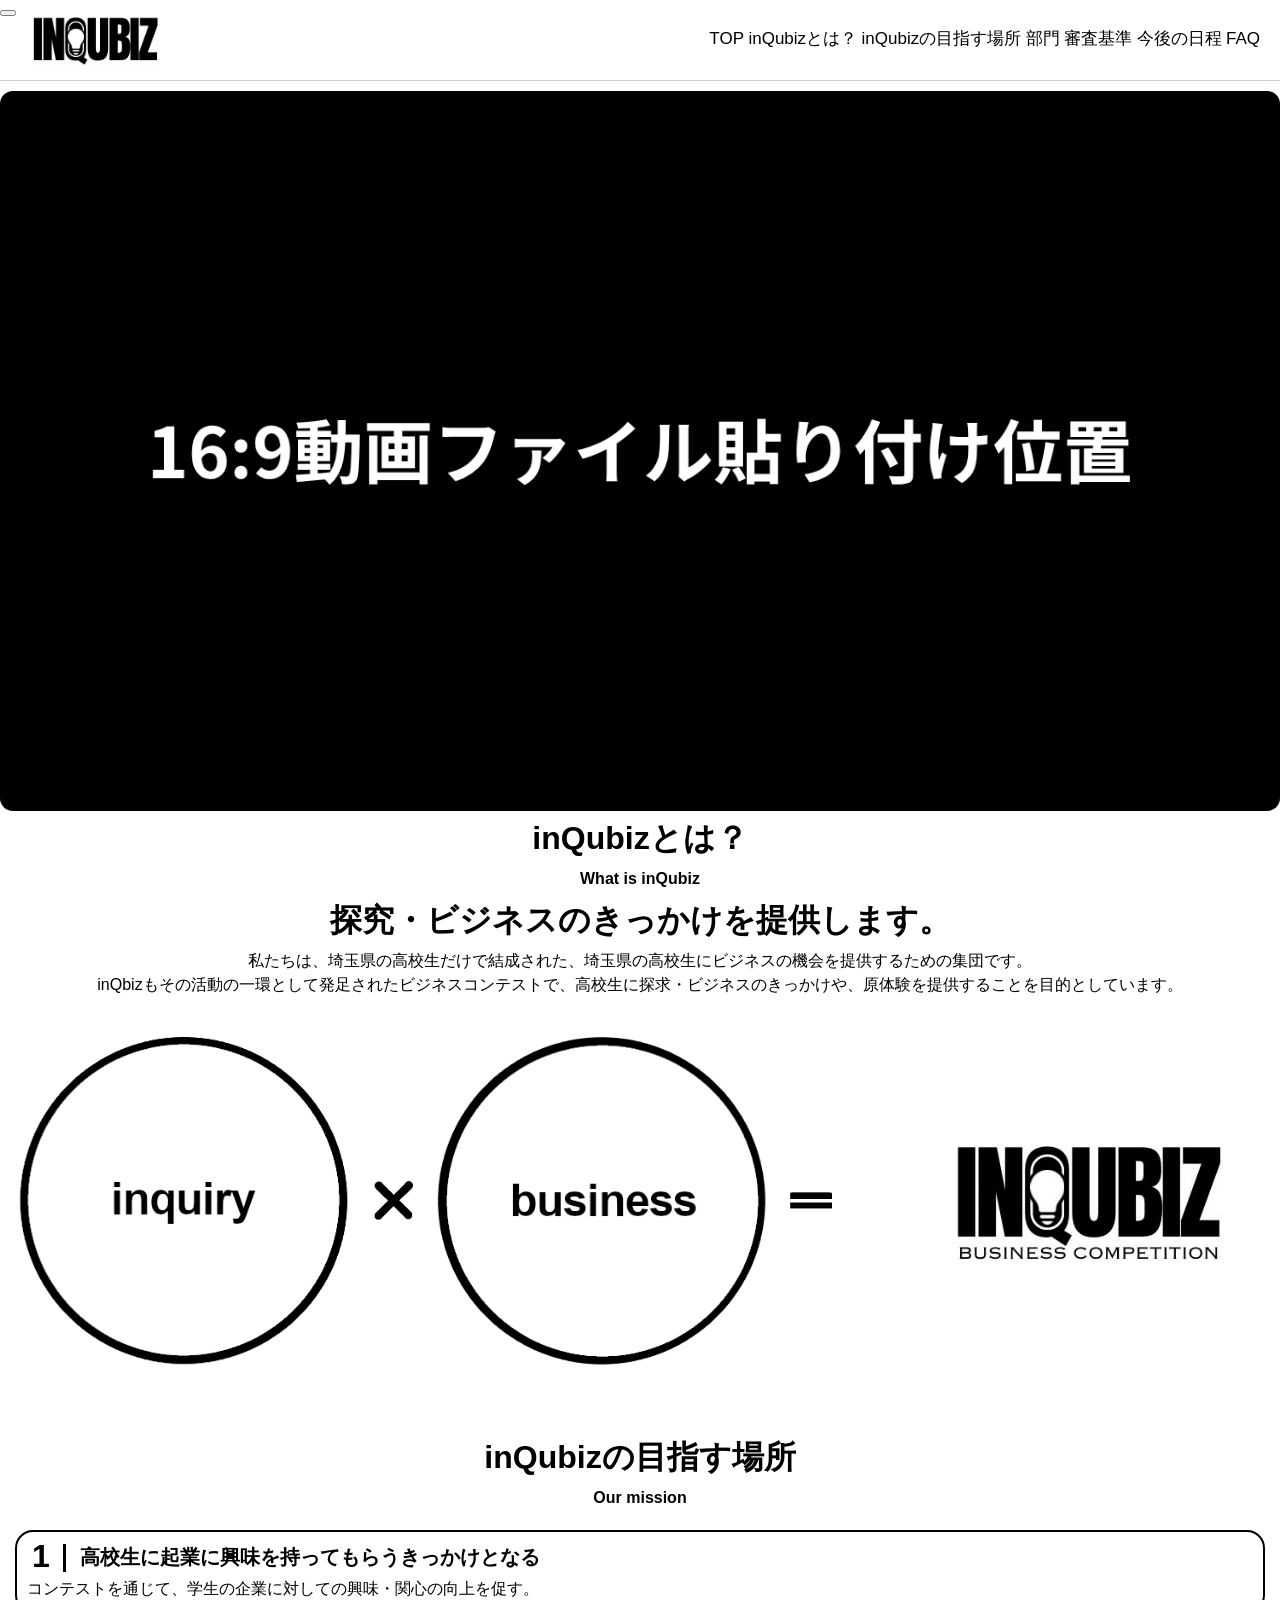
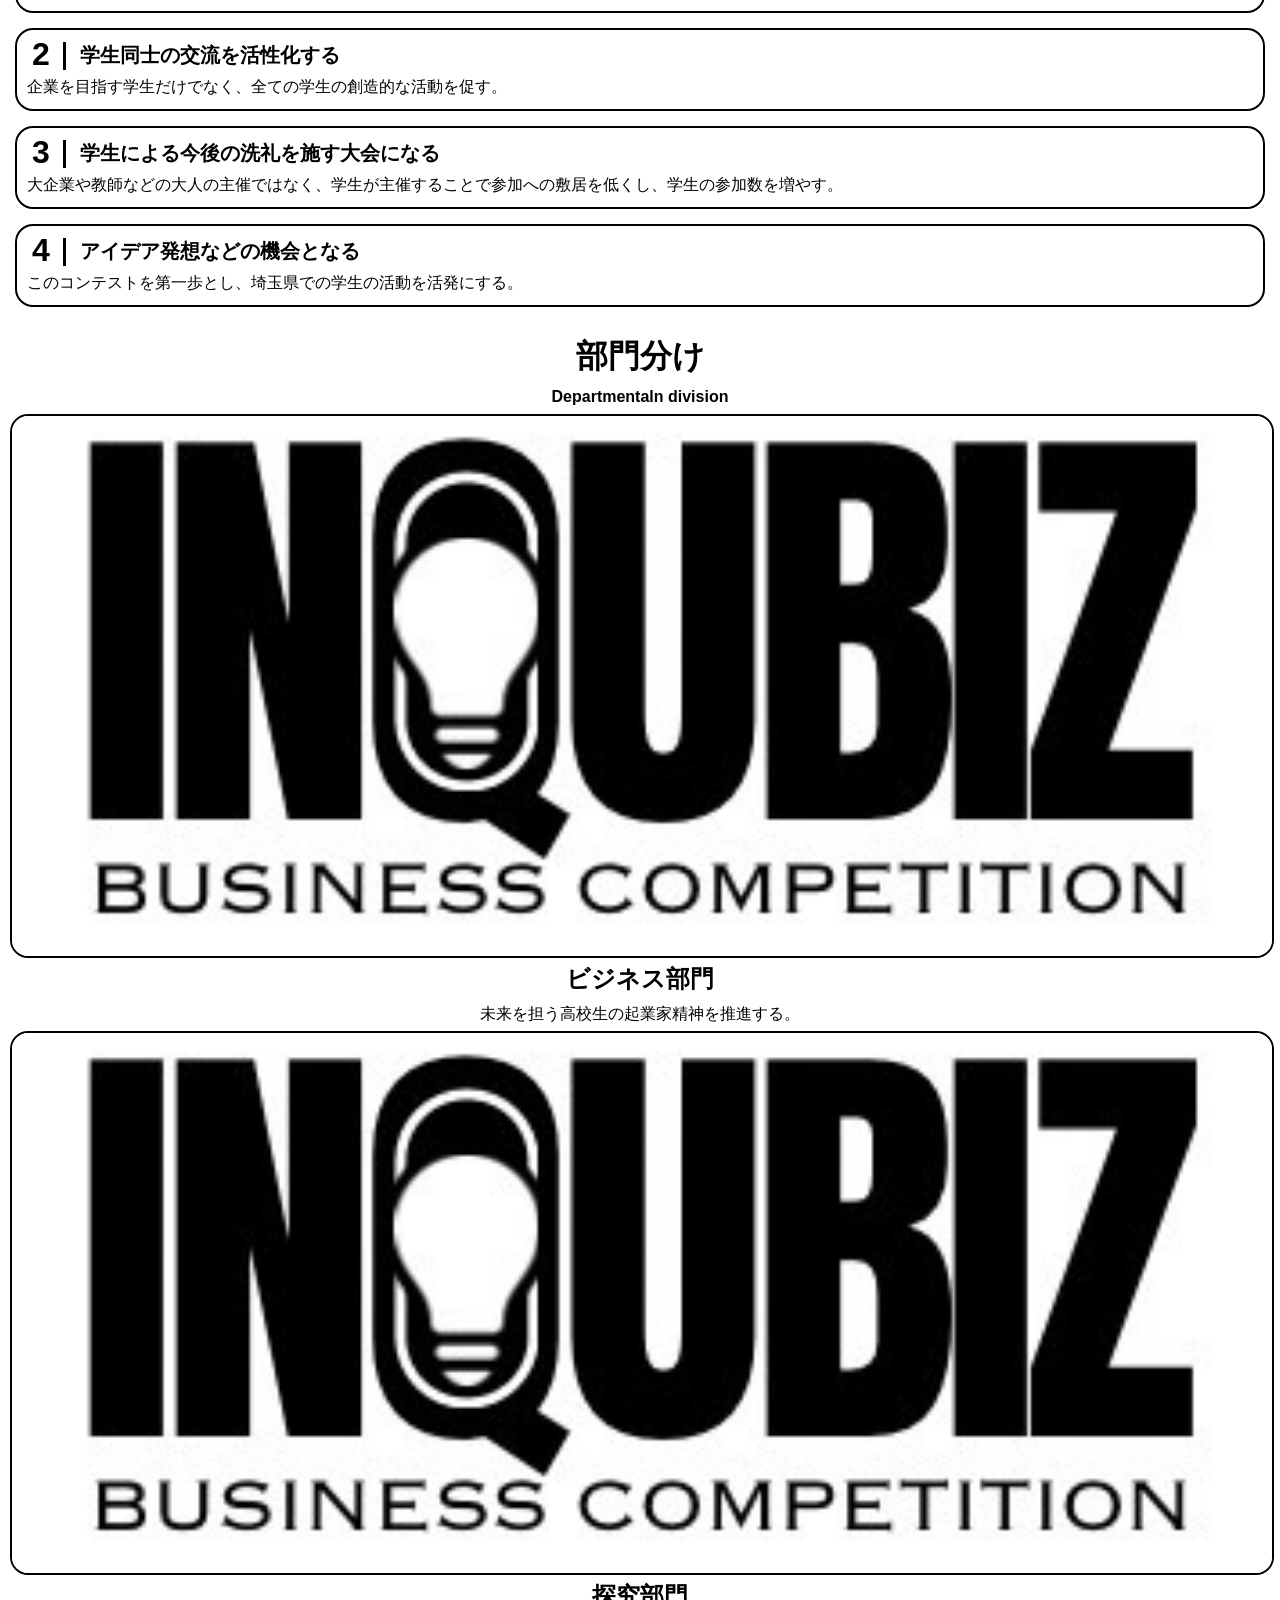
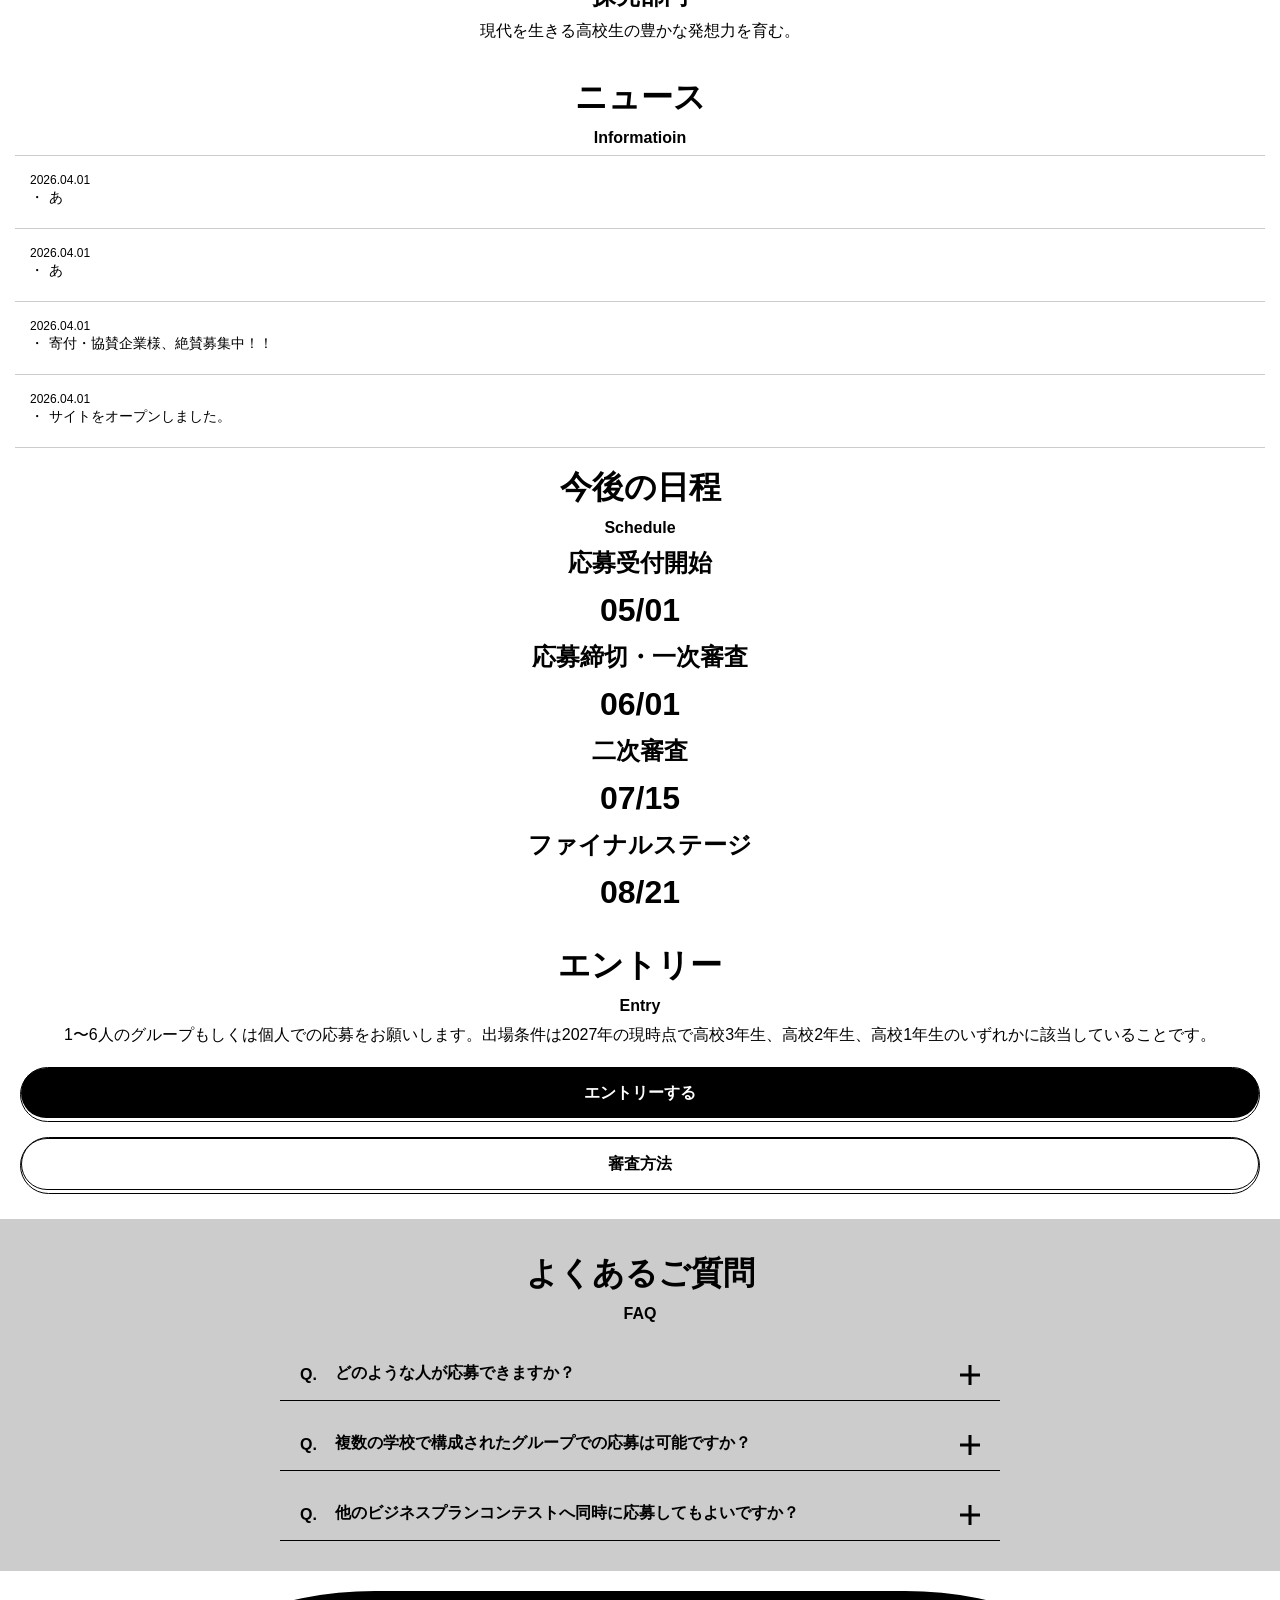
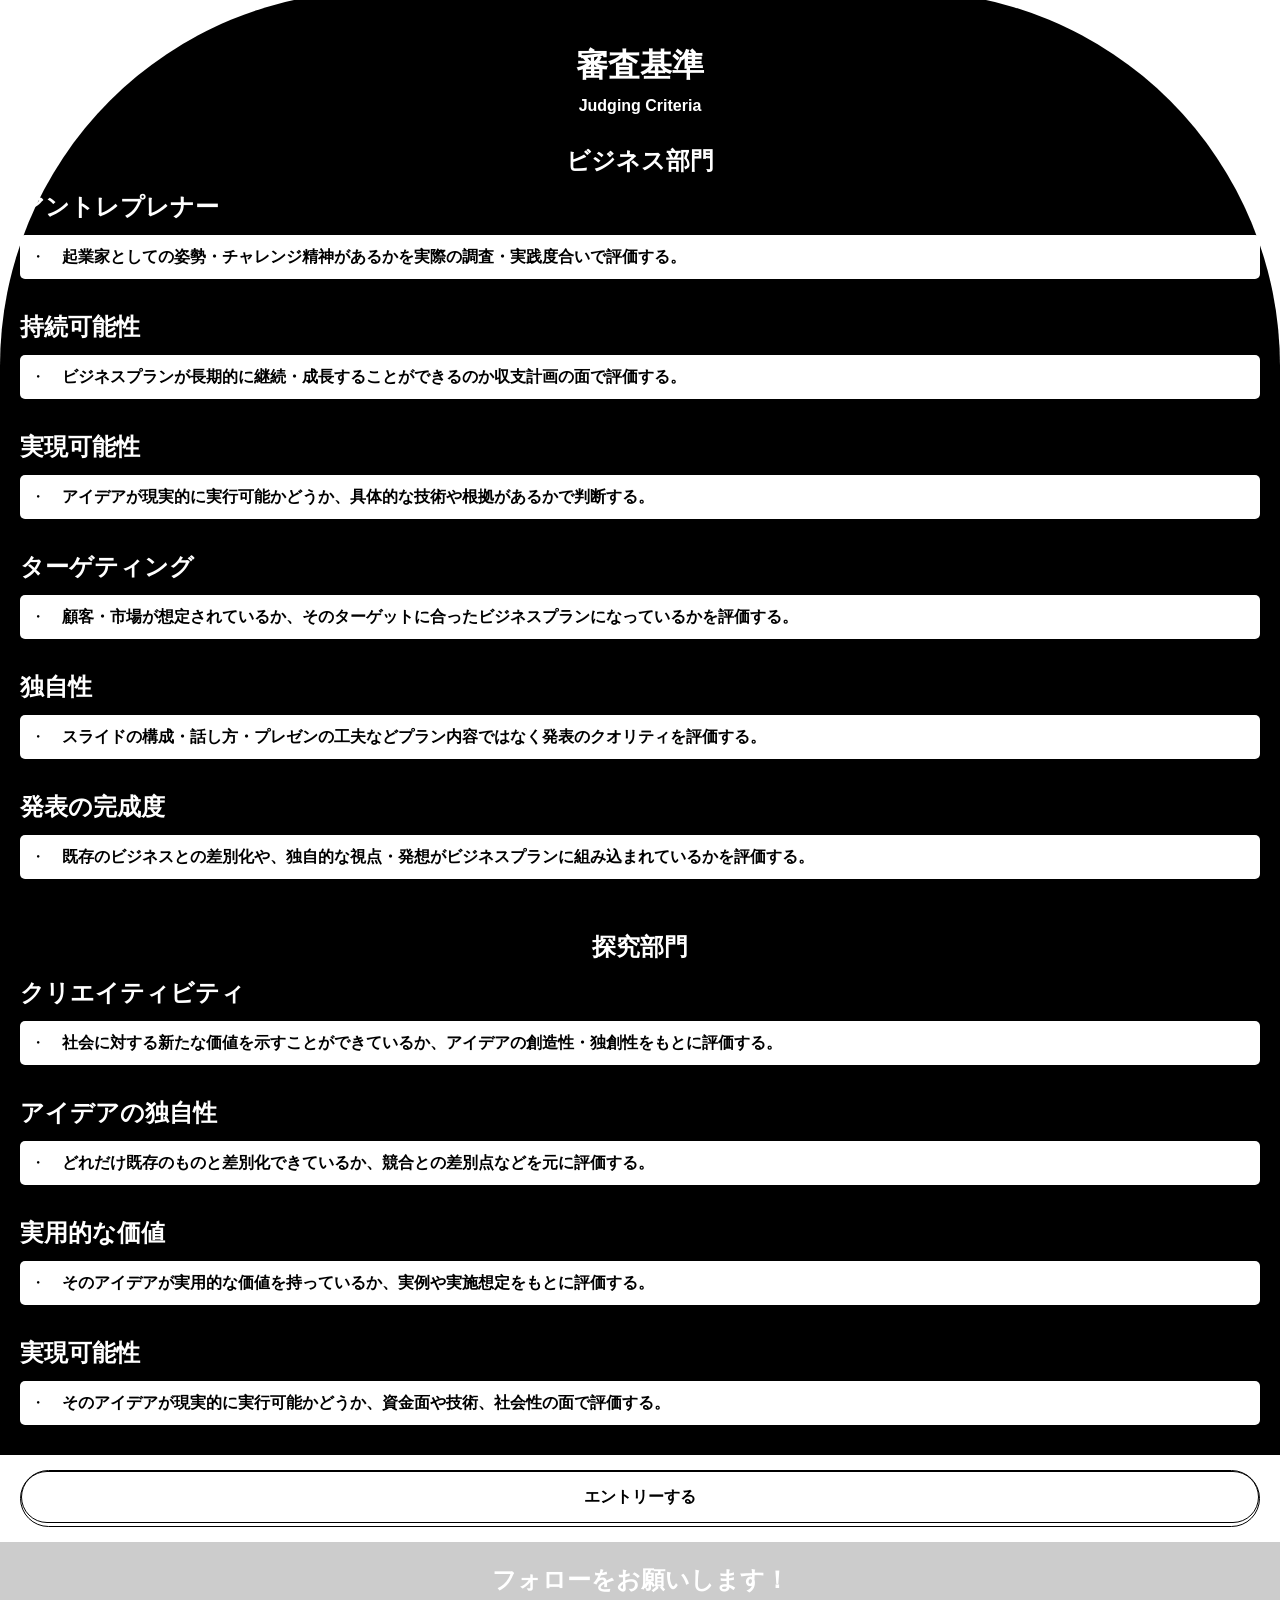
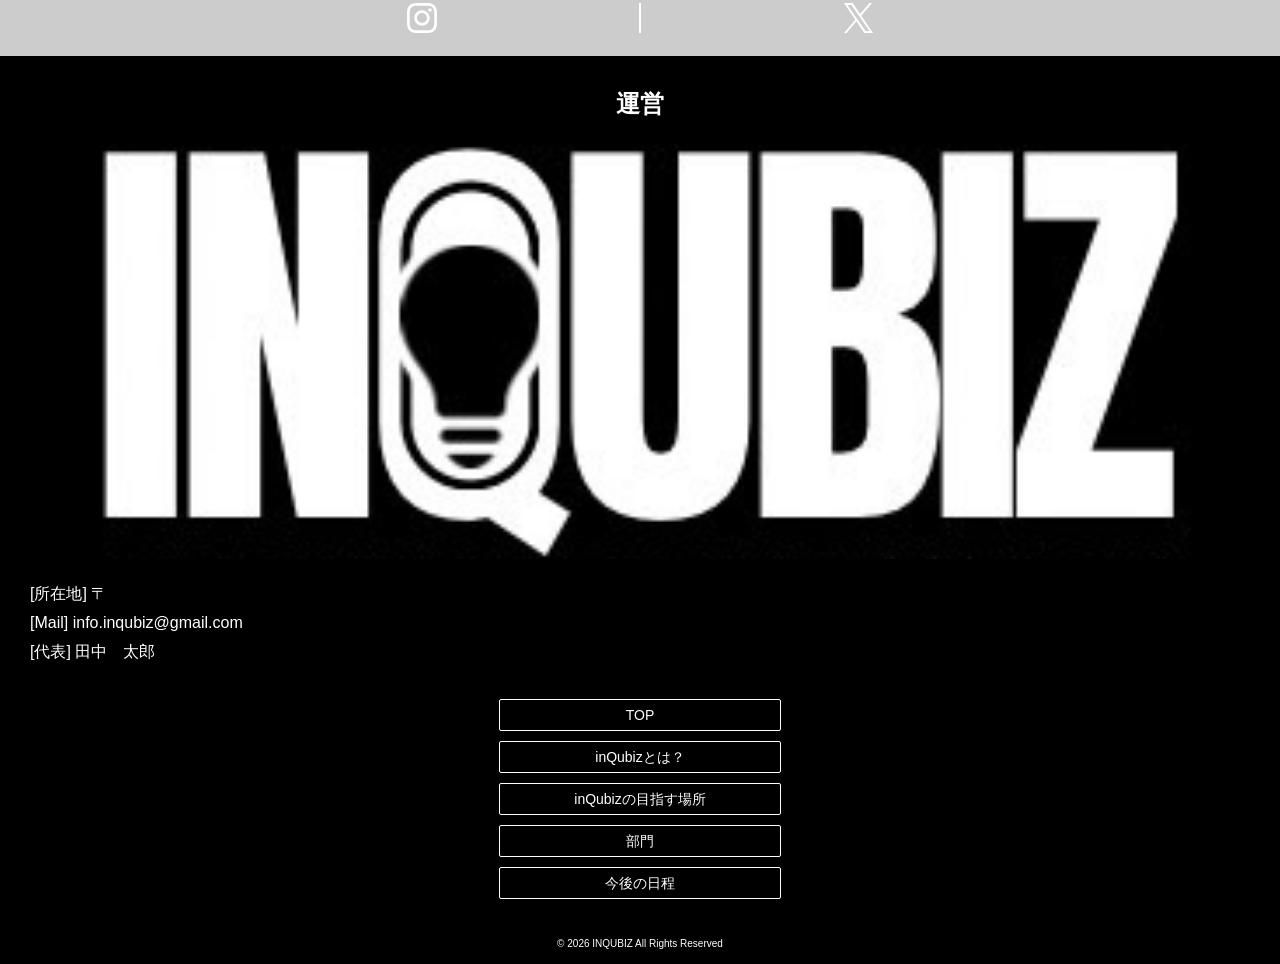
==== index.html @ 7b59b92d "Update index.html" ====
<!DOCTYPE html>
<html lang="ja">
  <head>
    <meta charset="UTF-8">
    <meta http-equiv="x-ua-compatible" content="IE=edge">
    <meta name="viewport" content="width=device-width, initial-scale=1.0">
    <title>INQUBIZビジネスコンテスト｜埼玉ユースイノベーション機構</title>
    <meta name="description" content="埼玉ユースイノベーション機構が運営するinQubizビジネスコンテスト公式サイトです。">
    <meta name="keywords" content="埼玉ユースイノベーション機構,inQubiz,ビジネスコンテスト,ビジコン,部門,探究,ビジネス,アイデア,アイディア,発想,交流,起業,きっかけ,原体験,高校生,学生,お申し込み,審査">
    <link rel="stylesheet" href="css/reset.css">
    <link rel="stylesheet" href="css/style.css">
  </head>
  <body>
    <header>
      <h1 class="logo"><a href="index.html"><img src="images/INQBIZlogo.png" alt="inQubizlogo"></a></h1>
      
      <button class="Menu_btn" type="button">
        <span class="line line1"></span>
        <span class="line line2"></span>
        <span class="line line3"></span>
      </button>

      <nav class="header_menu">
        <ul class="header_nav">
          <li><a href="#">TOP</a></li>
          <li><a href="#WhatisinQubiz">inQubizとは？</a></li>
          <li><a href="#Ourmission">inQubizの目指す場所</a></li>
          <li><a href="#Deoartment">部門</a></li>
          <li><a href="#JudgingCriteria">審査基準</a></li>
          <li><a href="#Schedule">今後の日程</a></li>
          <li><a href="#FAQ">FAQ</a></li>
        </ul>
        <ul class="header_nav_sns">
          <li class="sns-instagram"><a href="https://www.instagram.com/inqubiz" target="_blank"><img src="images/" alt="Instagram"></a></li>
          <li class="sns-x"><a href="https://x.com/InQubizofficial" target="_blank"><img src="images/" alt="X"></a></li>
        </ul>
      </nav>
    </header>

    <main>

      <div id="key_visual">
        <video autoplay muted loop poster="images/169動画ファイル貼り付け位置.png">
          <source src="videos/aiueo.mp4.MP4">
        </video>
      <!-- タイトル文字は白の太字で、動画自体は薄暗く！！　※CSSからフィルターをかけてあげれば動画編集者の負担減<=できれば実装したい -->
      </div><!-- /#key_visual -->

       <section id="WhatisinQubiz">
        <h1>inQubizとは？</h1>
        <p><b>What is inQubiz</b></p>
        <!-- <span class="section_border"></span> -->
        <h1>探究・ビジネスのきっかけを提供します。</h1>
        <p>私たちは、埼玉県の高校生だけで結成された、埼玉県の高校生にビジネスの機会を提供するための集団です。<br>inQbizもその活動の一環として発足されたビジネスコンテストで、高校生に探求・ビジネスのきっかけや、原体験を提供することを目的としています。</p></div>
        <img src="images/WhatisINQUBIZ.png" alt="inQubizとは">
      </section><!-- /#WhatisinQubiz -->
      
      <section id="Ourmission">
        <h1>inQubizの目指す場所</h1>
        <p><b>Our mission</b></p>
        <ul id="mission_list">
          <li class="mission_listmix">
            <h1>1</h1>
            <span class="mission_listnum_border"></span>
            <div class="mission_list_exp">
              <h3>高校生に起業に興味を持ってもらうきっかけとなる</h3>
              <p>コンテストを通じて、学生の企業に対しての興味・関心の向上を促す。</p>
            </div>
          </li>
          <li class="mission_listmix">
            <h1>2</h1>
            <span class="mission_listnum_border"></span>
            <div class="mission_list_exp">
              <h3>学生同士の交流を活性化する</h3>
            <p>企業を目指す学生だけでなく、全ての学生の創造的な活動を促す。</p>
            </div>
          </li>
          <li class="mission_listmix">
            <h1>3</h1>
            <span class="mission_listnum_border"></span>
            <div class="mission_list_exp">
              <h3>学生による今後の洗礼を施す大会になる</h3>
            <p>大企業や教師などの大人の主催ではなく、学生が主催することで参加への敷居を低くし、学生の参加数を増やす。</p>
            </div>
          </li>
          <li class="mission_listmix">
            <h1>4</h1>
            <span class="mission_listnum_border"></span>
            <div class="mission_list_exp">
              <h3>アイデア発想などの機会となる</h3>
            <p>このコンテストを第一歩とし、埼玉県での学生の活動を活発にする。</p>
            </div> 
          </li>
        </ul>
      </section><!-- /#Ourmission -->

      <section id="Department">
        <h1>部門分け</h1>
        <p><b>Departmentaln division</b></p>
        <ul>
          <li>
            <figure><img src="images/INQBIZcompetitionlogo.png" alt="ビジネス部門"></figure>
            <div class="Department_exp">
              <h2>ビジネス部門</h2>
              <p>未来を担う高校生の起業家精神を推進する。</p>
            </div>
          </li>
          <li>
            <figure><img src="images/INQBIZcompetitionlogo.png" alt="探究部門"></figure>
            <div class="Department_exp">
              <h2>探究部門</h2>
              <p>現代を生きる高校生の豊かな発想力を育む。</p>
            </div>
          </li>
        </ul>
      </section><!-- /#Department -->

      <section id="information">
        <h1>ニュース</h1>
        <p><b>Informatioin</b></p>
        <ul>
          <li>
            <time datetime="2026-04-01">2026.04.01</time>
            <p><a href="">あ</a></p>
          </li>
          <li>
            <time datetime="2026-04-01">2026.04.01</time>
            <p><a href="">あ</a></p>
          </li>
          <li>
            <time datetime="2026-04-01">2026.04.01</time>
            <p><a href="">寄付・協賛企業様、絶賛募集中！！</a></p>
          </li>
          <li>
            <time datetime="2026-04-01">2026.04.01</time>
            <p><a href="">サイトをオープンしました。</a></p>
          </li>
        </ul>
      </section><!-- /#information -->

      <section id="Schedule">
        <h1>今後の日程</h1>
        <p><b>Schedule</b></p>
        <!-- <img src="images/" alt="大会日程"> -->
        <ul>
          <li>
            <h2>応募受付開始</h2>
            <time datetime="2026-05-01"><h1>05/01</h1></time>
          </li>
          <li>
            <h2>応募締切・一次審査</h2>
            <time datetime="2026-06-01"><h1>06/01</h1></time>
          </li>
          <li>
            <h2>二次審査</h2>
            <time datetime="2026-07-15"><h1>07/15</h1></time>
          </li>
          <li>
            <h2>ファイナルステージ</h2>
            <time datetime="2026-08-21"><h1>08/21</h1></time>
          </li>
        </ul>
        <!-- 表示形式をテキストor画像にするかは要検討 -->
      </section><!-- /#Schedule -->
      
      <div id="Entry1">
        <h1>エントリー</h1>
        <p><b>Entry</b></p>
        <p>1〜6人のグループもしくは個人での応募をお願いします。出場条件は2027年の現時点で高校3年生、高校2年生、高校1年生のいずれかに該当していることです。</p>
        <div class="Entry_button">
          <a href="https://docs.google.com/forms/d/e/1FAIpQLSfK1k-BjVcP8KxkFSUjq8zdFpk4SPHOHYbqsTihoOIkntEdcw/viewform" target="_blank"><p><b>エントリーする</b></p></a>
        </div>
        <!--Google formなどの申し込みフォームリンク必須-->
        <div class="HowtoJudge_button">
          <a href=""><p><b>審査方法</b></p></a>
        </div>
      </div><!-- /.Entry -->
      
      <section id="FAQ">
        <h1>よくあるご質問</h1>
        <p><b>FAQ</b></p>

        <div class="FAQ_item">
          <div class="FAQ_Question_wrap">
            <p class="FAQ_Question_title">どのような人が応募できますか？</p>
            <span class="minus_icon"></span>
            <span class="plus_icon"></span>
          </div>
          <div class="FAQ_Answer_wrap">
            <p class="FAQ_Answer_text">応募には条件がございます。ご確認の上、ご応募ください。</p>
          </div>
        </div>

        <div class="FAQ_item">
          <div class="FAQ_Question_wrap">
            <p class="FAQ_Question_title">複数の学校で構成されたグループでの応募は可能ですか？</p>
            <span class="minus_icon"></span>
            <span class="plus_icon"></span>
          </div>
          <div class="FAQ_Answer_wrap">
            <p class="FAQ_Answer_text">応募可能です。</p>
          </div>
        </div>

        <div class="FAQ_item">
          <div class="FAQ_Question_wrap">
            <p class="FAQ_Question_title">他のビジネスプランコンテストへ同時に応募してもよいですか？</p>
            <span class="minus_icon"></span>
            <span class="plus_icon"></span>
          </div>
          <div class="FAQ_Answer_wrap">
            <p class="FAQ_Answer_text">同時に応募することは差し支えありません。</p>
          </div>
        </div>
      </section><!-- /#FAQ -->

      <section id="JudgingCriteria">
        <h1>審査基準</h1>
        <p><b>Judging Criteria</b></p>
        <section class="Business_dep">
          <h2>ビジネス部門</h2>
          <ul>
            <li>
              <h2>アントレプレナー</h2>
              <p><b>起業家としての姿勢・チャレンジ精神があるかを実際の調査・実践度合いで評価する。</b></p>
            </li>
            <li>
              <h2>持続可能性</h2>
              <p><b>ビジネスプランが長期的に継続・成長することができるのか収支計画の面で評価する。</b></p>
            </li>
            <li>
              <h2>実現可能性</h2>
              <p><b>アイデアが現実的に実行可能かどうか、具体的な技術や根拠があるかで判断する。</b></p>
            </li>
            <li>
              <h2>ターゲティング</h2>
              <p><b>顧客・市場が想定されているか、そのターゲットに合ったビジネスプランになっているかを評価する。</b></p>
            </li>
            <li>
              <h2>独自性</h2>
              <p><b>スライドの構成・話し方・プレゼンの工夫などプラン内容ではなく発表のクオリティを評価する。</b></p>
            </li>
            <li>
              <h2>発表の完成度</h2>
              <p><b>既存のビジネスとの差別化や、独自的な視点・発想がビジネスプランに組み込まれているかを評価する。</b></p>
            </li>
          </ul>
        </section>

        <section class="Inquiry_dep">
          <h2>探究部門</h2>
          <ul>
            <li>
              <h2>クリエイティビティ</h2>
              <p><b>社会に対する新たな価値を示すことができているか、アイデアの創造性・独創性をもとに評価する。</b></p>
            </li>
            <li>
              <h2>アイデアの独自性</h2>
              <p><b>どれだけ既存のものと差別化できているか、競合との差別点などを元に評価する。</b></p>
            </li>
            <li>
              <h2>実用的な価値</h2>
              <p><b>そのアイデアが実用的な価値を持っているか、実例や実施想定をもとに評価する。</b></p>
            </li>
            <li>
              <h2>実現可能性</h2>
              <p><b>そのアイデアが現実的に実行可能かどうか、資金面や技術、社会性の面で評価する。</b></p>
            </li>
          </ul>
        </section>
      </section><!-- /#JudgingCriteria -->

      <div id="Entry2">
        <div class="Entry2_button">
          <a href="https://docs.google.com/forms/d/e/1FAIpQLSfK1k-BjVcP8KxkFSUjq8zdFpk4SPHOHYbqsTihoOIkntEdcw/viewform" target="_blank"><p><b>エントリーする</b></p></a>
          <!--Google formなどの申し込みフォームリンク必須-->
        </div>
      </div><!-- /.Entry -->

      <section id="sns_links">
        <h2>フォローをお願いします！</h2>
        <nav>
            <a href="https://www.instagram.com/inqubiz"><img src="images/InstagramLogo-White.svg" alt="Instagram"></a>
            <span class="sns_linksborder"></span>
            <a href="https://x.com/InQubizofficial"><img src="images/XLogo-White.svg" alt="X"></a>
        </nav>
      </section>

      <section id="Management">
        <h2>運営</h2>
        <img src="images/INQBIZlogo2.png" alt="運営">
        <ul>
          <li><p>[所在地] 〒</p></li>
          <li><p>[Mail] info.inqubiz@gmail.com</p></li>
          <li><p>[代表] 田中　太郎</p></li>
        </ul>
      </section>
    </main>

    <footer>
      <ul>
        <li><a href="#">TOP</a></li>
        <li><a href="#WhatisinQubiz">inQubizとは？</a></li>
        <li><a href="#Ourmission">inQubizの目指す場所</a></li>
        <li><a href="#Department">部門</a></li>
        <li><a href="#Schedule">今後の日程</a></li>
      </ul>
      <p class="copyright"><small>&copy; 2026 INQUBIZ All Rights Reserved</small></p>
    </footer>
    <script src="js/script.js"></script>
    <script src="js/jquery/jquery-4.0.0.min.js"></script>
  </body>
</html>
---- css/style.css ----
@charset "UTF-8";

html {
  scroll-behavior: smooth;
}

body {
  font-family: "Zen Kaku Gothic Antique", sans-serif;
}

h1 {
  font-size: 32px;
}

h2 {
  font-size: 24px;
}

h3 {
  font-size: 20px;
}

p {
  font-size: 16px;
}

a {
  text-decoration: none;
  color: #000;
}

ul li {
  list-style: none;
}

h1,h2,h3,p {
  text-align: center;
  line-height: 1.5;
  padding-bottom: 5px;
}

header {
  position: relative;
  height: 60px;
  border-bottom: solid 1px #cccccc;
}

.logo {
  display: inline-block;
}

.logo img {
  height: 100%;
}

header .logo {
  position: absolute;
  top: 10px;
  left: 10px;
  height: 40px;
}



header nav {
  display: none;
}


main {
  width: 100%;
}

#key_visual {
  width: 100%;
  margin-top: 10px;
}

#key_visual video {
  width: 100%;
  border-radius: 13px;
}

/* .section_border {
  position: absolute;
  width: 40px;
  height: 4px;
  background: #000;
} */

#WhatisinQubiz {
  position: relative;
  width: 100%;
  padding-bottom: 10px;
}

#WhatisinQubiz p {
  padding-left: 10px;
  padding-right: 10px;
}

#WhatisinQubiz img {
  width: 100%;
}

#Ourmission {
  padding-bottom: 10px;
}


#Ourmission ul li {
  border: 2px solid #000;
  border-radius: 18px;
  margin: 15px;
}

#Ourmission ul li + li {
  margin-top: 15px;
}

.mission_listmix {
  position: relative;
}

.mission_listmix h1 {
  position: absolute;
  padding-left: 15px;
}

.mission_listnum_border {
  position: absolute;
  top: 12px;
  left: 46px;
  height: 28px;
  width: 3px;
  background: #000;
}

.mission_list_exp h3 {
  padding-top: 10px;
  padding-left: 63px;
  text-align: left;
}

.mission_list_exp p {
  padding: 0 10px 10px 10px;
  text-align: left;
}

#Department {
  padding-bottom: 10px;
  text-align: center;
}

#Department ul li {
  list-style: none;
  padding-left: 10px;
  padding-right: 10px;
}

#Department ul li img {
  width: 100%;
  border: solid 2px #000;
  border-radius: 18px;
}

#information {
  padding: 15px;
}

#information ul li {
  padding: 15px;
  border-bottom: solid 1px #cccccc;
  
}

#information ul li:first-child {
  border-top: solid 1px #cccccc;
}

#information ul li time {
  display: inline-block;
  font-size: 12px;
}

#information ul li p {
  font-size: 14px;
  text-align: left;
}

#information ul li a {
  display: block;
}

#information ul li a::before {
  content: "・";
  padding-right: 5px;
}

#Entry1 {
  padding: 20px 20px 10px 20px;
}

.Entry_button {
  margin-top: 15px;
  padding-bottom: 3px;
  border: 1px solid #000;
  border-radius: 43px;
}

.Entry_button p {
  color: #fff;
  background-color: #000;
  border-radius: 43px;
  padding-top: 13px;
  padding-bottom: 13px;
}

.HowtoJudge_button {
  margin-top: 15px;
  padding-bottom: 3px;
  border: 1px solid #000;
  border-radius: 43px;
}

.HowtoJudge_button p {
  background-color: #fff;
  border: 1px solid #000;
  border-radius: 43px;
  padding-top: 13px;
  padding-bottom: 13px;
}

#FAQ {
  margin-top: 15px;
  background-color: #cccccc;
  padding: 30px 15px 30px 15px;
}

.FAQ_item {
  margin-top: 20px;
  max-width: 720px;
  margin-left: auto;
  margin-right: auto;
  border-bottom: 1px solid #000; 
}

.FAQ_Question_wrap {
  position: relative;
  padding: 10px 5px 10px 55px;
  cursor: pointer;
}

.minus_icon {
  position: absolute;
  content: "";
  width: 20px;
  height: 3px;
  background: #000;
  right: 20px;
  top: 50%;
  transform: translateY(-50%);
}

.plus_icon {
  position: absolute;
  content: "";
  width: 20px;
  height: 3px;
  background: #000;
  right: 20px;
  top: 50%;
  transform: translateY(-50%) rotate(90deg);
  transition: ease all 0.5s;
}

.plus_icon.active {
  transform: translateY(-50%);
}

.FAQ_Question_title {
  text-align: left;
  padding-right: 45px;
  font-weight: bold;
  position: relative;
}

.FAQ_Question_title::before {
  position: absolute;
  content: "Q.";
  top: 50%;
  left: -35px;
  transform: translateY(-50%);
}

.FAQ_Answer_wrap {
  padding: 10px 5px 10px 55px;
  transition: ease all 0.5s;
  height: 0;
  overflow: hidden;
  padding-top: 0;
  padding-bottom: 0;
}

.FAQ_Answer_wrap.active {
  height: auto;
  padding: 10px 5px 10px 55px;
}

.FAQ_Answer_wrap {
  opacity: 0;
  padding: 10px 5px 10px 55px;
  padding-top: 0;
  padding-bottom: 0;
  overflow: hidden;
  transition: ease all 0.7s;
}

.FAQ_Answer_wrap.active {
  opacity: 1;
  padding: 10px 5px 10px 55px;
}

.FAQ_Answer_text {
  text-align: left;
  position: relative;
  font-weight: bold;
}

.FAQ_Answer_text::before {
  position: absolute;
  content: "A.";
  top: 50%;
  left: -35px;
  transform: translateY(-50%);
}

#JudgingCriteria {
  margin-top: 20px;
  padding-top: 50px;
  background-color: #000;
  color: #fff;
  border-radius: 375px;
}

#JudgingCriteria ul {
  padding-left: 20px;
  padding-right: 20px;
}

#JudgingCriteria ul li {
  padding-bottom: 30px;
}

#JudgingCriteria ul li h2 {
  text-align: left;
}

#JudgingCriteria ul li p {
  color: #000;
  text-align: left;
  padding: 10px;
  background-color: #fff;
  border-radius: 5px;
}

#JudgingCriteria ul li p::before {
  content: "・";
  padding-right: 16px;
}

.Business_dep {
  margin-top: 20px;
}

.Business_dep h2 {
  padding-bottom: 10px;
}

.Inquiry_dep {
  margin-top: 20px;
  background-color: #000;
}

.Inquiry_dep h2 {
  padding-bottom: 10px;
}

#Entry2 {
  margin: 15px 20px 15px 20px;
  padding-bottom: 3px;
  border: 1px solid #000;
  border-radius: 43px;
}

.Entry2_button p {
  border: 1px solid #000;
  border-radius: 43px;
  background-color: #fff;
  padding-top: 13px;
  padding-bottom: 13px;
}

#sns_links {
  padding-top: 20px;
  padding-bottom: 20px;
  text-align: center;
  color: #fff;
  background-color: #cccccc;
}

#sns_links nav {
  display: flex;
  justify-content: space-evenly;
}

.sns_linksborder {
  position: absolute;
  height: 30px;
  width: 2px;
  background: #fff;
}

#sns_links img {
  height: 30px;
}

#Management {
  padding: 0 30px;
  padding-top: 30px;
  color: #fff;
  background-color: #000;
}

#Management img {
  width: 100%;
  padding-bottom: 20px;
}

#Management p {
  text-align: left;
}

footer {
  width: 100%;
  text-align: center;
  background-color: #000;
}

footer ul {
  padding: 30px 0;
}

footer ul li {
  width: 280px;
  height: 30px;
  border: 1px solid #fff;
  border-radius: 2px;
  margin: 0 auto;
  font-size: 14px;
  line-height: 30px;
}

footer ul li + li {
  margin-top: 10px;
}

footer ul li a {
  display: block;
  color: #fff;
}

footer p small {
  color: #fff;
  height: 30px;
  font-size: 10px;
  line-height: 30px;
}

@media screen and (min-width: 768px) {
  
  header {
    height: 80px;
  }

  header .logo {
    top: 15px;
    left: 25px;
    height: 50px;
  }

  header nav {
    display: block;
    position: absolute;
    top: 21px;
    right: 0;
  }

  header nav ul {
    padding-right: 20px;
  }

  header nav ul li {
    display: inline-block;
    font-size: 17px;
    line-height: 35px;
  }

  .header_nav_sns {
    display: none;
  }

}
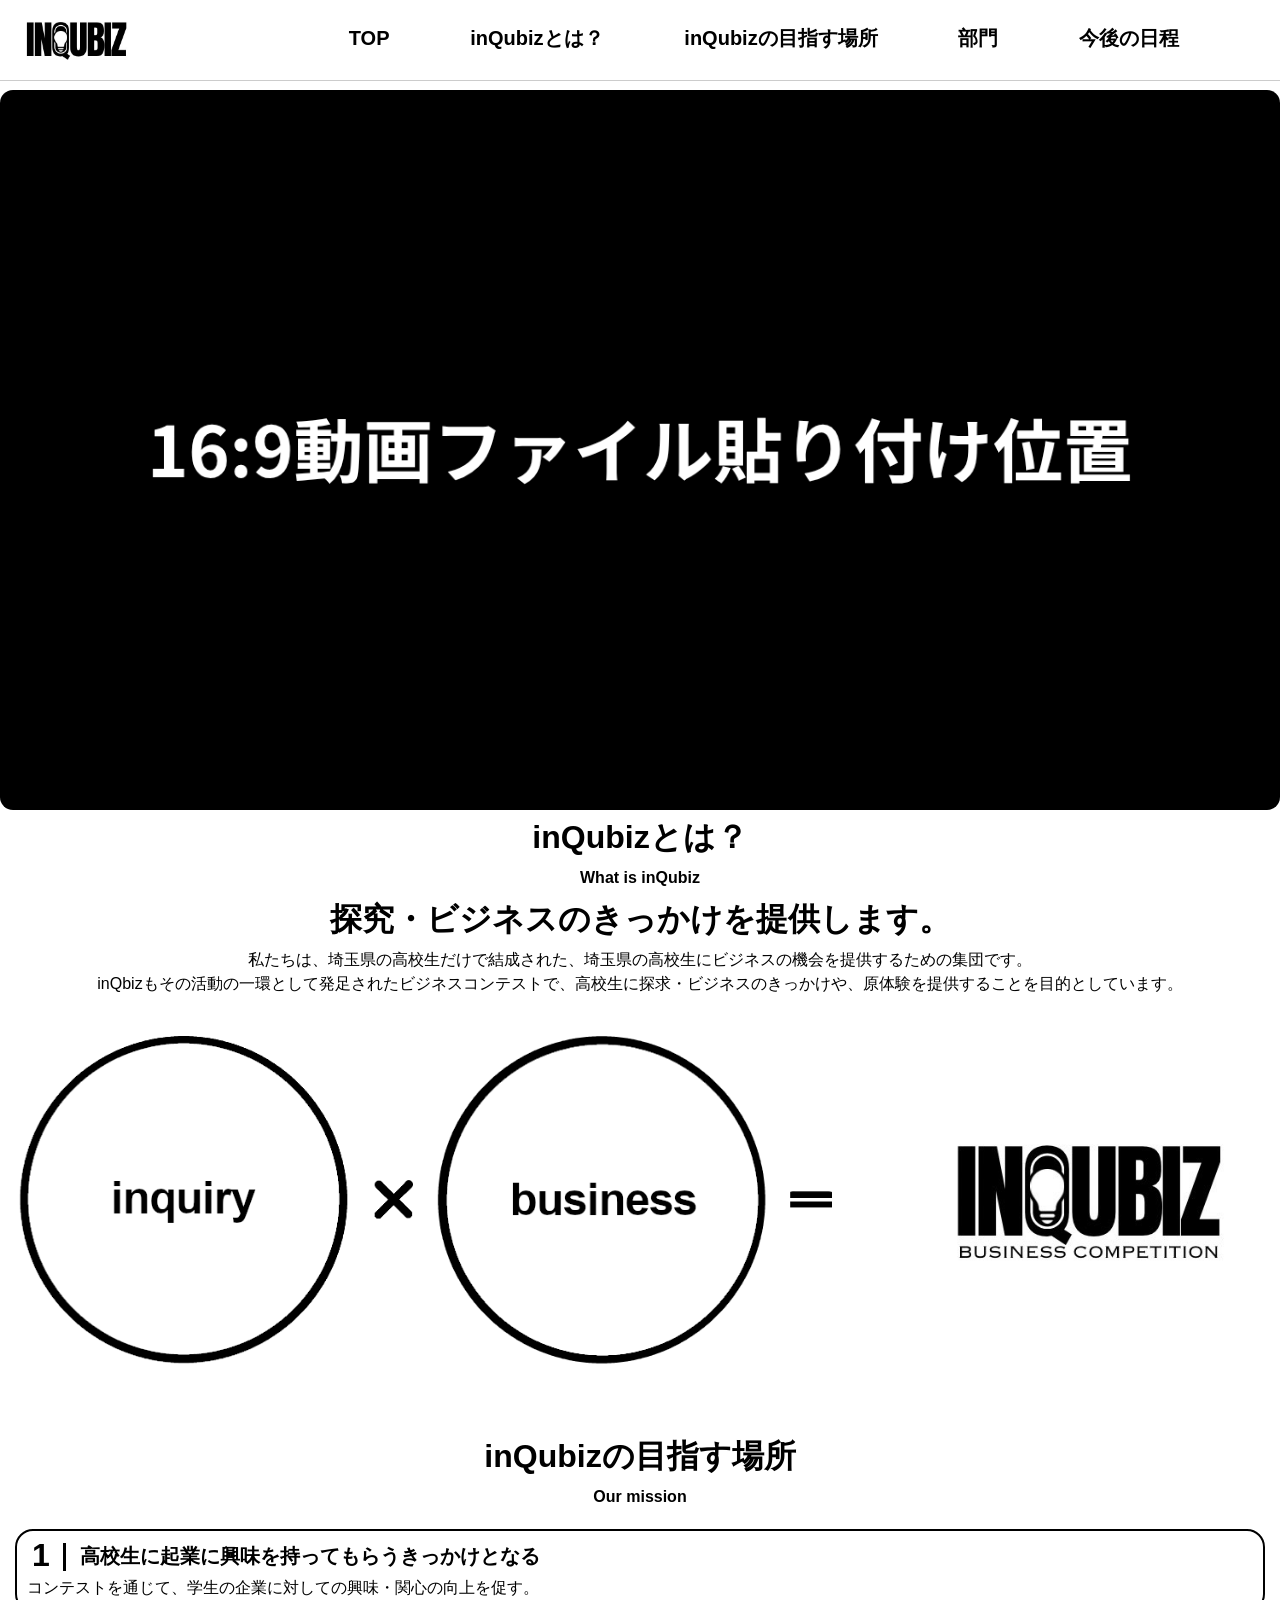
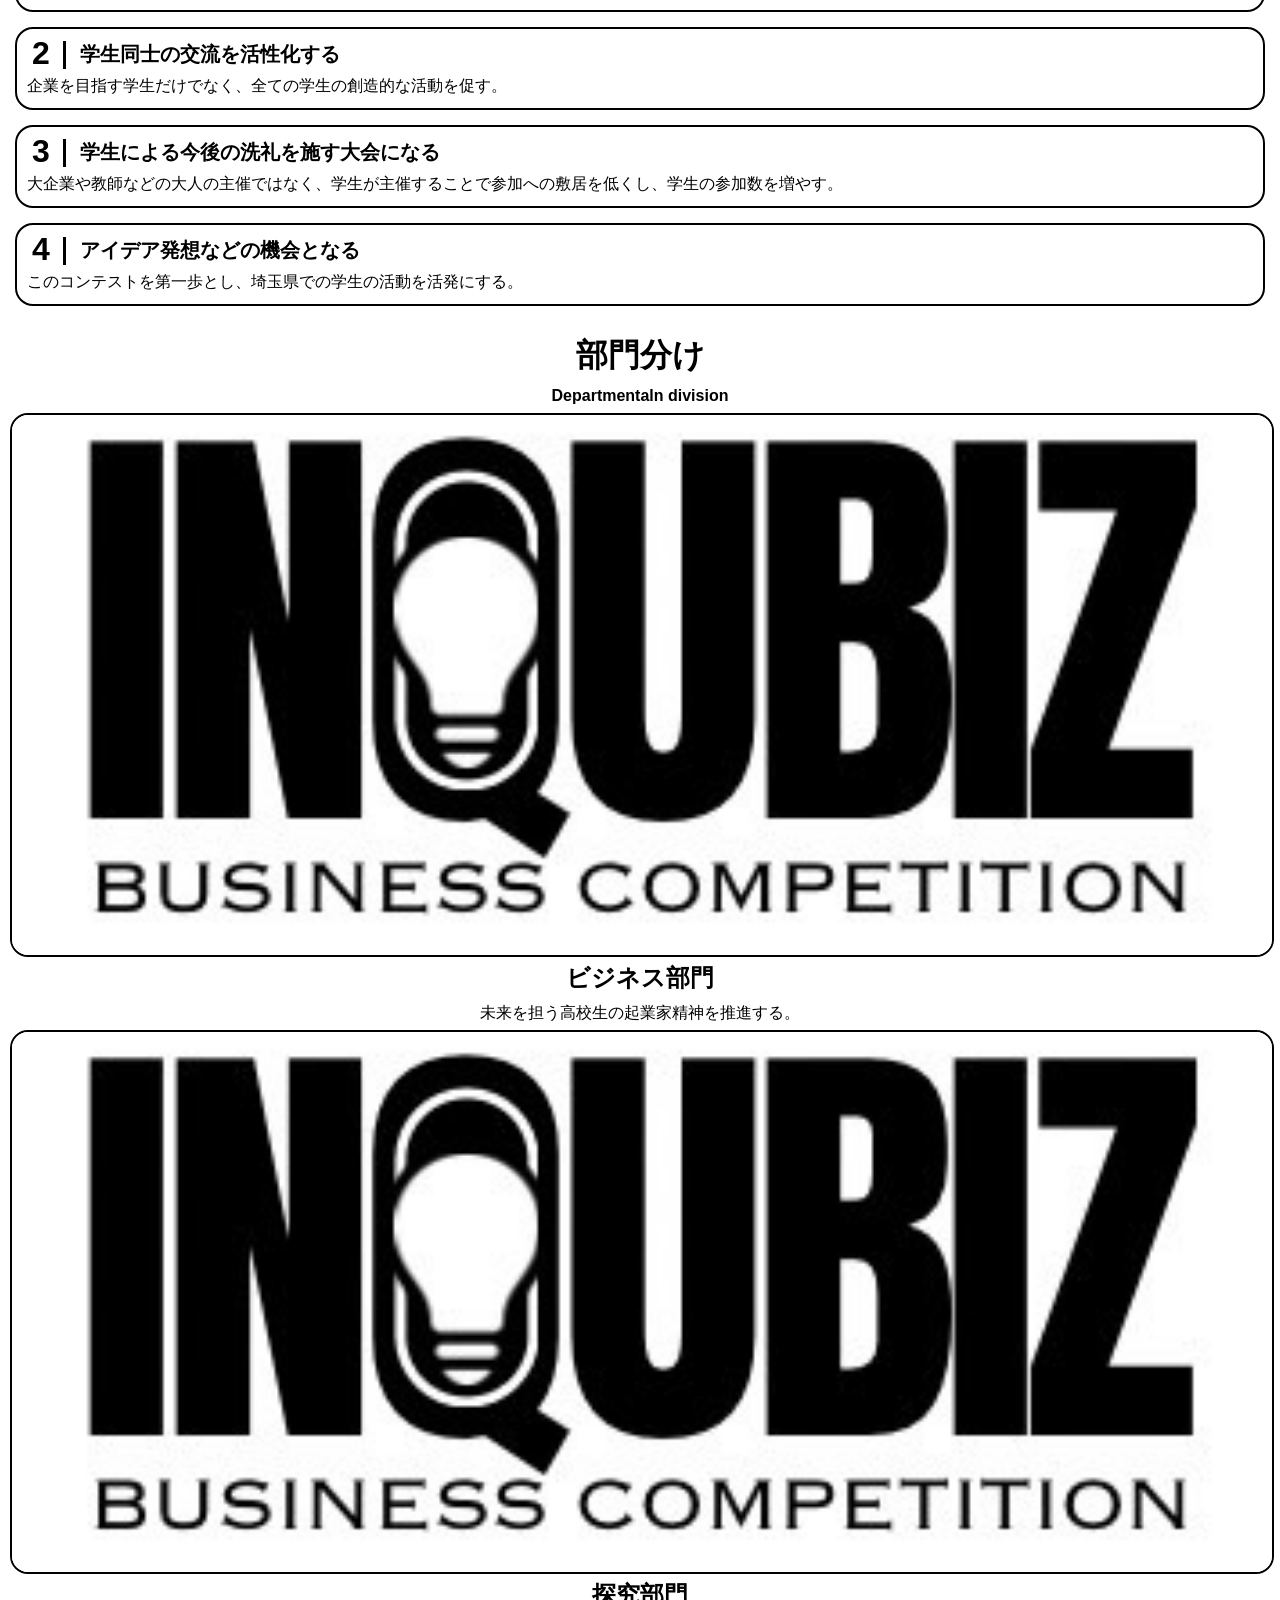
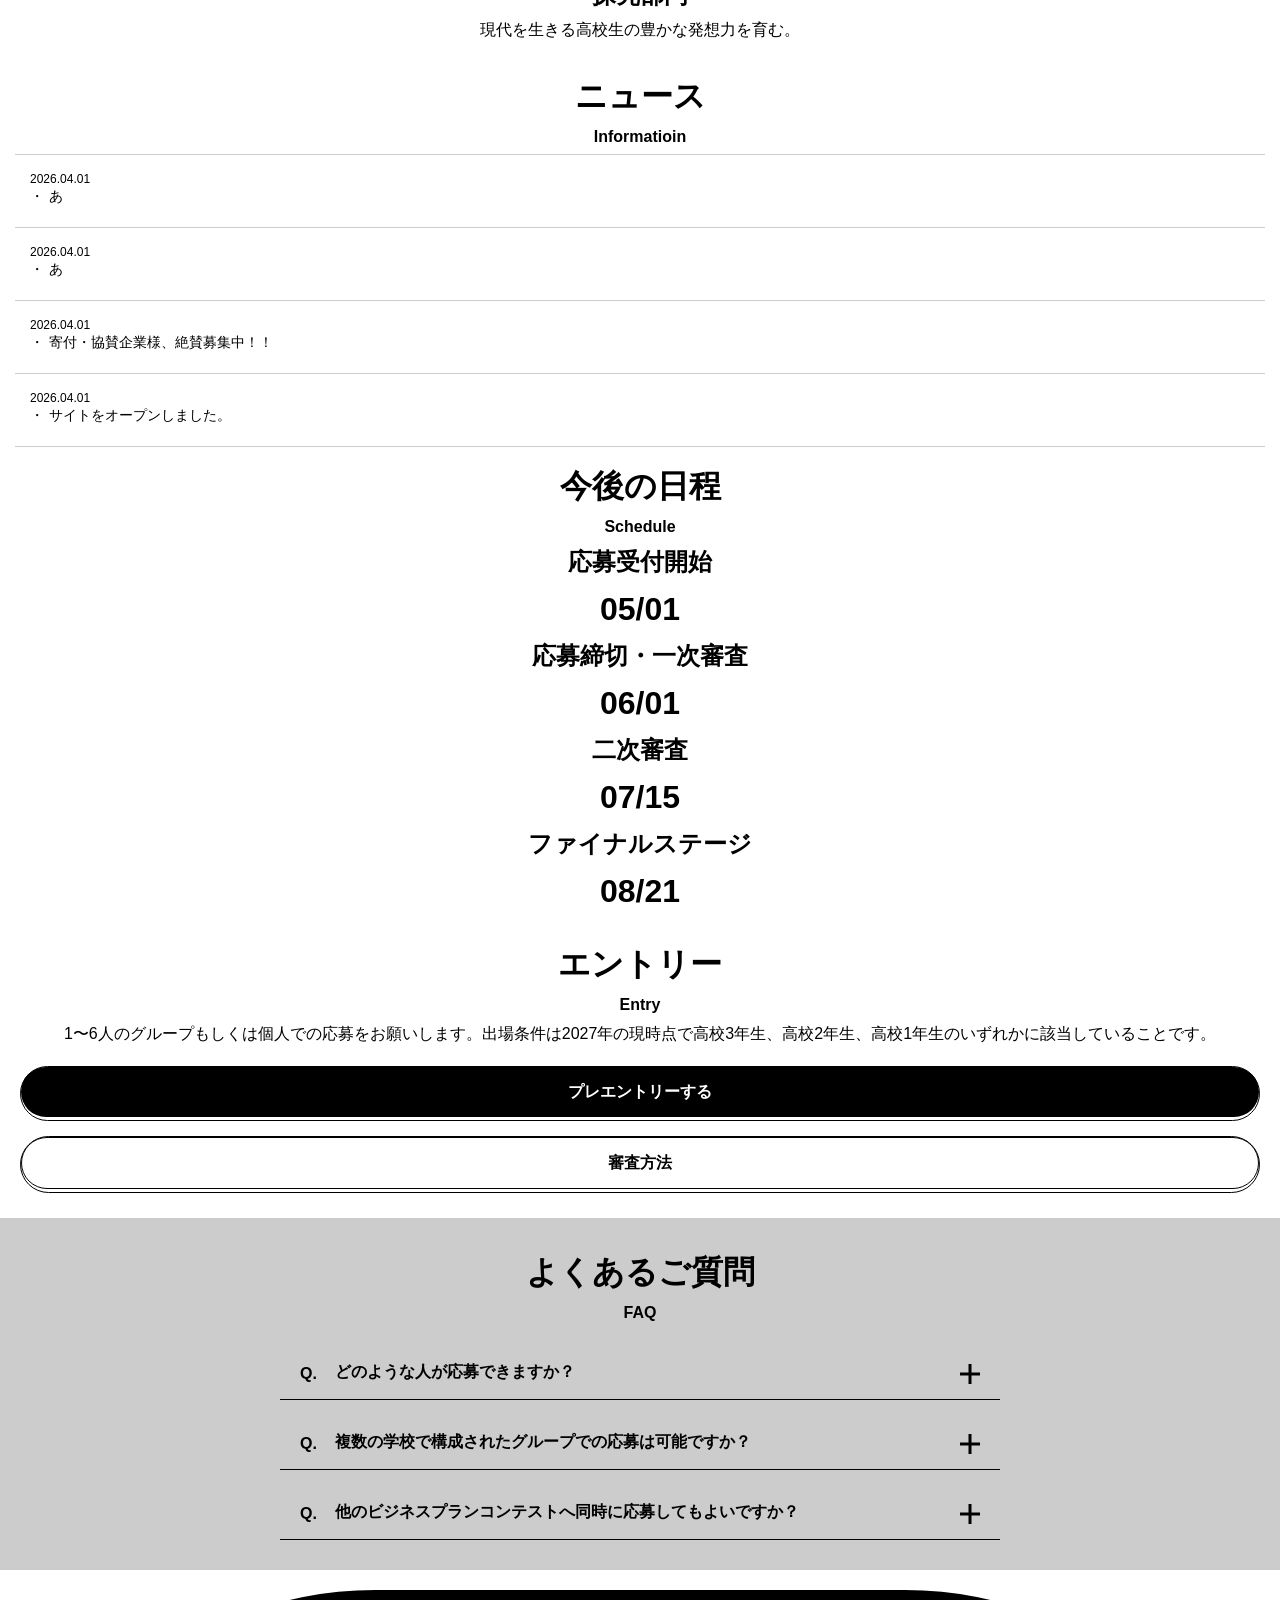
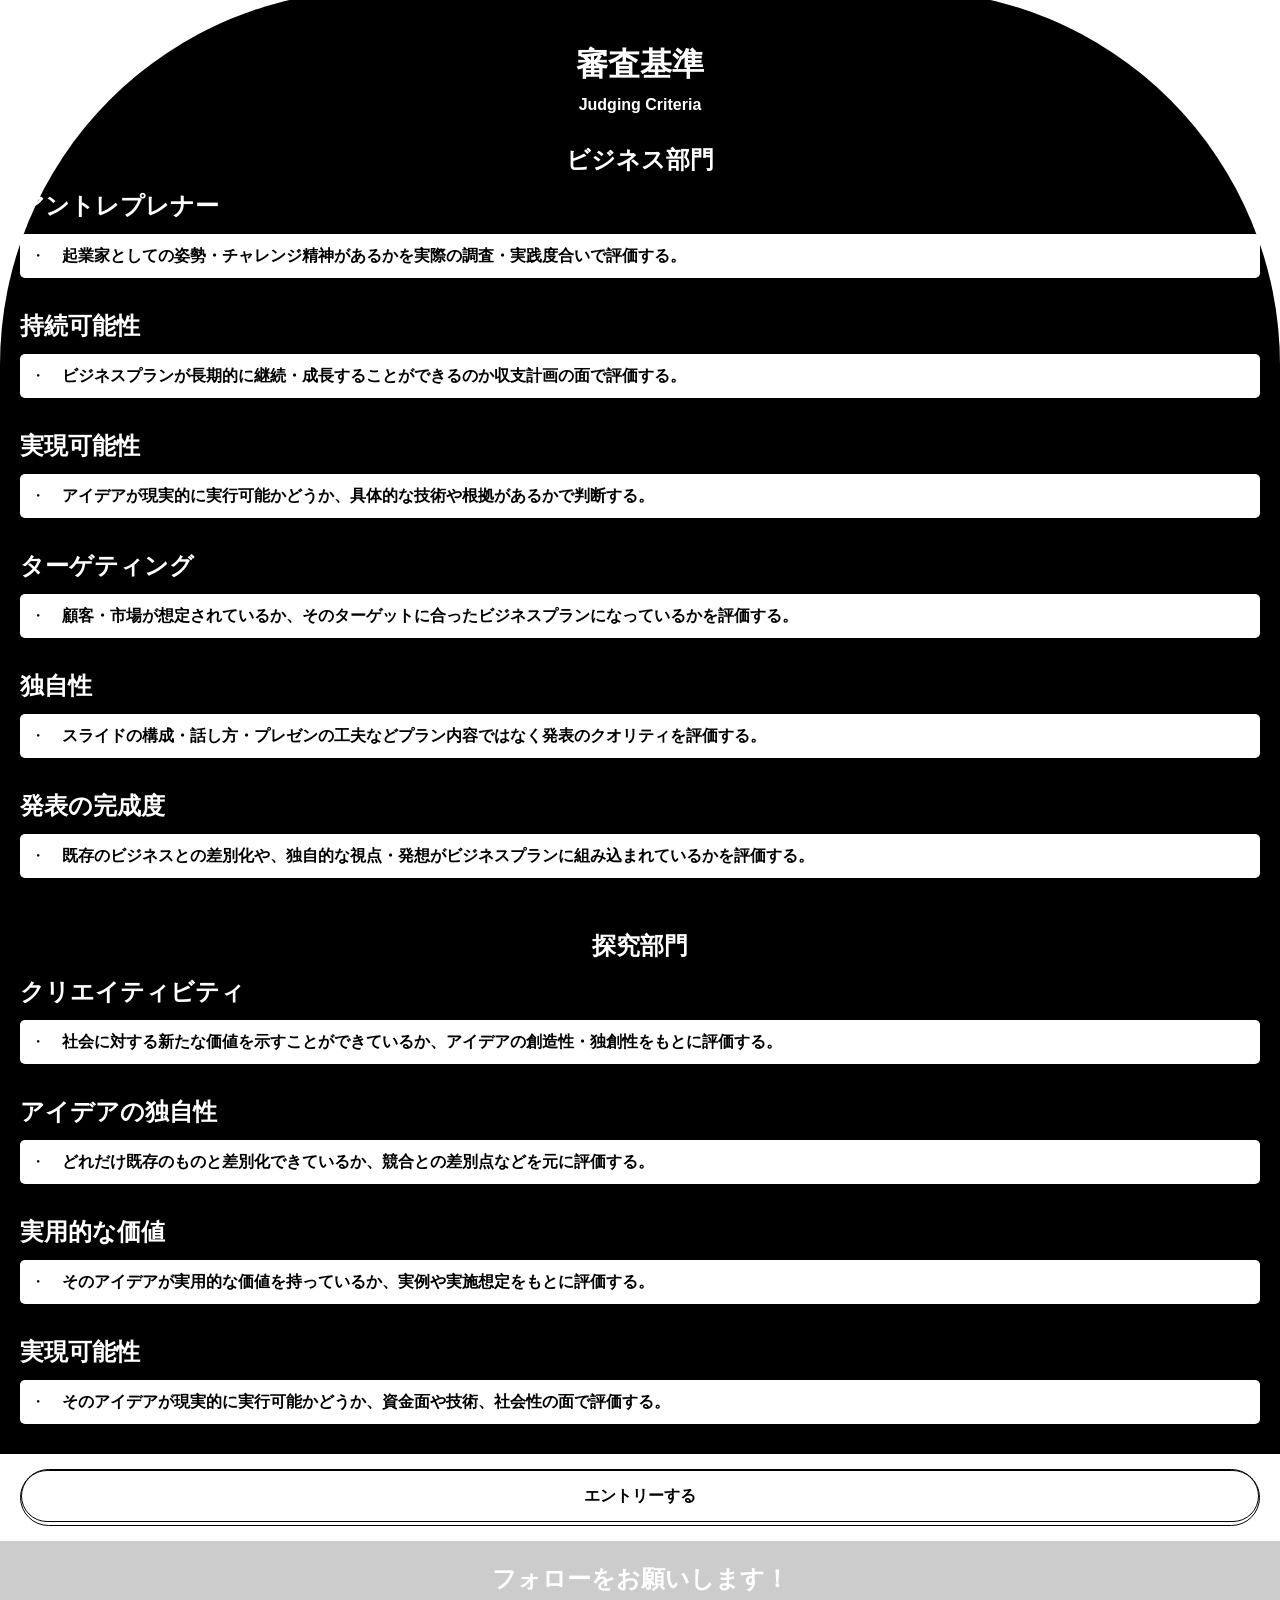
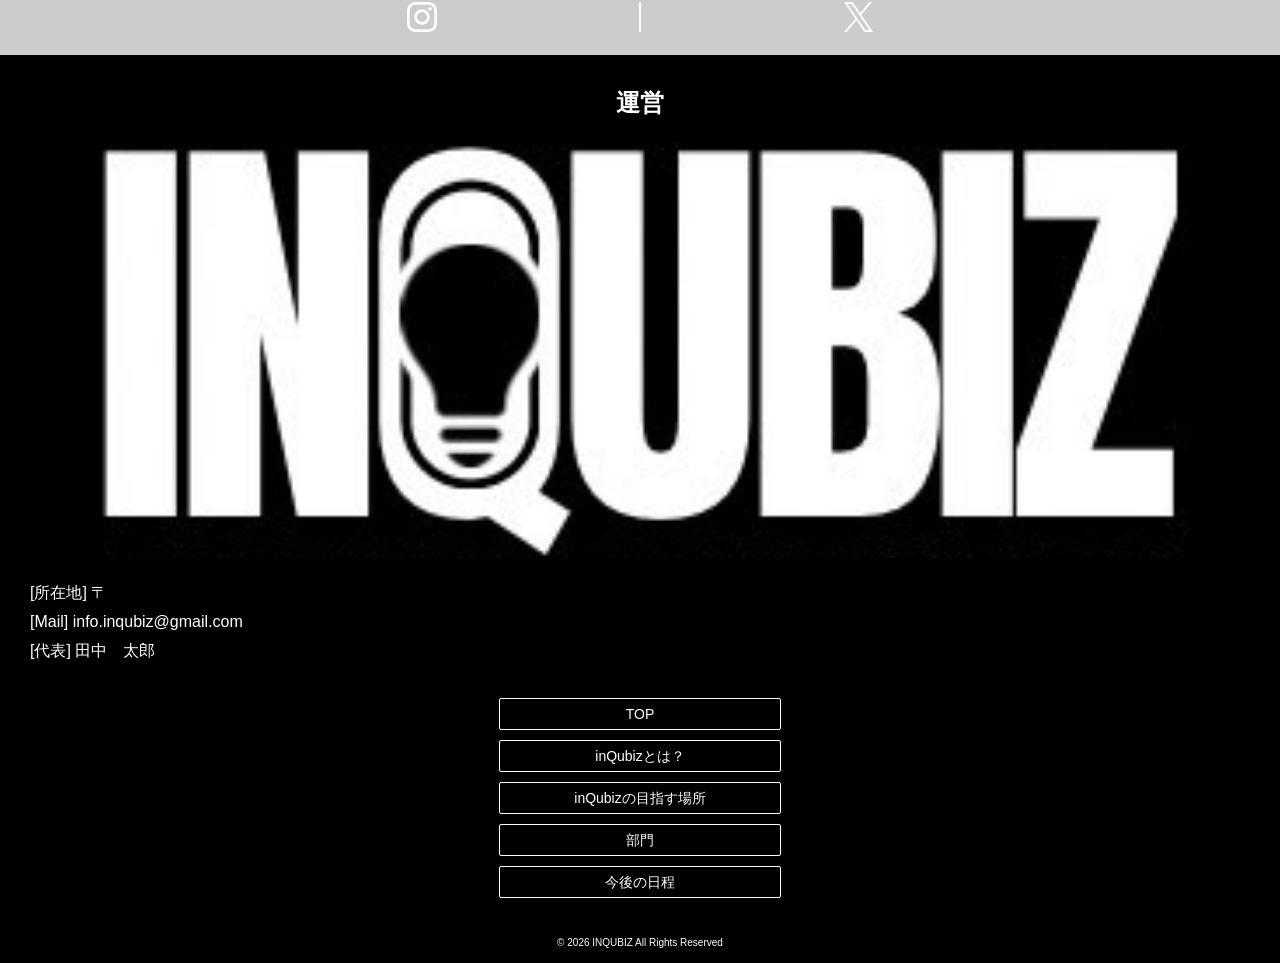
==== commit 7245976b: "Update index.html" ====
--- a/index.html
+++ b/index.html
@@ -12,29 +12,32 @@
   </head>
   <body>
     <header>
-      <h1 class="logo"><a href="index.html"><img src="images/INQBIZlogo.png" alt="inQubizlogo"></a></h1>
-      
-      <button class="Menu_btn" type="button">
-        <span class="line line1"></span>
-        <span class="line line2"></span>
-        <span class="line line3"></span>
-      </button>
-
-      <nav class="header_menu">
-        <ul class="header_nav">
-          <li><a href="#">TOP</a></li>
-          <li><a href="#WhatisinQubiz">inQubizとは？</a></li>
-          <li><a href="#Ourmission">inQubizの目指す場所</a></li>
-          <li><a href="#Deoartment">部門</a></li>
-          <li><a href="#JudgingCriteria">審査基準</a></li>
-          <li><a href="#Schedule">今後の日程</a></li>
-          <li><a href="#FAQ">FAQ</a></li>
-        </ul>
-        <ul class="header_nav_sns">
-          <li class="sns-instagram"><a href="https://www.instagram.com/inqubiz" target="_blank"><img src="images/" alt="Instagram"></a></li>
-          <li class="sns-x"><a href="https://x.com/InQubizofficial" target="_blank"><img src="images/" alt="X"></a></li>
-        </ul>
-      </nav>
+      <div class="header_inner">
+        <h1 class="logo"><a href="index.html"><img src="images/INQBIZlogo.png" alt="inQubizlogo"></a></h1>
+        
+        <button class="Header_Ham_Num Ham_Num" id="js_Ham" type="button">
+          <span></span>
+          <span></span>
+          <span></span>
+        </button>
+
+        <nav class="header_menu" id="js_Nav">
+          <ul class="header_nav nav_items nav-items">
+            <li class="nav-items_item"><a href="#">TOP</a></li>
+            <li class="nav-items_item"><a href="#WhatisinQubiz">inQubizとは？</a></li>
+            <li class="nav-items_item"><a href="#Ourmission">inQubizの目指す場所</a></li>
+            <li class="nav-items_item"><a href="#Deoartment">部門</a></li>
+            <li class="nav-items_item"><a href="#Schedule">今後の日程</a></li>
+          </ul>
+          <div class="header_nav_sns">
+          <ul>
+            <li><a href="https://www.instagram.com/inqubiz" target="_blank"><img src="images/InstagramLogo-Black.svg" alt="Instagram"></a></li>
+            <li><span class="sns_linksborder"></span></li>
+            <li><a href="https://x.com/InQubizofficial" target="_blank"><img src="images/XLogo-Black.svg" alt="X"></a></li>
+          </ul>
+        </div>
+        </nav>
+      </div>
     </header>
 
     <main>
@@ -168,7 +171,7 @@
         <p><b>Entry</b></p>
         <p>1〜6人のグループもしくは個人での応募をお願いします。出場条件は2027年の現時点で高校3年生、高校2年生、高校1年生のいずれかに該当していることです。</p>
         <div class="Entry_button">
-          <a href="https://docs.google.com/forms/d/e/1FAIpQLSfK1k-BjVcP8KxkFSUjq8zdFpk4SPHOHYbqsTihoOIkntEdcw/viewform" target="_blank"><p><b>エントリーする</b></p></a>
+          <a href="https://docs.google.com/forms/d/e/1FAIpQLSfK1k-BjVcP8KxkFSUjq8zdFpk4SPHOHYbqsTihoOIkntEdcw/viewform" target="_blank"><p><b>プレエントリーする</b></p></a>
         </div>
         <!--Google formなどの申し込みフォームリンク必須-->
         <div class="HowtoJudge_button">
--- a/css/style.css
+++ b/css/style.css
@@ -40,9 +40,24 @@
 }
 
 header {
-  position: relative;
+  position: fixed;
+  top: 0;
+  left: 0;
+  right: 0;
+  background: #fff;
+  width: 100%;
   height: 60px;
   border-bottom: solid 1px #cccccc;
+  z-index: 999;
+}
+
+.header_inner {
+  padding:0 20px;
+  display: flex;
+  align-items: center;
+  justify-content: space-between;
+  height: inherit;
+  position: relative;
 }
 
 .logo {
@@ -60,12 +75,121 @@
   height: 40px;
 }
 
-
-
 header nav {
-  display: none;
-}
-
+  position: absolute;
+  right: 0;
+  left: 0;
+  top: 0;
+  width: 100%;
+  height: 400px;
+  border-left: 1px solid #000;
+  border-bottom: 1px solid #000;
+  border-bottom-left-radius: 45px;
+  transform: translateX(100%);
+  background: #fffffff2;
+  transition: ease .4s;
+}
+
+.Header_Ham_Num {
+  width: 48px;
+  height: 100%;
+}
+
+.Ham_Num {
+  position: absolute;
+  right: 0;
+  background-color: transparent;
+  border-color: transparent;
+  z-index: 9999;
+}
+
+.Ham_Num span {
+  width: 100%;
+  height: 1px;
+  background-color: #000;
+  position: relative;
+  transition: ease .4s;
+  display: block;
+}
+
+.Ham_Num span:nth-child(1) {
+  top: 0;
+}
+
+.Ham_Num span:nth-child(2) {
+  margin: 8px 0;
+}
+
+.Ham_Num span:nth-child(3) {
+  top: 0;
+}
+
+header nav.active {
+  transform: translateX(0);
+}
+
+.Ham_Num.active span:nth-child(1) {
+  top: 5px;
+  transform: rotate(45deg);
+}
+
+.Ham_Num.active span:nth-child(2) {
+  opacity: 0;
+}
+
+.Ham_Num.active span:nth-child(3) {
+  top: -13px;
+  transform: rotate(-45deg);
+}
+
+.header_menu.active {
+  transform: translateX(0)
+}
+
+.Ham_Num.active span:nth-child(1) {
+  top: 5px;
+  transform: rotate(45deg);
+}
+
+.Ham_Num.active span:nth-child(2) {
+  opacity: 0;
+}
+
+.Ham_Num.active span:nth-child(3) {
+  top: -13px;
+  transform: rotate(-45deg);
+}
+
+.nav-items {
+  padding-top: 80px;
+}
+
+.nav-items_item a {
+  color: black;
+  font-weight: bold;
+  width: 100%;
+  display: block;
+  text-align: center;
+  font-size: 20px;
+  margin-bottom: 24px;
+}
+
+.header_nav_sns ul {
+  padding-top: 10px;
+  display: flex;
+  justify-content: space-evenly;
+}
+
+.header_nav_sns .sns_linksborder {
+  position: absolute;
+  height: 30px;
+  width: 3px;
+  background: #000;
+}
+
+.header_nav_sns img {
+  height: 30px;
+}
 
 main {
   width: 100%;
@@ -73,20 +197,13 @@
 
 #key_visual {
   width: 100%;
-  margin-top: 10px;
+  margin-top: 70px;
 }
 
 #key_visual video {
   width: 100%;
   border-radius: 13px;
 }
-
-/* .section_border {
-  position: absolute;
-  width: 40px;
-  height: 4px;
-  background: #000;
-} */
 
 #WhatisinQubiz {
   position: relative;
@@ -484,30 +601,74 @@
   }
 
   header .logo {
-    top: 15px;
-    left: 25px;
-    height: 50px;
+  position: absolute;
+  top: 20px;
+  left: 20px;
+  height: 40px;
+}
+
+
+  header nav {
+    position: static;
+    transform: initial;
+    background-color: inherit;
+    height: inherit;
+    display: flex;
+    justify-content: end;
+    border-left: none;
+    border-bottom: none;
   }
 
-  header nav {
-    display: block;
-    position: absolute;
-    top: 21px;
-    right: 0;
+  .nav_items {
+    width: 80%;
+    display: flex;
+    align-items: center;
+    height: initial;
+    justify-content: space-evenly;
   }
 
-  header nav ul {
-    padding-right: 20px;
+  .nav-items {
+   padding-top: inherit;
+   padding-bottom: inherit;
   }
 
-  header nav ul li {
-    display: inline-block;
-    font-size: 17px;
-    line-height: 35px;
+  .nav-items_item a {
+   margin-bottom: 0;
+  }
+
+  .Ham_Num {
+    display: none;
   }
 
   .header_nav_sns {
     display: none;
   }
 
-}
+  .nav-items_item {
+  padding-bottom: 5px;
+  position: relative;
+}
+.nav-items_item::before {
+  background: #000;
+  content: '';
+  width: 100%;
+  height: 2px;
+  position: absolute;
+  left: 0;
+  bottom: 0;
+  transform-origin: left top;
+  transform: scale(0, 1);
+  transition: transform .45s;
+}
+.nav-items_item:hover::before {
+  transform-origin: left top;
+  transform: scale(1, 1);
+}
+
+  #key_visual {
+  width: 100%;
+  margin-top: 90px;
+}
+
+}
+
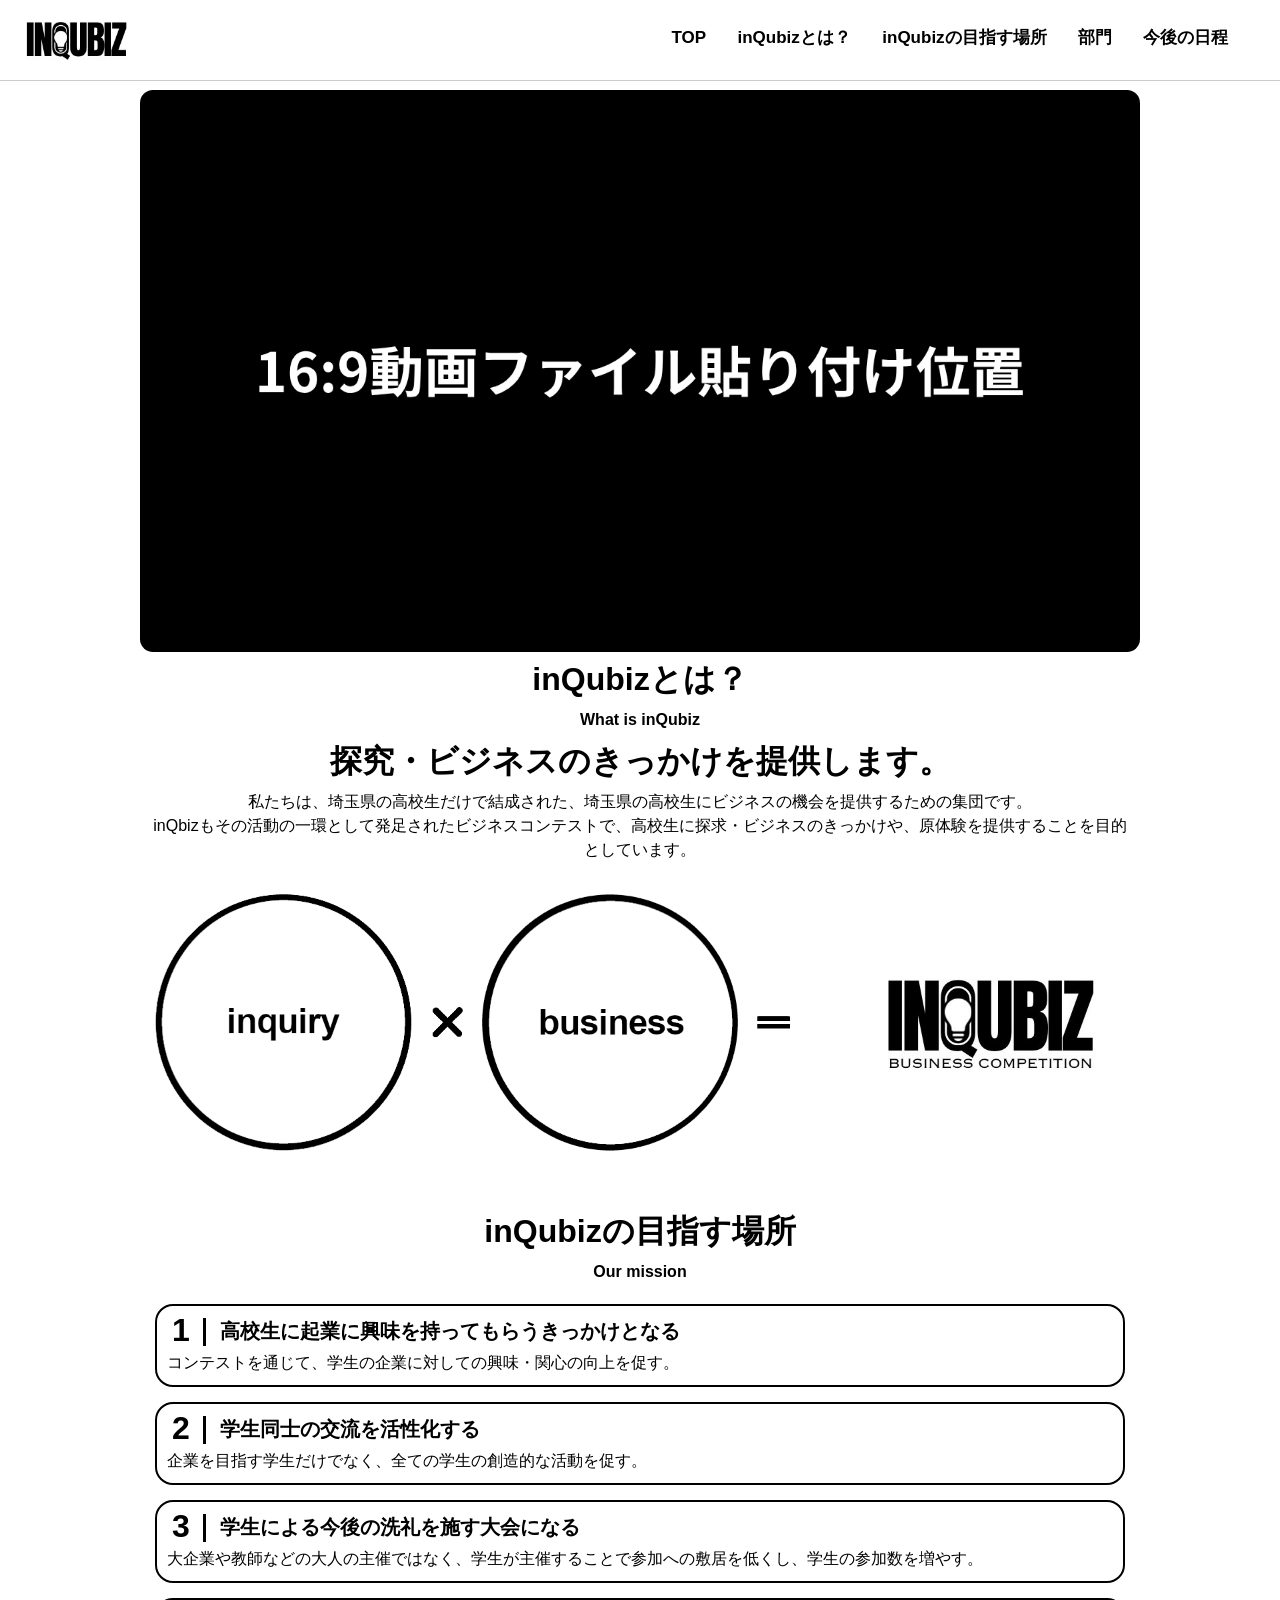
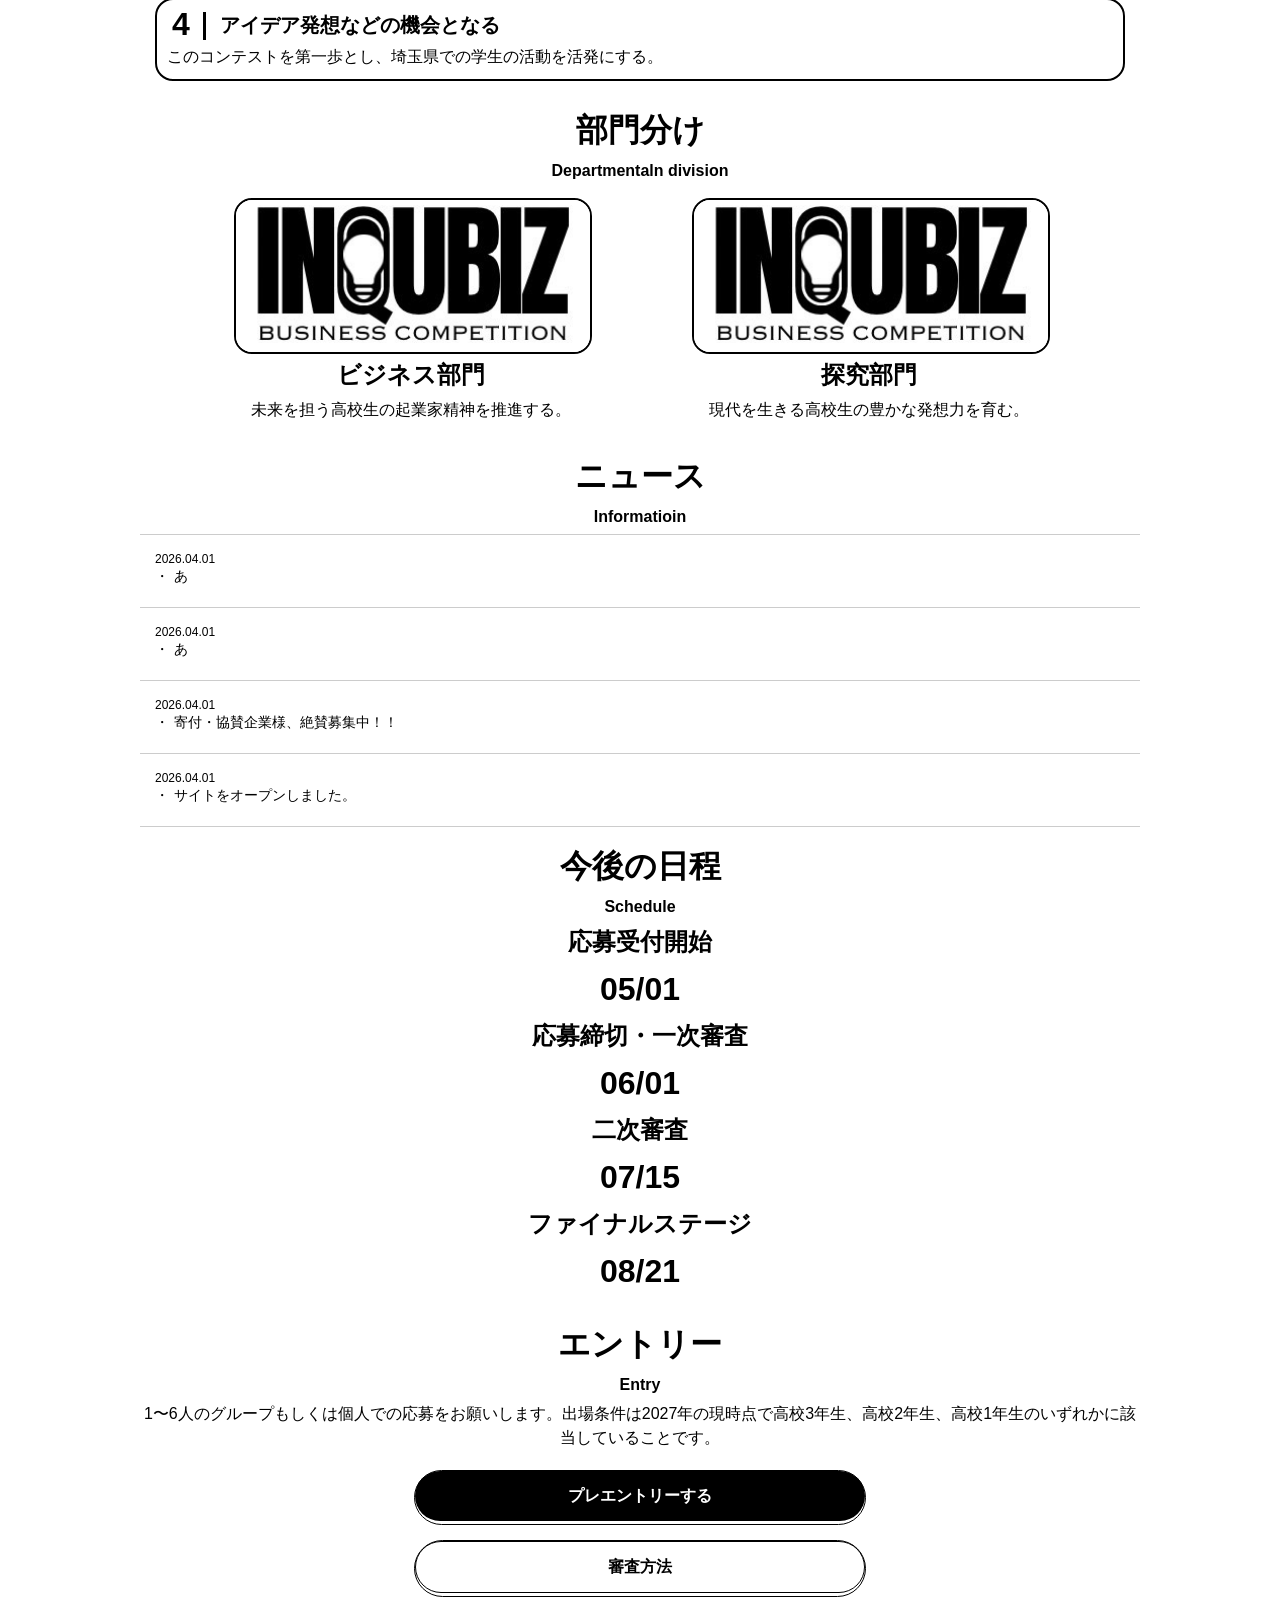
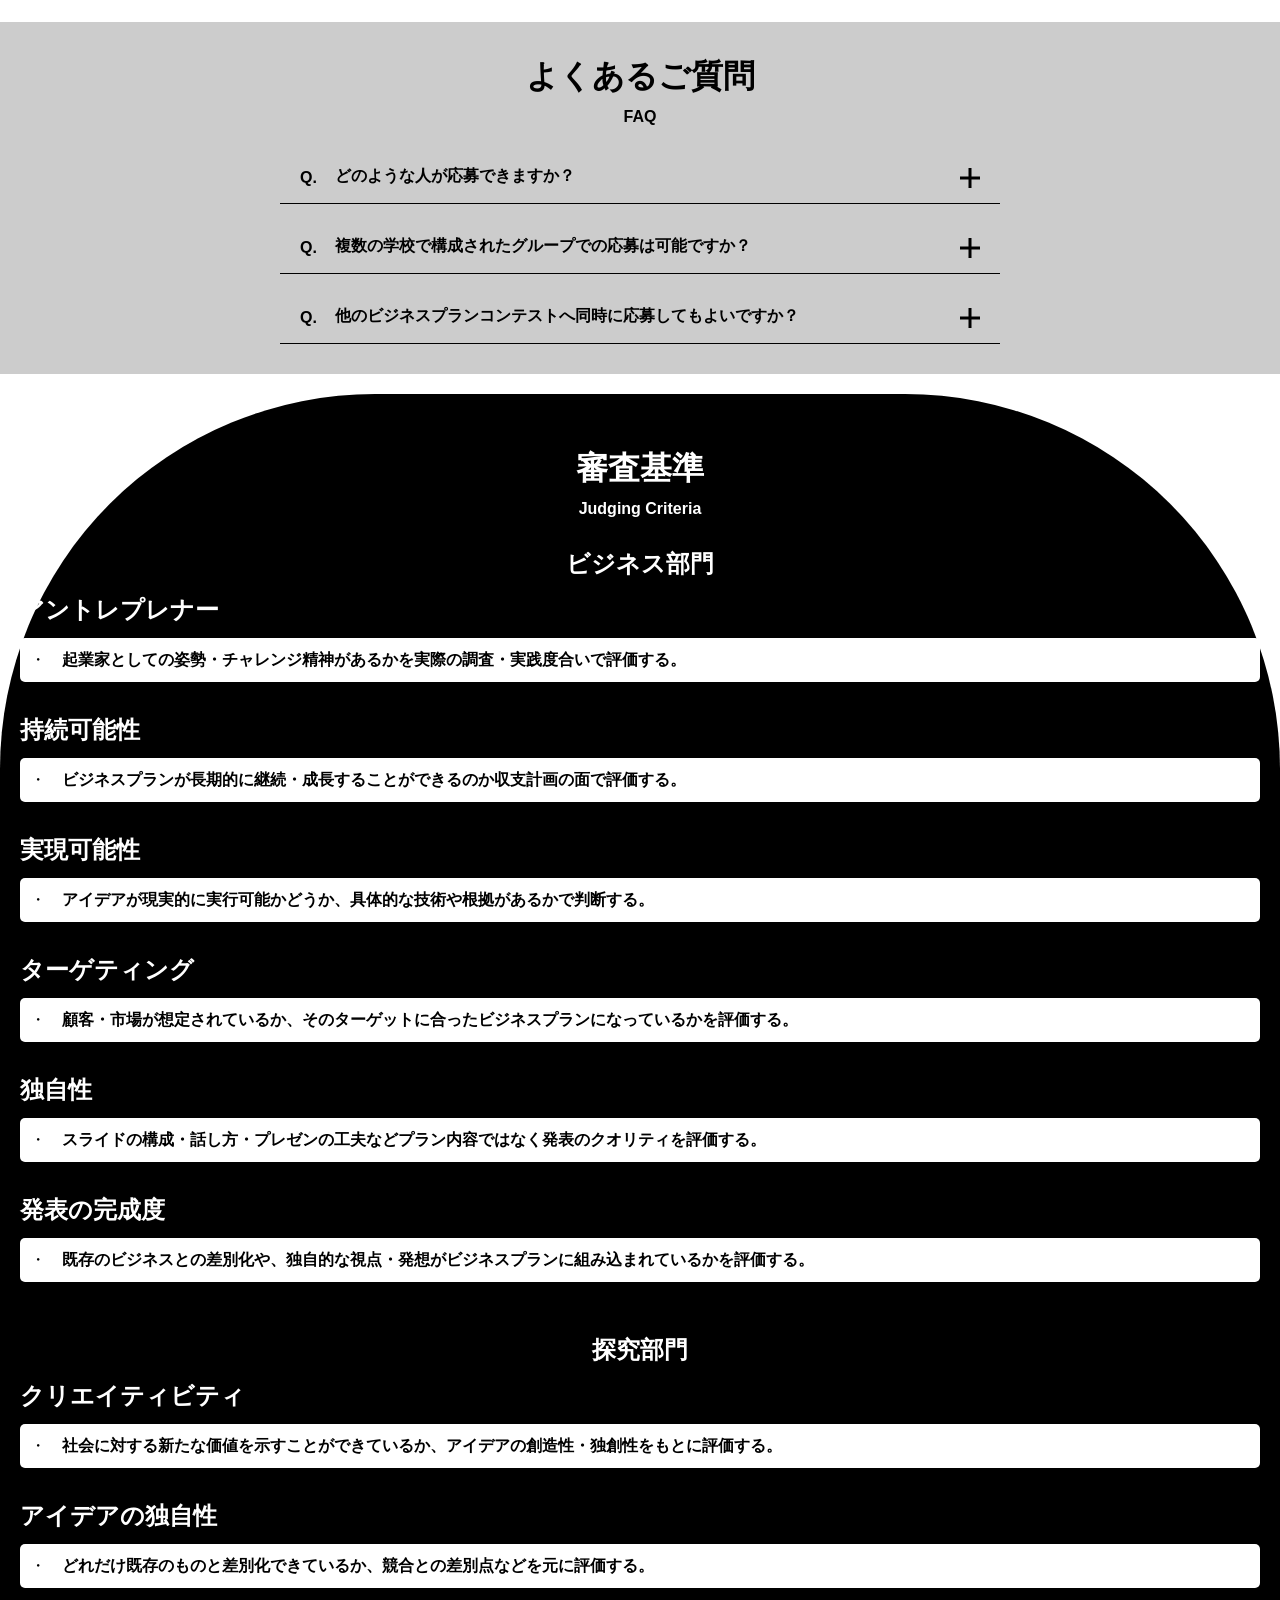
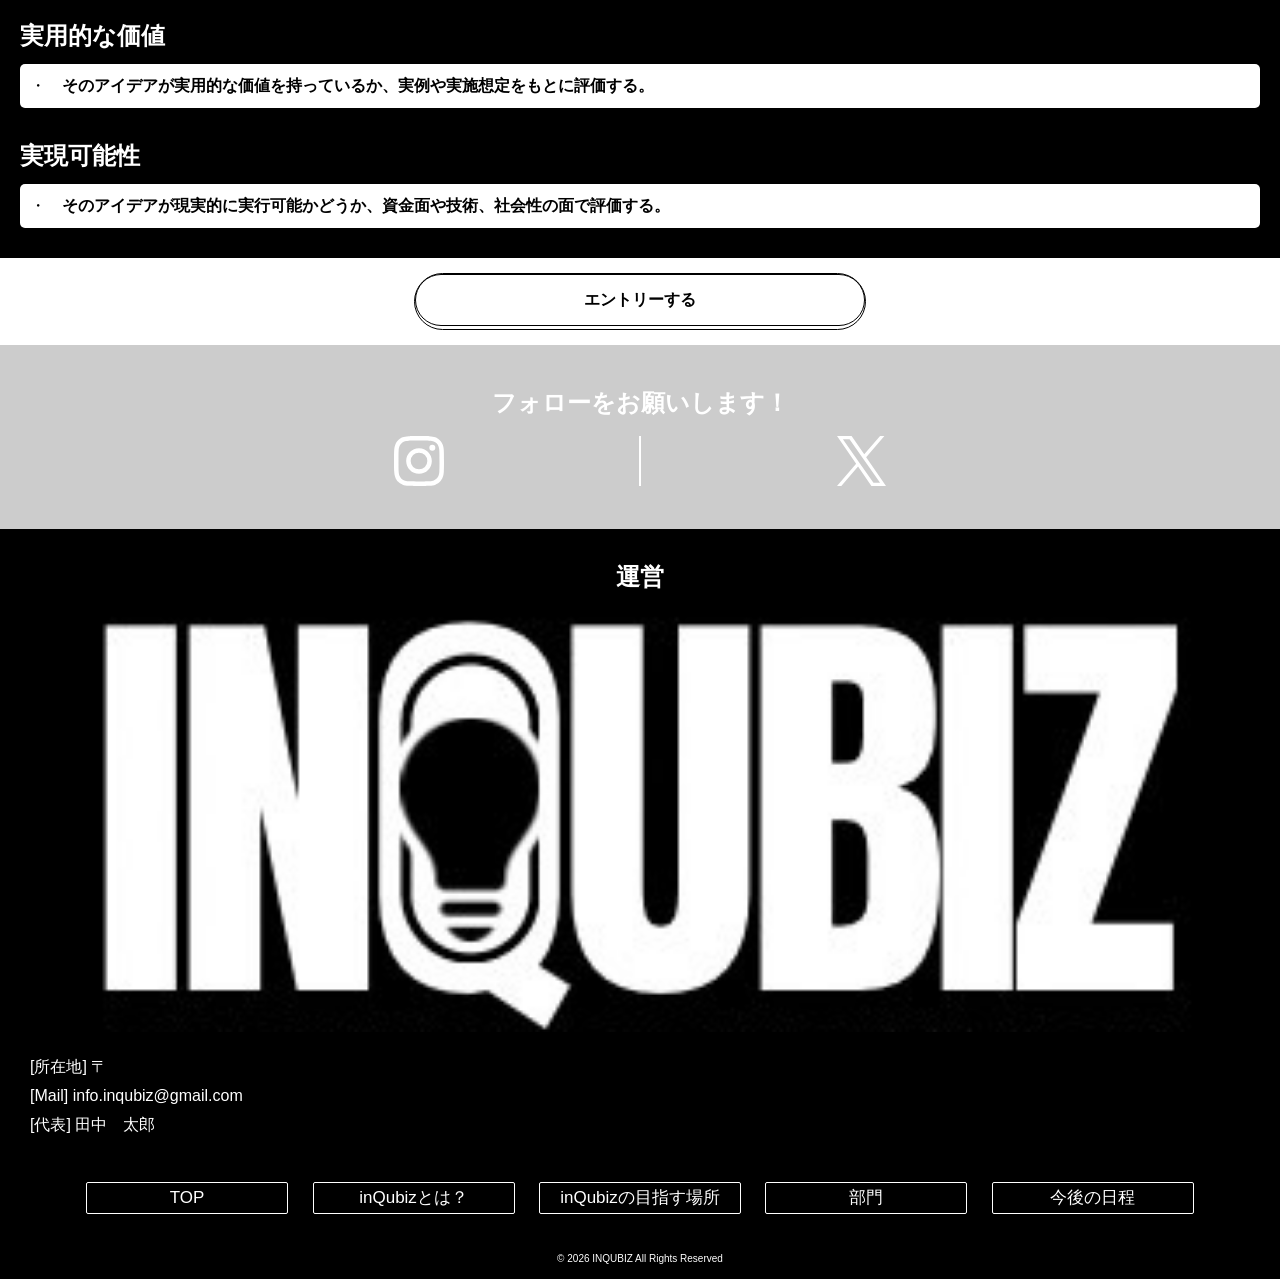
==== commit 2c098133: "Update index.html" ====
--- a/index.html
+++ b/index.html
@@ -26,7 +26,7 @@
             <li class="nav-items_item"><a href="#">TOP</a></li>
             <li class="nav-items_item"><a href="#WhatisinQubiz">inQubizとは？</a></li>
             <li class="nav-items_item"><a href="#Ourmission">inQubizの目指す場所</a></li>
-            <li class="nav-items_item"><a href="#Deoartment">部門</a></li>
+            <li class="nav-items_item"><a href="#Department">部門</a></li>
             <li class="nav-items_item"><a href="#Schedule">今後の日程</a></li>
           </ul>
           <div class="header_nav_sns">
--- a/css/style.css
+++ b/css/style.css
@@ -198,6 +198,8 @@
 #key_visual {
   width: 100%;
   margin-top: 70px;
+  max-width: 1000px;
+    margin: 0 auto;
 }
 
 #key_visual video {
@@ -209,6 +211,8 @@
   position: relative;
   width: 100%;
   padding-bottom: 10px;
+  max-width: 1000px;
+    margin: 0 auto;
 }
 
 #WhatisinQubiz p {
@@ -222,6 +226,8 @@
 
 #Ourmission {
   padding-bottom: 10px;
+  max-width: 1000px;
+    margin: 0 auto;
 }
 
 
@@ -267,6 +273,12 @@
 #Department {
   padding-bottom: 10px;
   text-align: center;
+  max-width: 1000px;
+    margin: 0 auto;
+}
+
+#Department ul {
+  margin-top: 10px;
 }
 
 #Department ul li {
@@ -283,6 +295,8 @@
 
 #information {
   padding: 15px;
+  max-width: 1000px;
+    margin: 0 auto;
 }
 
 #information ul li {
@@ -316,6 +330,8 @@
 
 #Entry1 {
   padding: 20px 20px 10px 20px;
+  max-width: 1000px;
+    margin: 0 auto;
 }
 
 .Entry_button {
@@ -454,6 +470,7 @@
 
 #JudgingCriteria {
   margin-top: 20px;
+  margin-bottom: 15px;
   padding-top: 50px;
   background-color: #000;
   color: #fff;
@@ -504,7 +521,7 @@
 }
 
 #Entry2 {
-  margin: 15px 20px 15px 20px;
+  margin: 0 20px;
   padding-bottom: 3px;
   border: 1px solid #000;
   border-radius: 43px;
@@ -519,6 +536,7 @@
 }
 
 #sns_links {
+  margin-top: 15px;
   padding-top: 20px;
   padding-bottom: 20px;
   text-align: center;
@@ -592,6 +610,18 @@
   height: 30px;
   font-size: 10px;
   line-height: 30px;
+}
+
+@media screen and (min-width: 768px) and (max-width:1024px) {
+  .nav_items {
+    width: 70%;
+  }
+}
+
+@media screen and (min-width: 1024px) {
+  .nav_items {
+    width: 50%;
+  }
 }
 
 @media screen and (min-width: 768px) {
@@ -620,7 +650,6 @@
   }
 
   .nav_items {
-    width: 80%;
     display: flex;
     align-items: center;
     height: initial;
@@ -628,12 +657,13 @@
   }
 
   .nav-items {
-   padding-top: inherit;
-   padding-bottom: inherit;
+    padding-top: inherit;
+    padding-bottom: inherit;
   }
 
   .nav-items_item a {
-   margin-bottom: 0;
+    margin-bottom: 0;
+    font-size: 17px;
   }
 
   .Ham_Num {
@@ -645,30 +675,86 @@
   }
 
   .nav-items_item {
-  padding-bottom: 5px;
-  position: relative;
-}
-.nav-items_item::before {
-  background: #000;
-  content: '';
-  width: 100%;
-  height: 2px;
-  position: absolute;
-  left: 0;
-  bottom: 0;
-  transform-origin: left top;
-  transform: scale(0, 1);
-  transition: transform .45s;
-}
-.nav-items_item:hover::before {
-  transform-origin: left top;
-  transform: scale(1, 1);
-}
+    padding-bottom: 5px;
+    position: relative;
+  }
+
+  .nav-items_item::before {
+    background: #000;
+    content: '';
+    width: 100%;
+    height: 2px;
+    position: absolute;
+    left: 0;
+    bottom: 0;
+    transform-origin: left top;
+    transform: scale(0, 1);
+    transition: transform .45s;
+  }
+
+  .nav-items_item:hover::before {
+    transform-origin: left top;
+    transform: scale(1, 1);
+  }
 
   #key_visual {
-  width: 100%;
-  margin-top: 90px;
-}
-
-}
-
+    width: 100%;
+    margin-top: 90px;
+  }
+  
+  #Department ul {
+    display: flex;
+    justify-content: space-evenly;
+  }
+
+  .Entry_button {
+    max-width: 450px;
+    margin-right: auto;
+    margin-left: auto;
+  }
+
+  .HowtoJudge_button {
+    max-width: 450px;
+    margin-right: auto;
+    margin-left: auto;
+  }
+
+  #Entry2 {
+    max-width: 450px;
+    margin: 0 auto;
+  }
+
+  #sns_links {
+    padding: 40px 0;
+  }
+
+  #sns_links nav {
+    margin-top: 10px;
+  }
+
+  .sns_linksborder {
+    height: 50px;
+  }
+
+  #sns_links img {
+    height: 50px;
+  }
+
+  footer ul li {
+    display: inline-block;
+    width: 200px;
+    margin: 0 10px;
+    font-size: 17px;
+    transition: .3s;
+  }
+
+  footer ul li:hover {
+    background: #fff;
+  }
+
+  footer ul li:hover a {
+    color: #000;
+    }
+
+}
+
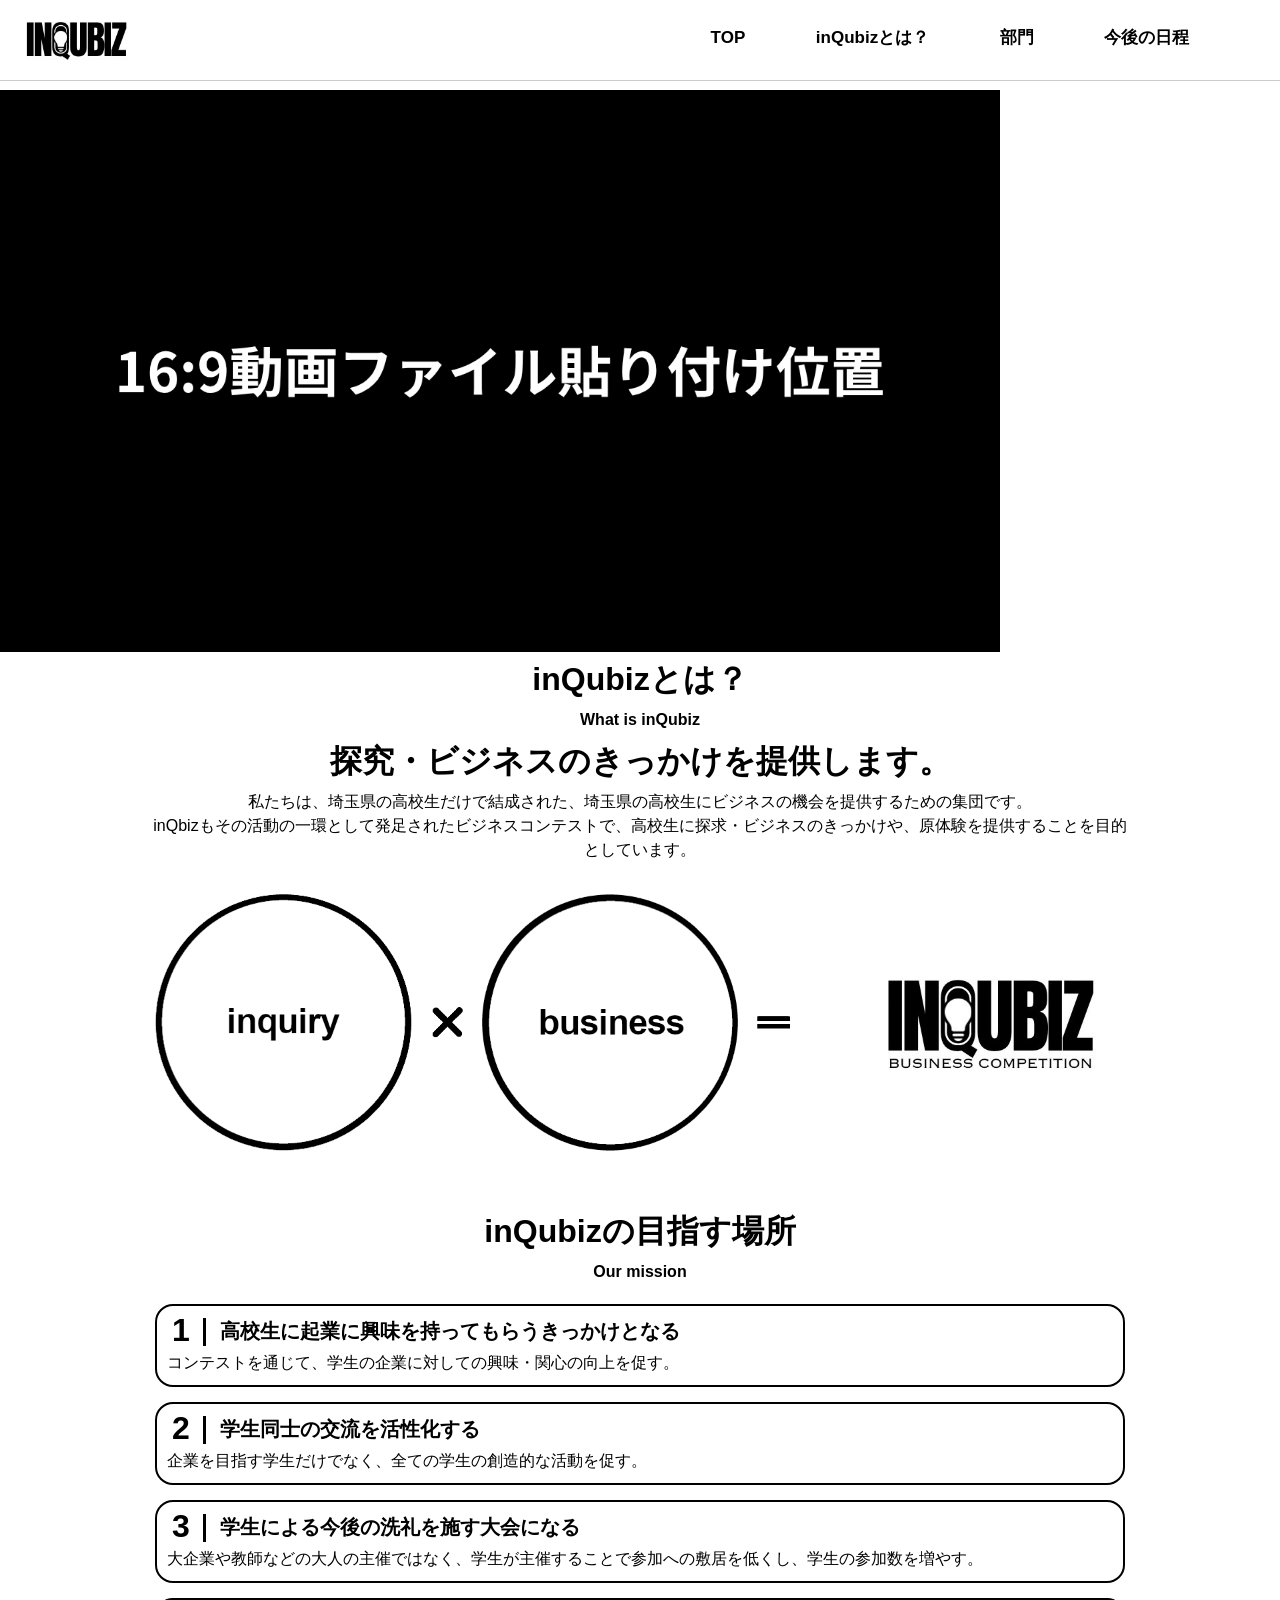
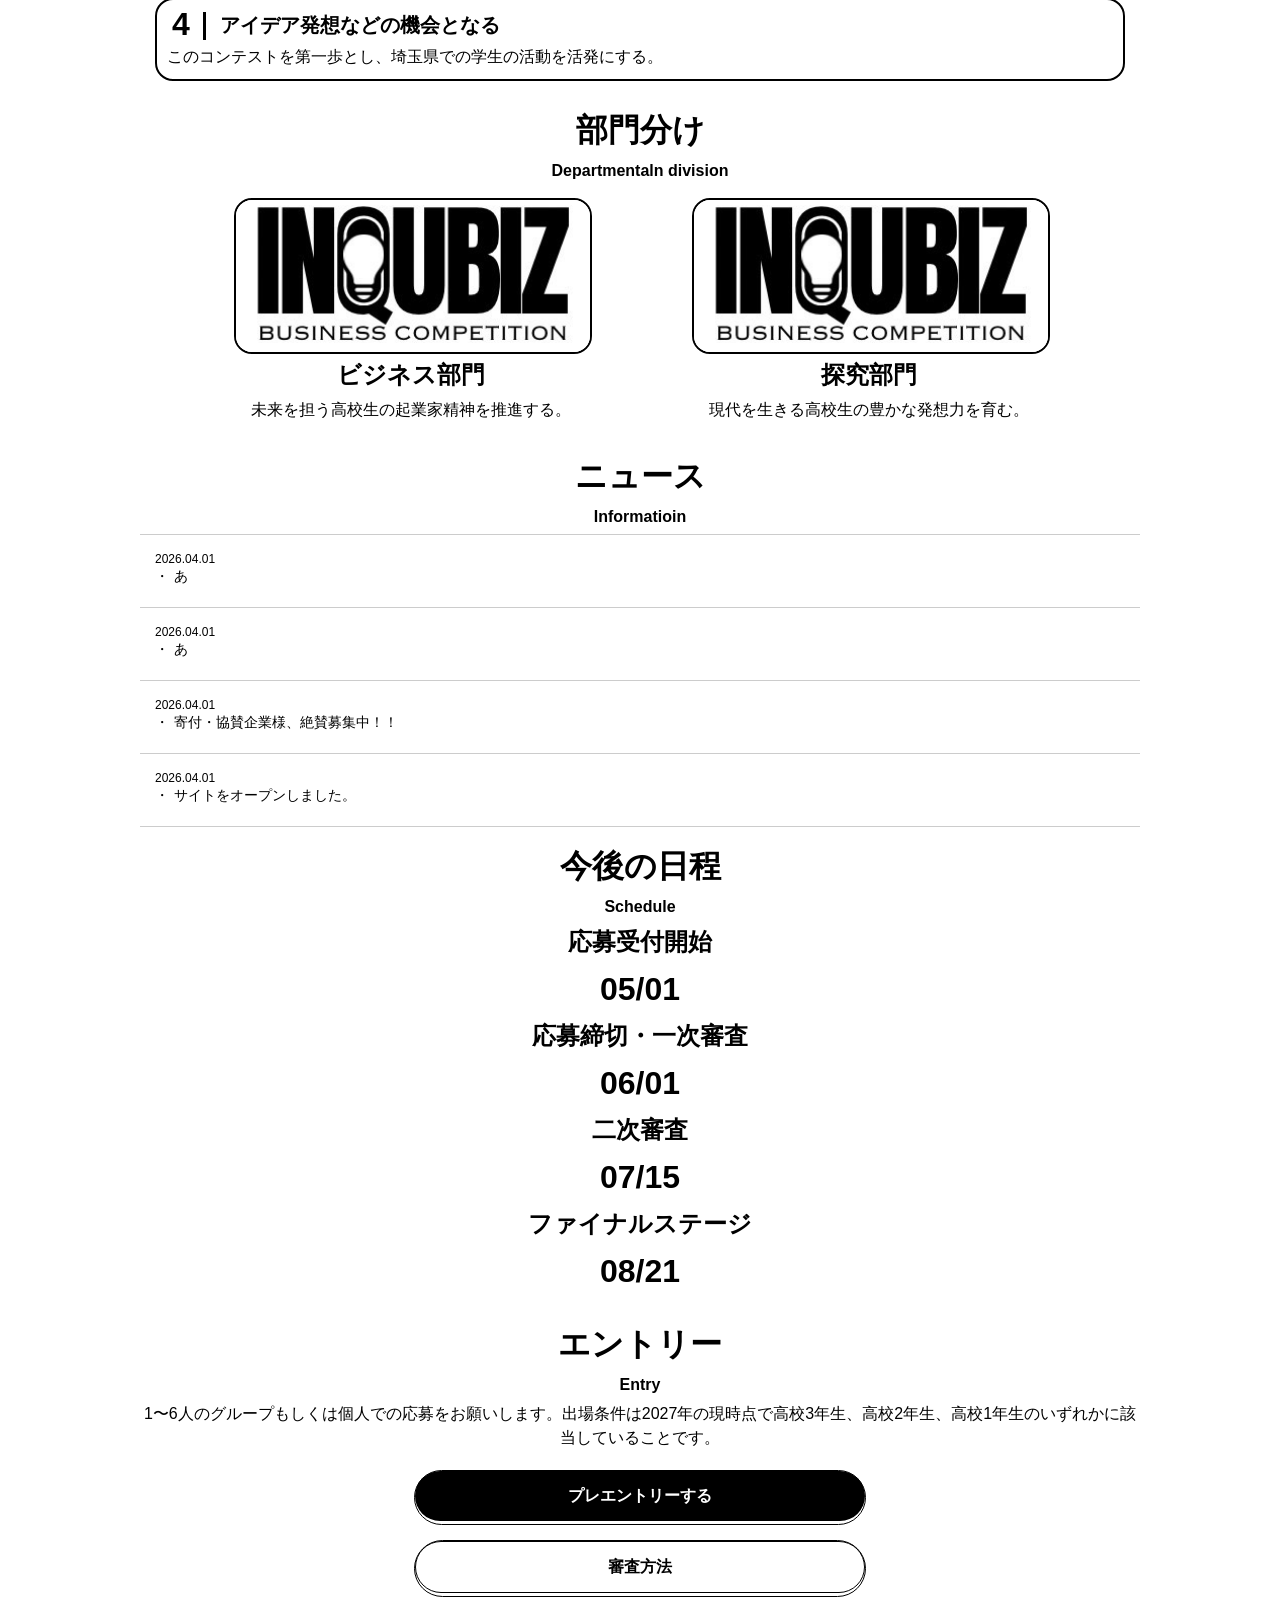
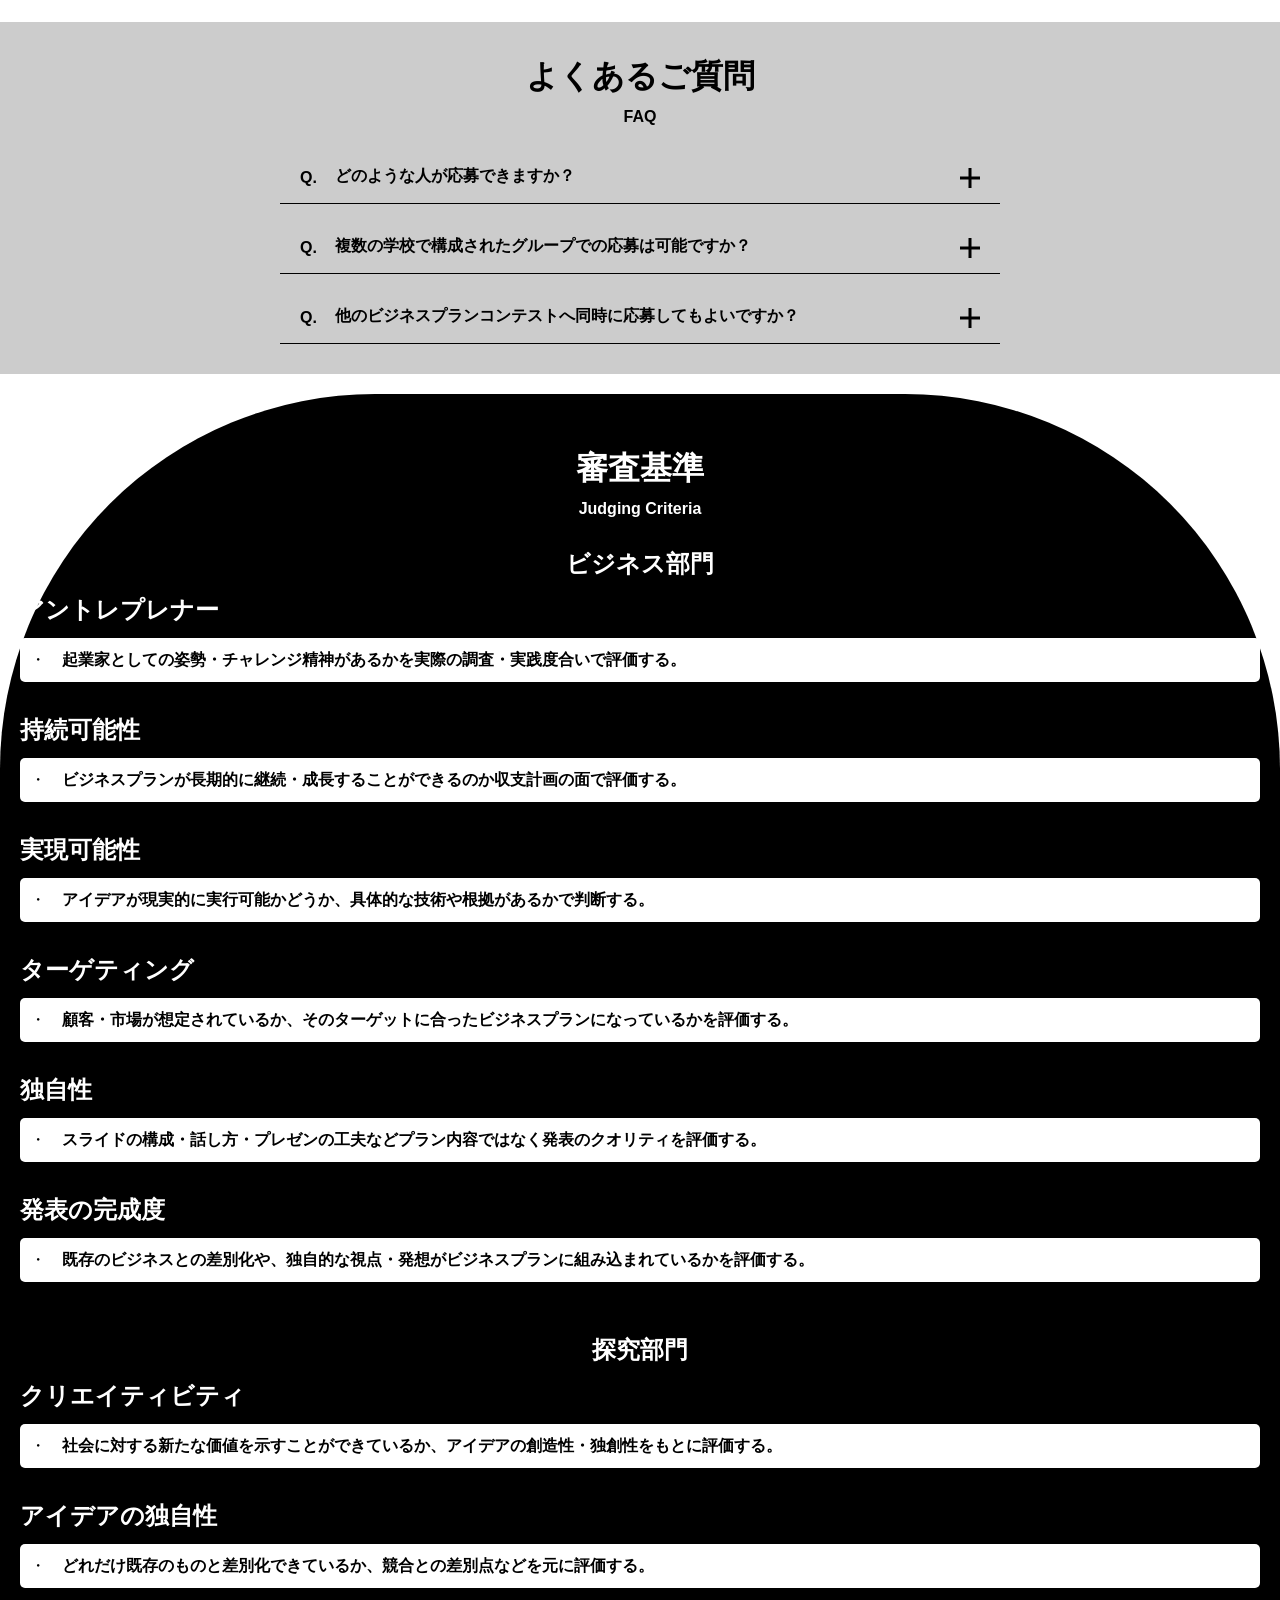
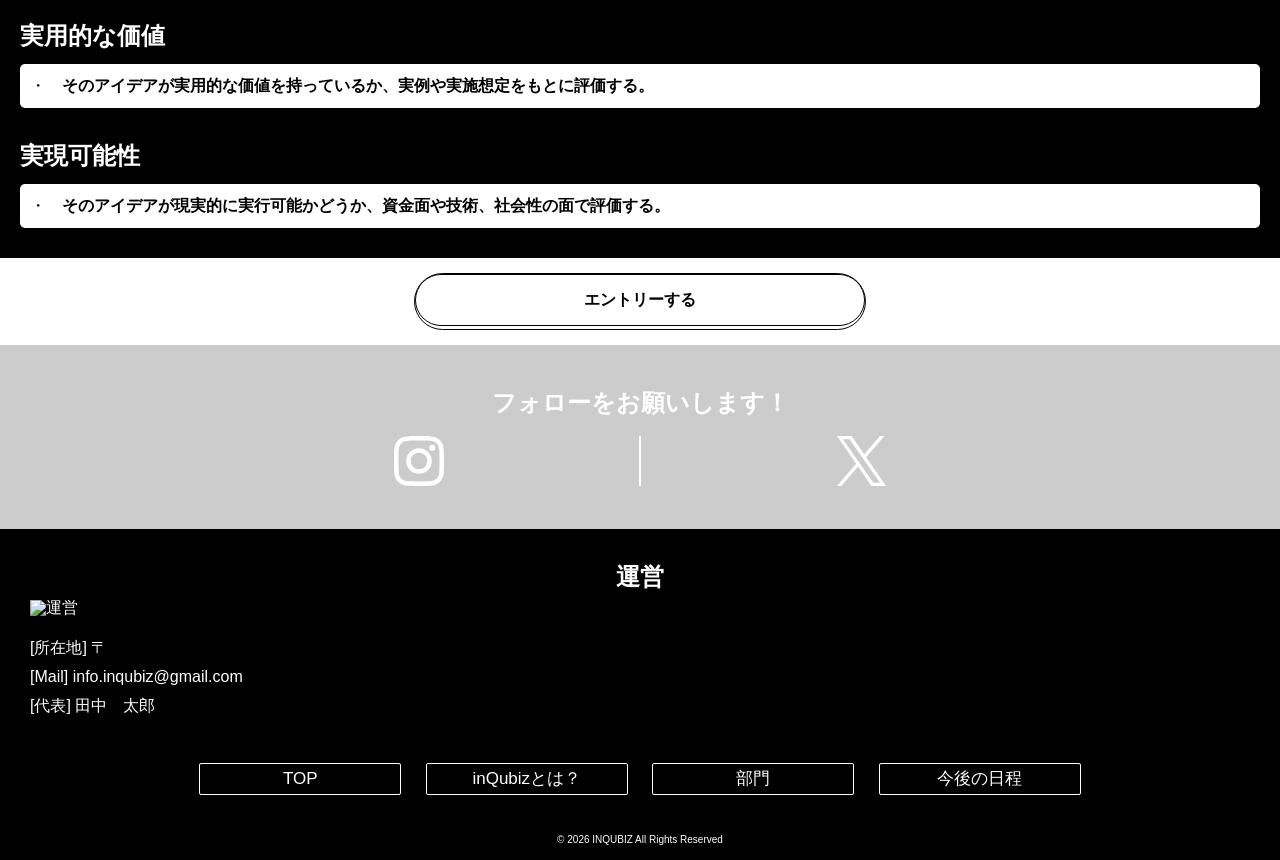
==== commit 5c82b9ea: "Update index.html" ====
--- a/index.html
+++ b/index.html
@@ -24,9 +24,8 @@
         <nav class="header_menu" id="js_Nav">
           <ul class="header_nav nav_items nav-items">
             <li class="nav-items_item"><a href="#">TOP</a></li>
-            <li class="nav-items_item"><a href="#WhatisinQubiz">inQubizとは？</a></li>
-            <li class="nav-items_item"><a href="#Ourmission">inQubizの目指す場所</a></li>
-            <li class="nav-items_item"><a href="#Department">部門</a></li>
+            <li class="nav-items_item"><a href="WhatisinQubiz.html">inQubizとは？</a></li>
+            <li class="nav-items_item"><a href="Department.html">部門</a></li>
             <li class="nav-items_item"><a href="#Schedule">今後の日程</a></li>
           </ul>
           <div class="header_nav_sns">
@@ -291,7 +290,7 @@
 
       <section id="Management">
         <h2>運営</h2>
-        <img src="images/INQBIZlogo2.png" alt="運営">
+        <img src="images/suioblack.png" alt="運営">
         <ul>
           <li><p>[所在地] 〒</p></li>
           <li><p>[Mail] info.inqubiz@gmail.com</p></li>
@@ -303,9 +302,8 @@
     <footer>
       <ul>
         <li><a href="#">TOP</a></li>
-        <li><a href="#WhatisinQubiz">inQubizとは？</a></li>
-        <li><a href="#Ourmission">inQubizの目指す場所</a></li>
-        <li><a href="#Department">部門</a></li>
+        <li><a href="WhatisinQubiz.html">inQubizとは？</a></li>
+        <li><a href="Department.html">部門</a></li>
         <li><a href="#Schedule">今後の日程</a></li>
       </ul>
       <p class="copyright"><small>&copy; 2026 INQUBIZ All Rights Reserved</small></p>
--- a/css/style.css
+++ b/css/style.css
@@ -199,12 +199,12 @@
   width: 100%;
   margin-top: 70px;
   max-width: 1000px;
-    margin: 0 auto;
+    margin-left: 0;
+    margin-right: 0;
 }
 
 #key_visual video {
   width: 100%;
-  border-radius: 13px;
 }
 
 #WhatisinQubiz {
@@ -568,7 +568,7 @@
 }
 
 #Management img {
-  width: 100%;
+  height: 50px;
   padding-bottom: 20px;
 }
 
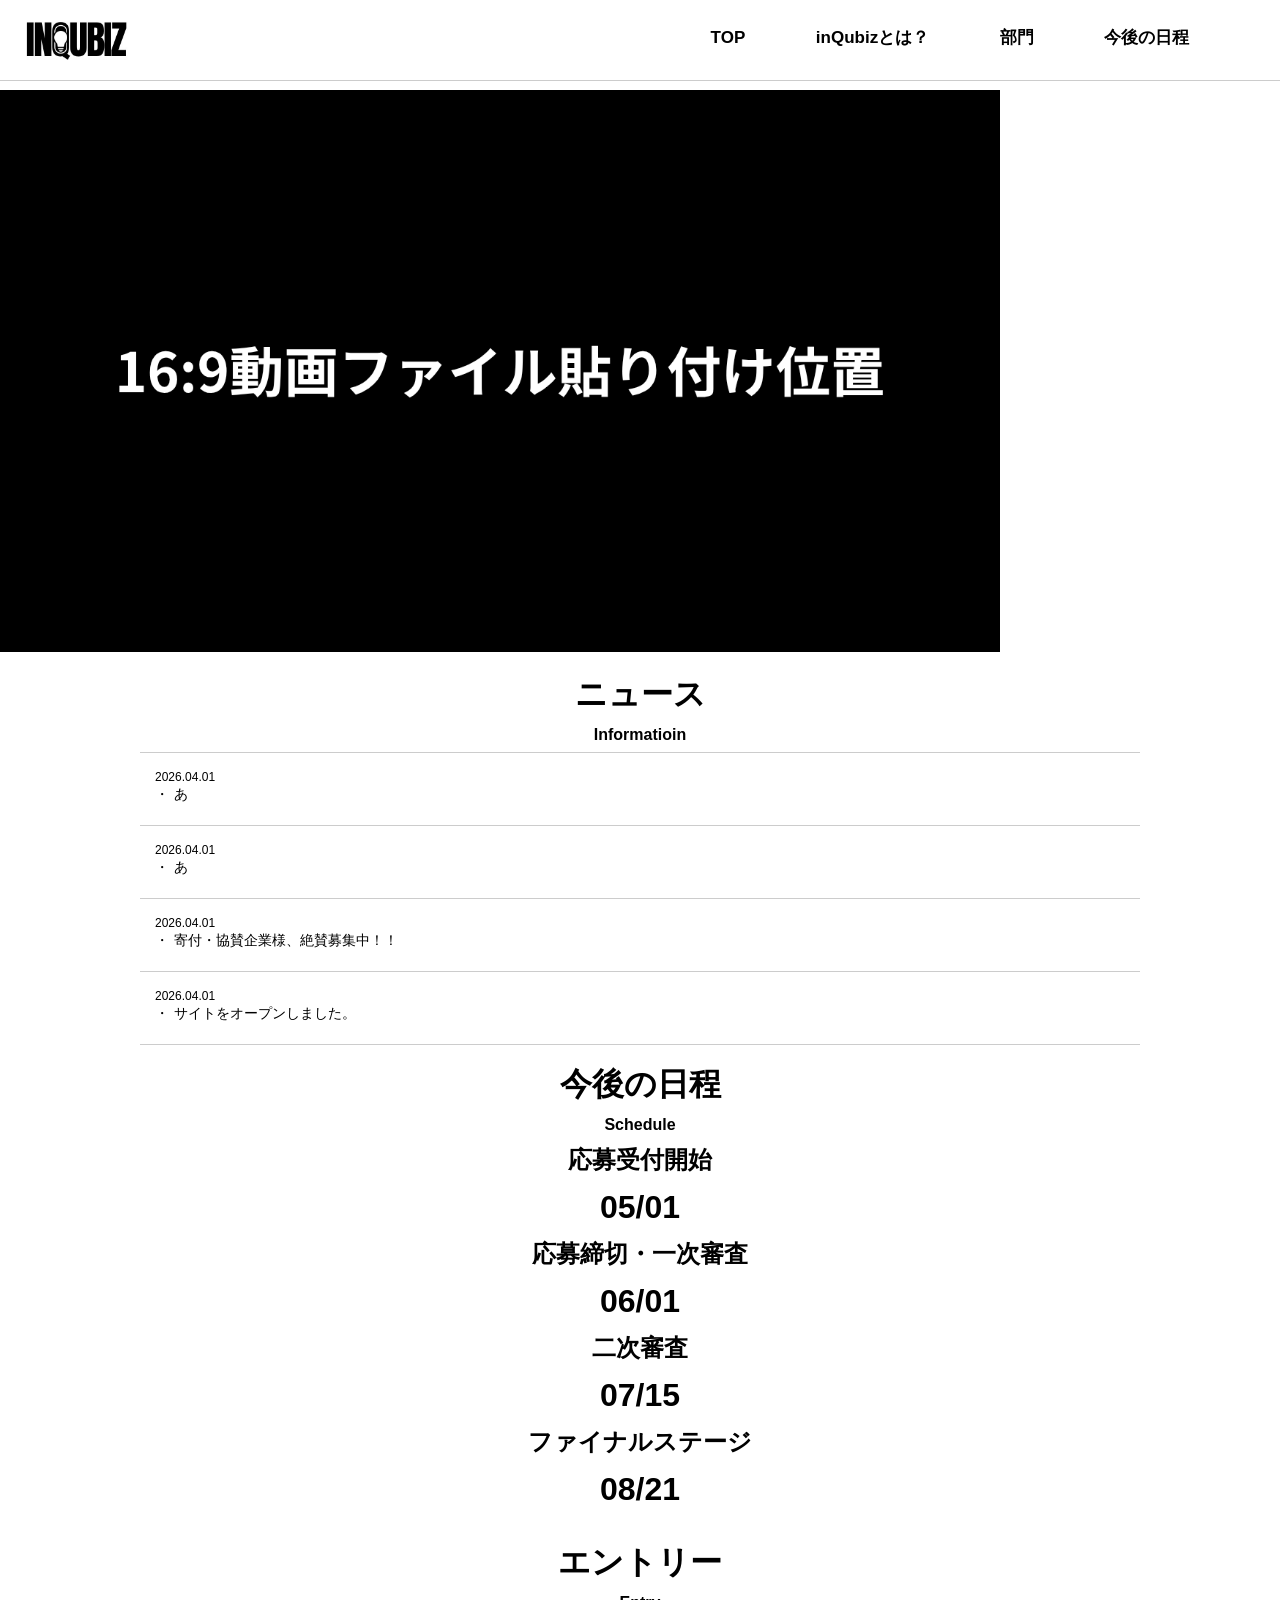
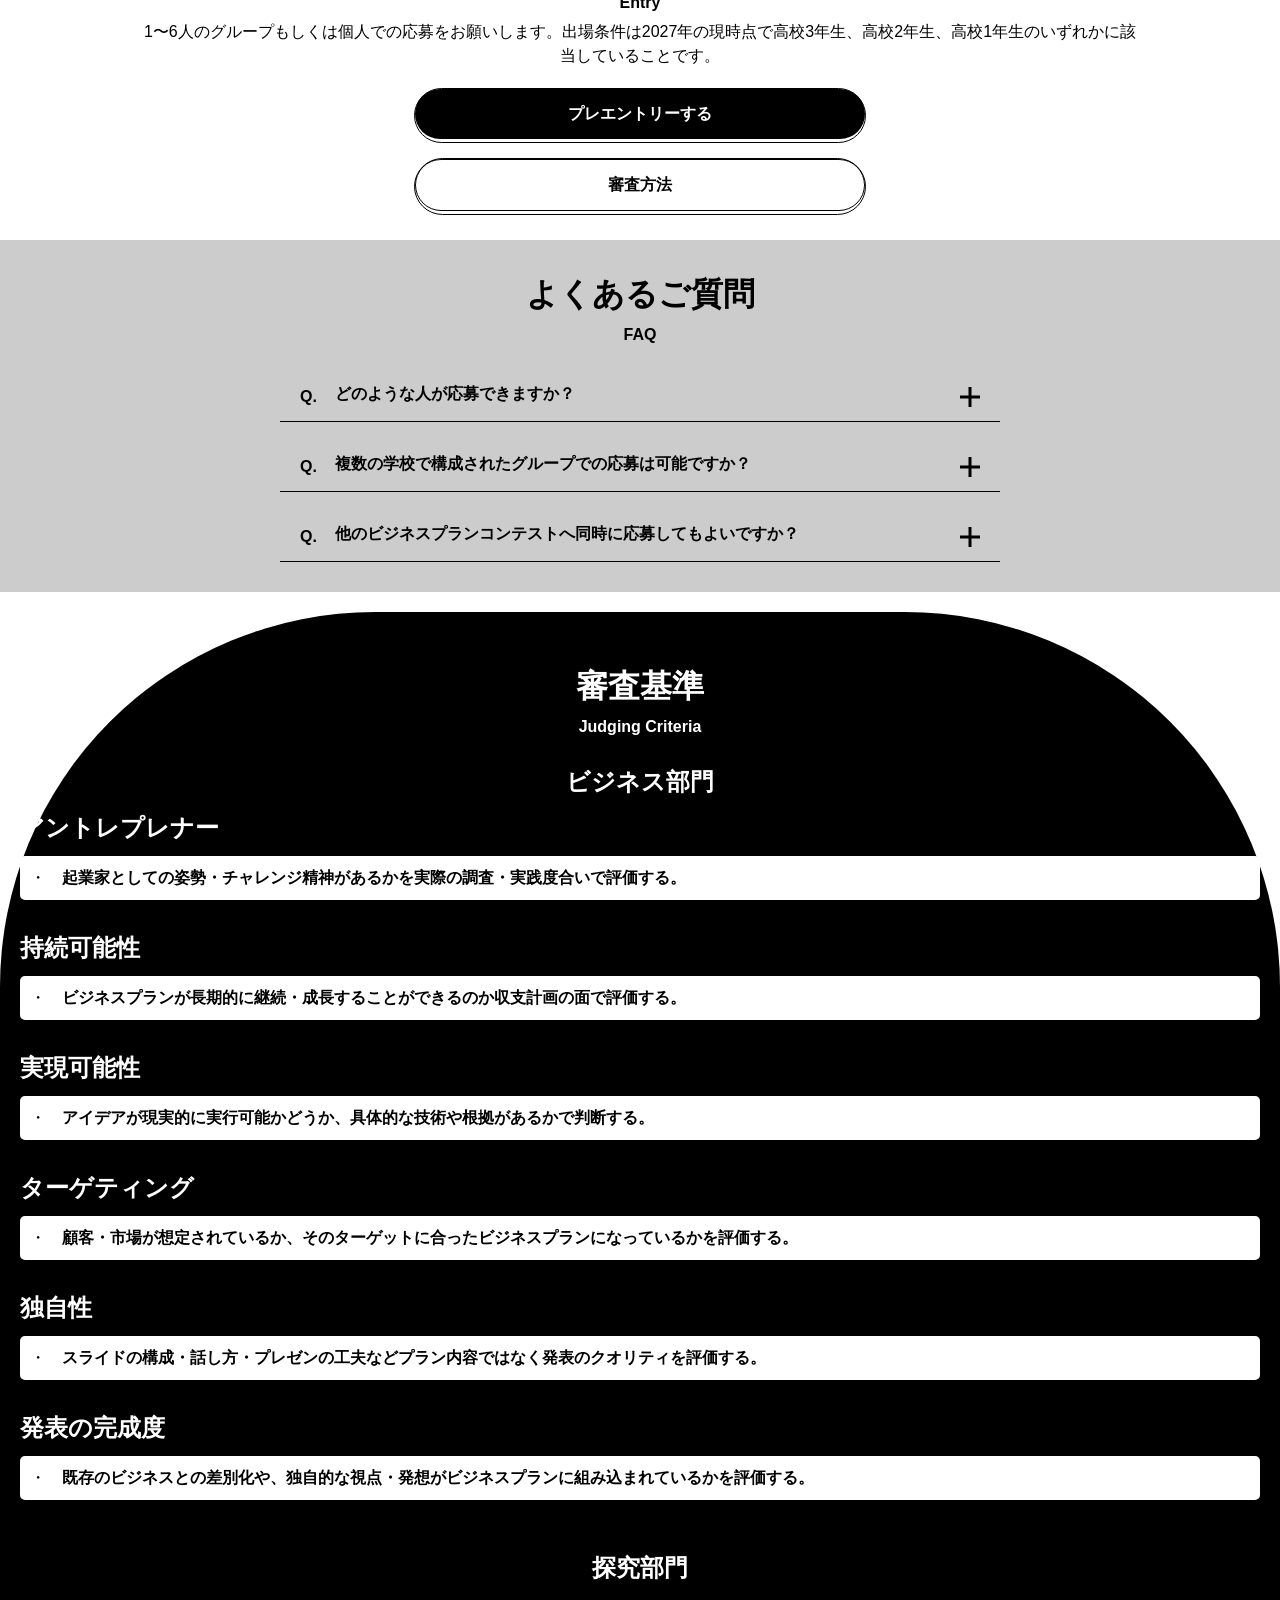
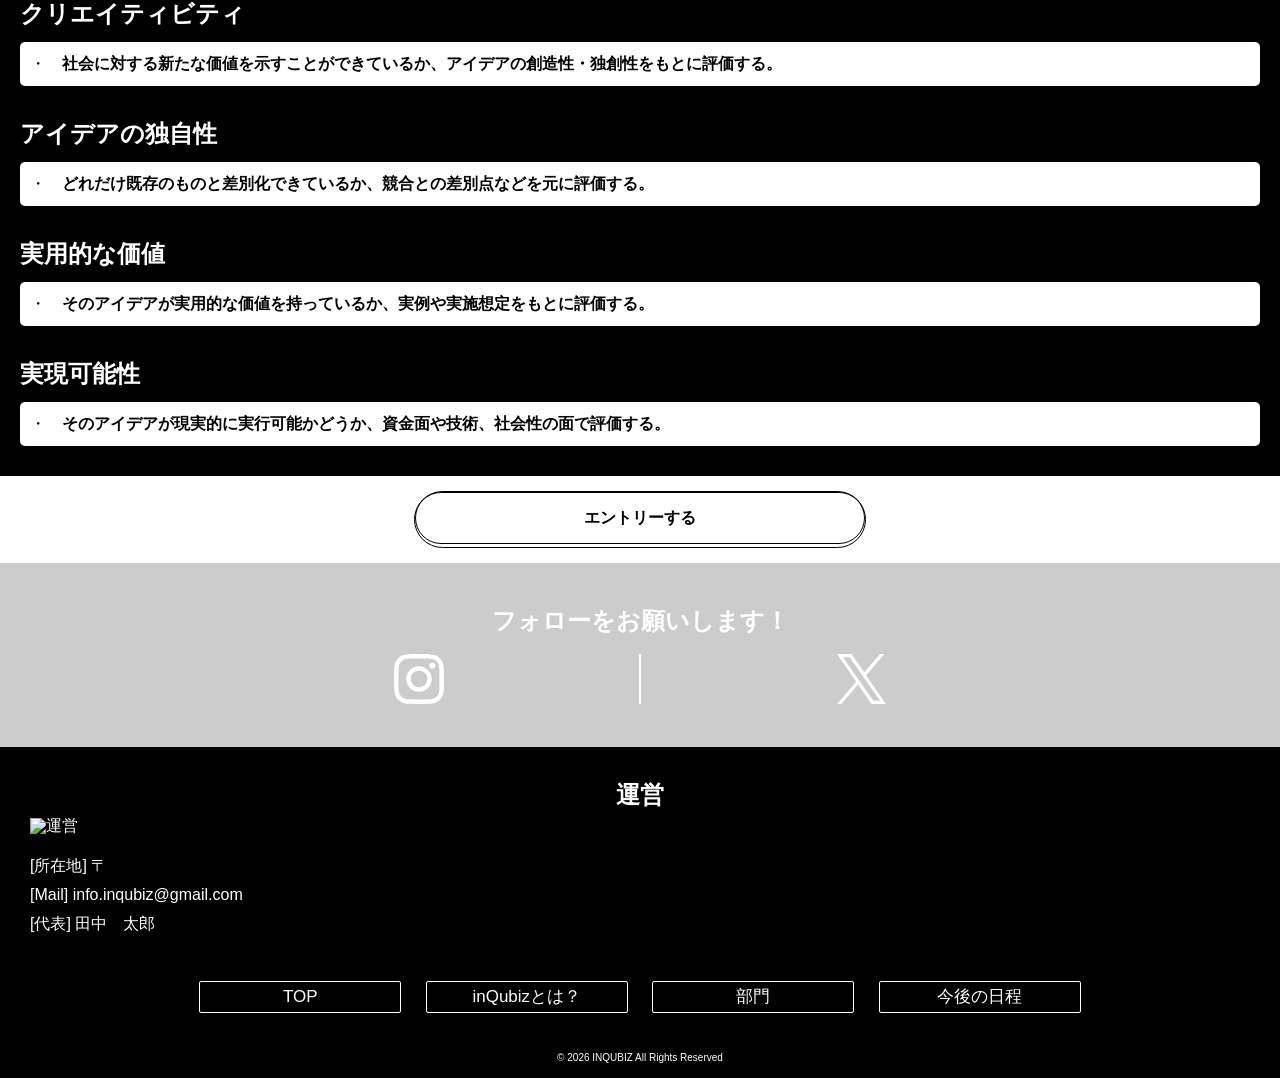
==== commit c6aa1087: "Update index.html" ====
--- a/index.html
+++ b/index.html
@@ -48,75 +48,6 @@
       <!-- タイトル文字は白の太字で、動画自体は薄暗く！！　※CSSからフィルターをかけてあげれば動画編集者の負担減<=できれば実装したい -->
       </div><!-- /#key_visual -->
 
-       <section id="WhatisinQubiz">
-        <h1>inQubizとは？</h1>
-        <p><b>What is inQubiz</b></p>
-        <!-- <span class="section_border"></span> -->
-        <h1>探究・ビジネスのきっかけを提供します。</h1>
-        <p>私たちは、埼玉県の高校生だけで結成された、埼玉県の高校生にビジネスの機会を提供するための集団です。<br>inQbizもその活動の一環として発足されたビジネスコンテストで、高校生に探求・ビジネスのきっかけや、原体験を提供することを目的としています。</p></div>
-        <img src="images/WhatisINQUBIZ.png" alt="inQubizとは">
-      </section><!-- /#WhatisinQubiz -->
-      
-      <section id="Ourmission">
-        <h1>inQubizの目指す場所</h1>
-        <p><b>Our mission</b></p>
-        <ul id="mission_list">
-          <li class="mission_listmix">
-            <h1>1</h1>
-            <span class="mission_listnum_border"></span>
-            <div class="mission_list_exp">
-              <h3>高校生に起業に興味を持ってもらうきっかけとなる</h3>
-              <p>コンテストを通じて、学生の企業に対しての興味・関心の向上を促す。</p>
-            </div>
-          </li>
-          <li class="mission_listmix">
-            <h1>2</h1>
-            <span class="mission_listnum_border"></span>
-            <div class="mission_list_exp">
-              <h3>学生同士の交流を活性化する</h3>
-            <p>企業を目指す学生だけでなく、全ての学生の創造的な活動を促す。</p>
-            </div>
-          </li>
-          <li class="mission_listmix">
-            <h1>3</h1>
-            <span class="mission_listnum_border"></span>
-            <div class="mission_list_exp">
-              <h3>学生による今後の洗礼を施す大会になる</h3>
-            <p>大企業や教師などの大人の主催ではなく、学生が主催することで参加への敷居を低くし、学生の参加数を増やす。</p>
-            </div>
-          </li>
-          <li class="mission_listmix">
-            <h1>4</h1>
-            <span class="mission_listnum_border"></span>
-            <div class="mission_list_exp">
-              <h3>アイデア発想などの機会となる</h3>
-            <p>このコンテストを第一歩とし、埼玉県での学生の活動を活発にする。</p>
-            </div> 
-          </li>
-        </ul>
-      </section><!-- /#Ourmission -->
-
-      <section id="Department">
-        <h1>部門分け</h1>
-        <p><b>Departmentaln division</b></p>
-        <ul>
-          <li>
-            <figure><img src="images/INQBIZcompetitionlogo.png" alt="ビジネス部門"></figure>
-            <div class="Department_exp">
-              <h2>ビジネス部門</h2>
-              <p>未来を担う高校生の起業家精神を推進する。</p>
-            </div>
-          </li>
-          <li>
-            <figure><img src="images/INQBIZcompetitionlogo.png" alt="探究部門"></figure>
-            <div class="Department_exp">
-              <h2>探究部門</h2>
-              <p>現代を生きる高校生の豊かな発想力を育む。</p>
-            </div>
-          </li>
-        </ul>
-      </section><!-- /#Department -->
-
       <section id="information">
         <h1>ニュース</h1>
         <p><b>Informatioin</b></p>
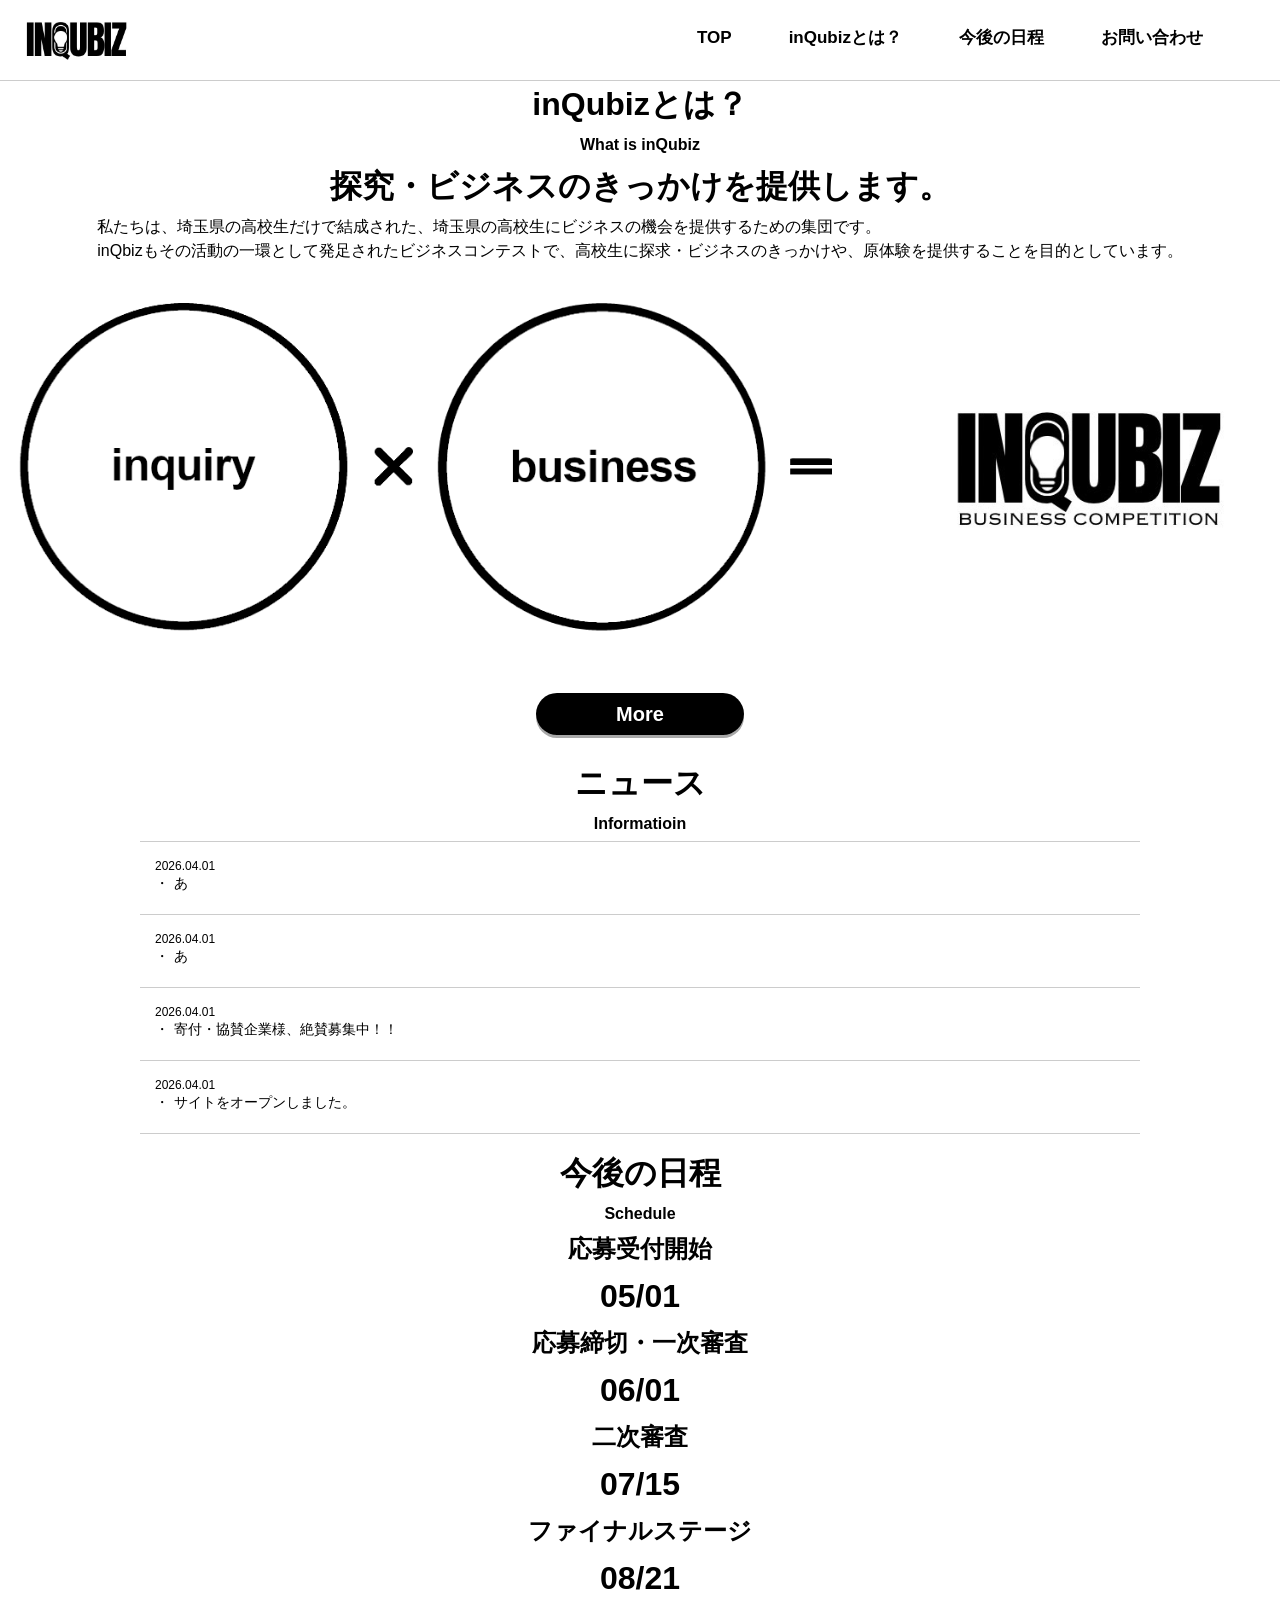
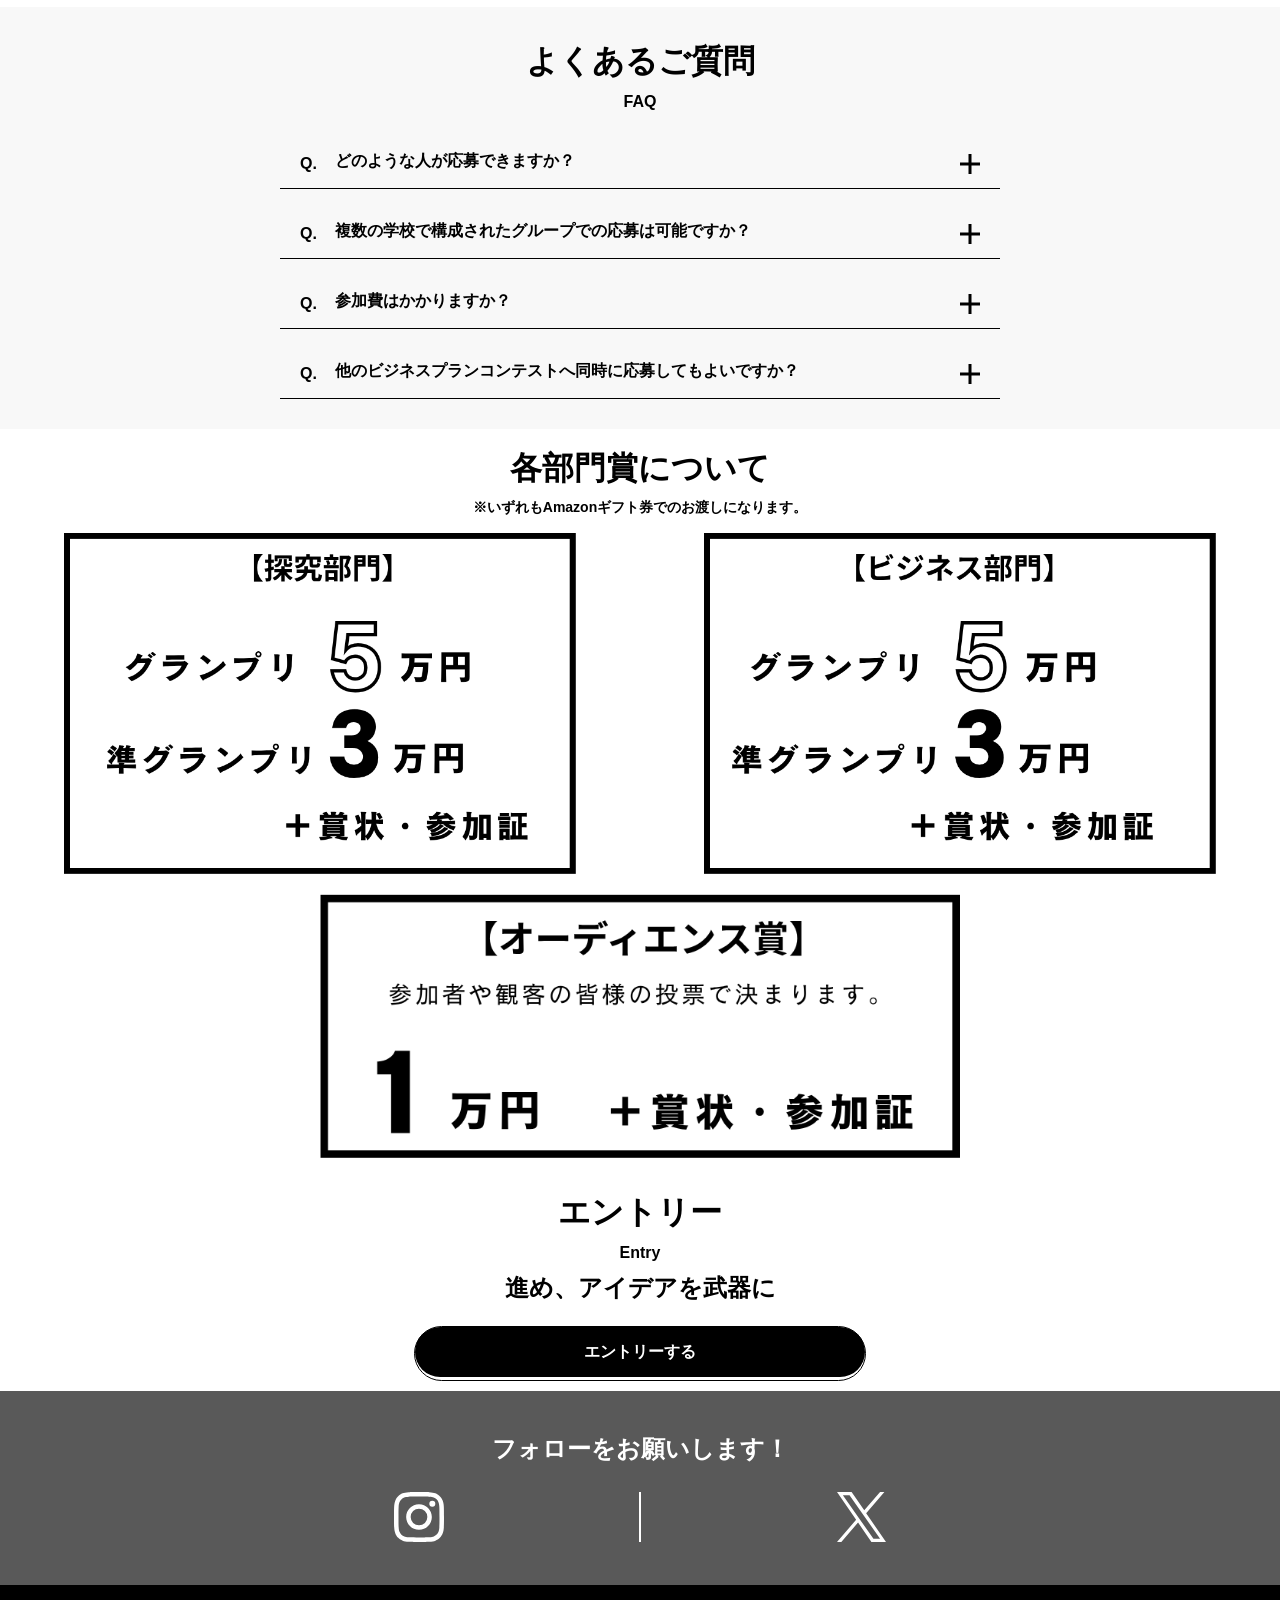
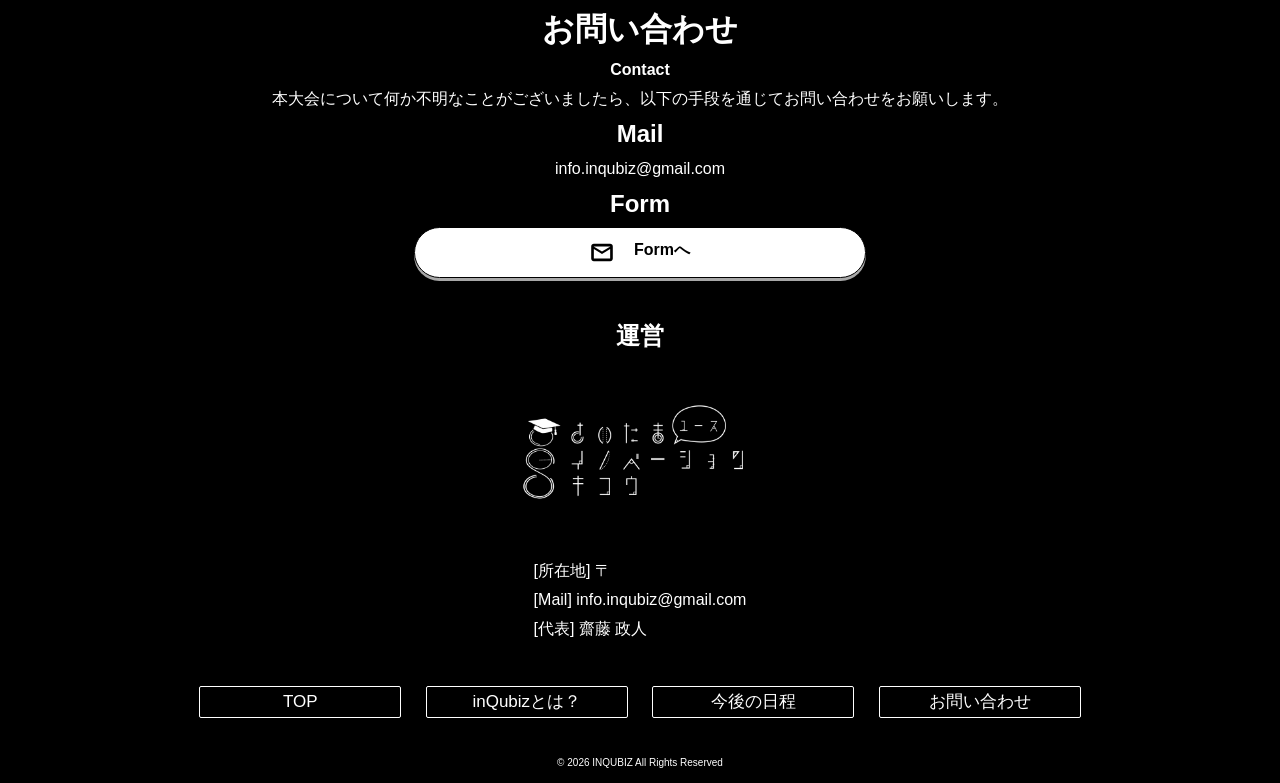
==== commit 52105175: "Update index.html" ====
--- a/index.html
+++ b/index.html
@@ -9,6 +9,9 @@
     <meta name="keywords" content="埼玉ユースイノベーション機構,inQubiz,ビジネスコンテスト,ビジコン,部門,探究,ビジネス,アイデア,アイディア,発想,交流,起業,きっかけ,原体験,高校生,学生,お申し込み,審査">
     <link rel="stylesheet" href="css/reset.css">
     <link rel="stylesheet" href="css/style.css">
+    <link rel="stylesheet" href="css/WhatisinQubiz.css">
+    <link rel="stylesheet" href="css/Entry.css">
+    <link rel="stylesheet" href="css/JudgingDetail.css">
   </head>
   <body>
     <header>
@@ -25,8 +28,8 @@
           <ul class="header_nav nav_items nav-items">
             <li class="nav-items_item"><a href="#">TOP</a></li>
             <li class="nav-items_item"><a href="WhatisinQubiz.html">inQubizとは？</a></li>
-            <li class="nav-items_item"><a href="Department.html">部門</a></li>
             <li class="nav-items_item"><a href="#Schedule">今後の日程</a></li>
+            <li class="nav-items_item"><a href="#Contact">お問い合わせ</a></li>
           </ul>
           <div class="header_nav_sns">
           <ul>
@@ -41,12 +44,21 @@
 
     <main>
 
-      <div id="key_visual">
+      <!-- <div id="key_visual">
         <video autoplay muted loop poster="images/169動画ファイル貼り付け位置.png">
           <source src="videos/aiueo.mp4.MP4">
-        </video>
+        </video> -->
       <!-- タイトル文字は白の太字で、動画自体は薄暗く！！　※CSSからフィルターをかけてあげれば動画編集者の負担減<=できれば実装したい -->
-      </div><!-- /#key_visual -->
+      <!-- </div>/#key_visual -->
+
+      <section id="WhatisinQubiz">
+        <h1>inQubizとは？</h1>
+        <p><b>What is inQubiz</b></p>
+        <h1>探究・ビジネスのきっかけを提供します。</h1>
+        <p>私たちは、埼玉県の高校生だけで結成された、埼玉県の高校生にビジネスの機会を提供するための集団です。<br>inQbizもその活動の一環として発足されたビジネスコンテストで、高校生に探求・ビジネスのきっかけや、原体験を提供することを目的としています。</p></div>
+        <img src="images/WhatisINQUBIZ.png" alt="inQubizとは">
+        <p class="WhatisinQubiz_More"><a href="WhatisinQubiz.html">More</a></p>
+      </section><!-- /#WhatisinQubiz -->
 
       <section id="information">
         <h1>ニュース</h1>
@@ -96,136 +108,110 @@
         <!-- 表示形式をテキストor画像にするかは要検討 -->
       </section><!-- /#Schedule -->
       
+      <section id="FAQ">
+        <h1>よくあるご質問</h1>
+        <p><b>FAQ</b></p>
+
+        <div class="FAQ_item">
+          <div class="FAQ_Question_wrap">
+            <p class="FAQ_Question_title">どのような人が応募できますか？</p>
+            <span class="minus_icon"></span>
+            <span class="plus_icon"></span>
+          </div>
+          <div class="FAQ_Answer_wrap">
+            <p class="FAQ_Answer_text">応募には条件がございます。ご確認の上、ご応募ください。</p>
+          </div>
+        </div>
+
+        <div class="FAQ_item">
+          <div class="FAQ_Question_wrap">
+            <p class="FAQ_Question_title">複数の学校で構成されたグループでの応募は可能ですか？</p>
+            <span class="minus_icon"></span>
+            <span class="plus_icon"></span>
+          </div>
+          <div class="FAQ_Answer_wrap">
+            <p class="FAQ_Answer_text">応募可能です。</p>
+          </div>
+        </div>
+
+        <div class="FAQ_item">
+          <div class="FAQ_Question_wrap">
+            <p class="FAQ_Question_title">参加費はかかりますか？</p>
+            <span class="minus_icon"></span>
+            <span class="plus_icon"></span>
+          </div>
+          <div class="FAQ_Answer_wrap">
+            <p class="FAQ_Answer_text">参加費はございません。無料でご応募いただけます。</p>
+          </div>
+        </div>
+
+        <div class="FAQ_item">
+          <div class="FAQ_Question_wrap">
+            <p class="FAQ_Question_title">他のビジネスプランコンテストへ同時に応募してもよいですか？</p>
+            <span class="minus_icon"></span>
+            <span class="plus_icon"></span>
+          </div>
+          <div class="FAQ_Answer_wrap">
+            <p class="FAQ_Answer_text">同時に応募することは差し支えありません。</p>
+          </div>
+        </div>
+      </section><!-- /#FAQ -->
+
+      <section class="Reward">
+        <h1>各部門賞について</h1>
+        <p><b>※いずれもAmazonギフト券でのお渡しになります。</b></p>
+        <div class="Reward_img">
+          <img src="images/RewardInqdep.png" alt="探究部門賞">
+          <img src="images/RewardBusdep.png" alt="ビジネス部門賞">
+        </div>
+          <img class="RewardAud" src="images/RewardAudience.png" alt="オーディエンス賞">
+      </section>
+
       <div id="Entry1">
         <h1>エントリー</h1>
         <p><b>Entry</b></p>
-        <p>1〜6人のグループもしくは個人での応募をお願いします。出場条件は2027年の現時点で高校3年生、高校2年生、高校1年生のいずれかに該当していることです。</p>
+        <h2 class="entry1_exp">進め、アイデアを武器に</h2>
         <div class="Entry_button">
-          <a href="https://docs.google.com/forms/d/e/1FAIpQLSfK1k-BjVcP8KxkFSUjq8zdFpk4SPHOHYbqsTihoOIkntEdcw/viewform" target="_blank"><p><b>プレエントリーする</b></p></a>
+          <a href="Entry.html"><p><b>エントリーする</b></p></a>
         </div>
         <!--Google formなどの申し込みフォームリンク必須-->
-        <div class="HowtoJudge_button">
-          <a href=""><p><b>審査方法</b></p></a>
-        </div>
-      </div><!-- /.Entry -->
-      
-      <section id="FAQ">
-        <h1>よくあるご質問</h1>
-        <p><b>FAQ</b></p>
-
-        <div class="FAQ_item">
-          <div class="FAQ_Question_wrap">
-            <p class="FAQ_Question_title">どのような人が応募できますか？</p>
-            <span class="minus_icon"></span>
-            <span class="plus_icon"></span>
-          </div>
-          <div class="FAQ_Answer_wrap">
-            <p class="FAQ_Answer_text">応募には条件がございます。ご確認の上、ご応募ください。</p>
-          </div>
-        </div>
-
-        <div class="FAQ_item">
-          <div class="FAQ_Question_wrap">
-            <p class="FAQ_Question_title">複数の学校で構成されたグループでの応募は可能ですか？</p>
-            <span class="minus_icon"></span>
-            <span class="plus_icon"></span>
-          </div>
-          <div class="FAQ_Answer_wrap">
-            <p class="FAQ_Answer_text">応募可能です。</p>
-          </div>
-        </div>
-
-        <div class="FAQ_item">
-          <div class="FAQ_Question_wrap">
-            <p class="FAQ_Question_title">他のビジネスプランコンテストへ同時に応募してもよいですか？</p>
-            <span class="minus_icon"></span>
-            <span class="plus_icon"></span>
-          </div>
-          <div class="FAQ_Answer_wrap">
-            <p class="FAQ_Answer_text">同時に応募することは差し支えありません。</p>
-          </div>
-        </div>
-      </section><!-- /#FAQ -->
-
-      <section id="JudgingCriteria">
-        <h1>審査基準</h1>
-        <p><b>Judging Criteria</b></p>
-        <section class="Business_dep">
-          <h2>ビジネス部門</h2>
-          <ul>
-            <li>
-              <h2>アントレプレナー</h2>
-              <p><b>起業家としての姿勢・チャレンジ精神があるかを実際の調査・実践度合いで評価する。</b></p>
-            </li>
-            <li>
-              <h2>持続可能性</h2>
-              <p><b>ビジネスプランが長期的に継続・成長することができるのか収支計画の面で評価する。</b></p>
-            </li>
-            <li>
-              <h2>実現可能性</h2>
-              <p><b>アイデアが現実的に実行可能かどうか、具体的な技術や根拠があるかで判断する。</b></p>
-            </li>
-            <li>
-              <h2>ターゲティング</h2>
-              <p><b>顧客・市場が想定されているか、そのターゲットに合ったビジネスプランになっているかを評価する。</b></p>
-            </li>
-            <li>
-              <h2>独自性</h2>
-              <p><b>スライドの構成・話し方・プレゼンの工夫などプラン内容ではなく発表のクオリティを評価する。</b></p>
-            </li>
-            <li>
-              <h2>発表の完成度</h2>
-              <p><b>既存のビジネスとの差別化や、独自的な視点・発想がビジネスプランに組み込まれているかを評価する。</b></p>
-            </li>
-          </ul>
-        </section>
-
-        <section class="Inquiry_dep">
-          <h2>探究部門</h2>
-          <ul>
-            <li>
-              <h2>クリエイティビティ</h2>
-              <p><b>社会に対する新たな価値を示すことができているか、アイデアの創造性・独創性をもとに評価する。</b></p>
-            </li>
-            <li>
-              <h2>アイデアの独自性</h2>
-              <p><b>どれだけ既存のものと差別化できているか、競合との差別点などを元に評価する。</b></p>
-            </li>
-            <li>
-              <h2>実用的な価値</h2>
-              <p><b>そのアイデアが実用的な価値を持っているか、実例や実施想定をもとに評価する。</b></p>
-            </li>
-            <li>
-              <h2>実現可能性</h2>
-              <p><b>そのアイデアが現実的に実行可能かどうか、資金面や技術、社会性の面で評価する。</b></p>
-            </li>
-          </ul>
-        </section>
-      </section><!-- /#JudgingCriteria -->
-
-      <div id="Entry2">
-        <div class="Entry2_button">
-          <a href="https://docs.google.com/forms/d/e/1FAIpQLSfK1k-BjVcP8KxkFSUjq8zdFpk4SPHOHYbqsTihoOIkntEdcw/viewform" target="_blank"><p><b>エントリーする</b></p></a>
-          <!--Google formなどの申し込みフォームリンク必須-->
-        </div>
       </div><!-- /.Entry -->
 
       <section id="sns_links">
         <h2>フォローをお願いします！</h2>
         <nav>
-            <a href="https://www.instagram.com/inqubiz"><img src="images/InstagramLogo-White.svg" alt="Instagram"></a>
+            <a href="https://www.instagram.com/inqubiz" target="_blank"><img src="images/InstagramLogo-White.svg" alt="Instagram"></a>
             <span class="sns_linksborder"></span>
-            <a href="https://x.com/InQubizofficial"><img src="images/XLogo-White.svg" alt="X"></a>
+            <a href="https://x.com/InQubizofficial" target="_blank"><img src="images/XLogo-White.svg" alt="X"></a>
+        </nav>
+      </section>
+
+      <section id="Contact">
+        <h1>お問い合わせ</h1>
+        <p><b>Contact</b></p>
+        <p class="Con_exp">本大会について何か不明なことがございましたら、以下の手段を通じてお問い合わせをお願いします。</p>
+        <nav>
+          <ul class="Contact_li">
+            <li">
+              <h2>Mail</h2>
+              <p>info.inqubiz@gmail.com</p>
+            </li>
+            <h2>Form</h2>
+            <li class="Con_Form">
+              <img src="images/Form_icon.svg" alt="Form">
+              <p><a href="https://forms.gle/ePqwcwbjR7kjoTkC9" target="_blank"><b>Formへ</b></a></p>
+            </li>
+          </ul>
         </nav>
       </section>
 
       <section id="Management">
         <h2>運営</h2>
-        <img src="images/suioblack.png" alt="運営">
+        <img src="images/SuioFullWhite.PNG" alt="運営">
         <ul>
           <li><p>[所在地] 〒</p></li>
           <li><p>[Mail] info.inqubiz@gmail.com</p></li>
-          <li><p>[代表] 田中　太郎</p></li>
+          <li><p>[代表] 齋藤 政人</p></li>
         </ul>
       </section>
     </main>
@@ -234,8 +220,8 @@
       <ul>
         <li><a href="#">TOP</a></li>
         <li><a href="WhatisinQubiz.html">inQubizとは？</a></li>
-        <li><a href="Department.html">部門</a></li>
         <li><a href="#Schedule">今後の日程</a></li>
+        <li><a href="#Contact">お問い合わせ</a></li>
       </ul>
       <p class="copyright"><small>&copy; 2026 INQUBIZ All Rights Reserved</small></p>
     </footer>
--- a/css/style.css
+++ b/css/style.css
@@ -84,7 +84,7 @@
   height: 400px;
   border-left: 1px solid #000;
   border-bottom: 1px solid #000;
-  border-bottom-left-radius: 45px;
+  border-bottom-left-radius: 20px;
   transform: translateX(100%);
   background: #fffffff2;
   transition: ease .4s;
@@ -198,99 +198,10 @@
 #key_visual {
   width: 100%;
   margin-top: 70px;
-  max-width: 1000px;
-    margin-left: 0;
-    margin-right: 0;
 }
 
 #key_visual video {
   width: 100%;
-}
-
-#WhatisinQubiz {
-  position: relative;
-  width: 100%;
-  padding-bottom: 10px;
-  max-width: 1000px;
-    margin: 0 auto;
-}
-
-#WhatisinQubiz p {
-  padding-left: 10px;
-  padding-right: 10px;
-}
-
-#WhatisinQubiz img {
-  width: 100%;
-}
-
-#Ourmission {
-  padding-bottom: 10px;
-  max-width: 1000px;
-    margin: 0 auto;
-}
-
-
-#Ourmission ul li {
-  border: 2px solid #000;
-  border-radius: 18px;
-  margin: 15px;
-}
-
-#Ourmission ul li + li {
-  margin-top: 15px;
-}
-
-.mission_listmix {
-  position: relative;
-}
-
-.mission_listmix h1 {
-  position: absolute;
-  padding-left: 15px;
-}
-
-.mission_listnum_border {
-  position: absolute;
-  top: 12px;
-  left: 46px;
-  height: 28px;
-  width: 3px;
-  background: #000;
-}
-
-.mission_list_exp h3 {
-  padding-top: 10px;
-  padding-left: 63px;
-  text-align: left;
-}
-
-.mission_list_exp p {
-  padding: 0 10px 10px 10px;
-  text-align: left;
-}
-
-#Department {
-  padding-bottom: 10px;
-  text-align: center;
-  max-width: 1000px;
-    margin: 0 auto;
-}
-
-#Department ul {
-  margin-top: 10px;
-}
-
-#Department ul li {
-  list-style: none;
-  padding-left: 10px;
-  padding-right: 10px;
-}
-
-#Department ul li img {
-  width: 100%;
-  border: solid 2px #000;
-  border-radius: 18px;
 }
 
 #information {
@@ -328,46 +239,10 @@
   padding-right: 5px;
 }
 
-#Entry1 {
-  padding: 20px 20px 10px 20px;
-  max-width: 1000px;
-    margin: 0 auto;
-}
-
-.Entry_button {
-  margin-top: 15px;
-  padding-bottom: 3px;
-  border: 1px solid #000;
-  border-radius: 43px;
-}
-
-.Entry_button p {
-  color: #fff;
-  background-color: #000;
-  border-radius: 43px;
-  padding-top: 13px;
-  padding-bottom: 13px;
-}
-
-.HowtoJudge_button {
-  margin-top: 15px;
-  padding-bottom: 3px;
-  border: 1px solid #000;
-  border-radius: 43px;
-}
-
-.HowtoJudge_button p {
-  background-color: #fff;
-  border: 1px solid #000;
-  border-radius: 43px;
-  padding-top: 13px;
-  padding-bottom: 13px;
-}
-
 #FAQ {
-  margin-top: 15px;
-  background-color: #cccccc;
+  background-color: #f8f8f8;
   padding: 30px 15px 30px 15px;
+  margin-bottom: 15px;
 }
 
 .FAQ_item {
@@ -468,63 +343,70 @@
   transform: translateY(-50%);
 }
 
-#JudgingCriteria {
-  margin-top: 20px;
-  margin-bottom: 15px;
-  padding-top: 50px;
-  background-color: #000;
-  color: #fff;
-  border-radius: 375px;
-}
-
-#JudgingCriteria ul {
-  padding-left: 20px;
-  padding-right: 20px;
-}
-
-#JudgingCriteria ul li {
-  padding-bottom: 30px;
-}
-
-#JudgingCriteria ul li h2 {
+.Reward {
+  width: 100%;
+}
+
+.Reward p {
+  font-size: 14px;
+}
+
+.Reward img {
+  display: block;
+  margin: auto;
+  padding: 10px 0;
+  width: 80%;
+}
+
+#Entry1 {
+  padding: 20px 20px 10px 20px;
+}
+
+.entry1_exp {
+  display: block;
+  text-align: center;
+}
+
+.entry1_exp p {
+  display: inline-block;
   text-align: left;
 }
 
-#JudgingCriteria ul li p {
-  color: #000;
-  text-align: left;
-  padding: 10px;
-  background-color: #fff;
-  border-radius: 5px;
-}
-
-#JudgingCriteria ul li p::before {
-  content: "・";
-  padding-right: 16px;
-}
-
-.Business_dep {
-  margin-top: 20px;
-}
-
-.Business_dep h2 {
-  padding-bottom: 10px;
-}
-
-.Inquiry_dep {
-  margin-top: 20px;
-  background-color: #000;
-}
-
-.Inquiry_dep h2 {
-  padding-bottom: 10px;
-}
-
-#Entry2 {
-  margin: 0 20px;
+.Entry_button {
+  margin-top: 15px;
   padding-bottom: 3px;
   border: 1px solid #000;
   border-radius: 43px;
+}
+
+.Entry_button p {
+  color: #fff;
+  background-color: #000;
+  border-radius: 43px;
+  padding-top: 13px;
+  padding-bottom: 13px;
+}
+
+.HowtoJudge_button {
+  margin-top: 15px;
+  padding-bottom: 3px;
+  border: 1px solid #000;
+  border-radius: 43px;
+}
+
+.HowtoJudge_button p {
+  background-color: #fff;
+  border: 1px solid #000;
+  border-radius: 43px;
+  padding-top: 13px;
+  padding-bottom: 13px;
+}
+
+/* #Entry2 {
+  height: 80px;
+  width: auto;
+  padding: 0 20px;
+  background: #000;
 }
 
 .Entry2_button p {
@@ -533,18 +415,19 @@
   background-color: #fff;
   padding-top: 13px;
   padding-bottom: 13px;
-}
+  box-shadow: 0 3px 0 #a8a8a8;
+} */
 
 #sns_links {
-  margin-top: 15px;
   padding-top: 20px;
   padding-bottom: 20px;
   text-align: center;
+  background-color: #595959;
   color: #fff;
-  background-color: #cccccc;
 }
 
 #sns_links nav {
+  padding-top: 10px;
   display: flex;
   justify-content: space-evenly;
 }
@@ -559,20 +442,71 @@
 #sns_links img {
   height: 30px;
 }
+
+.Contact_li ul li{
+  display: grid;
+}
+
+#Contact {
+  padding: 0 10px;
+  padding-top: 20px;
+  padding-bottom: 10px;
+  background: #000;
+  color: #fff;
+}
+
+#Contact ul {
+  margin: 0 10px;
+}
+
+#Contact ul li {
+  padding: 10px 0;
+}
+
+.Con_exp {
+  text-align: center;
+}
+
+.Con_exp p {
+  margin-top: 10px;
+}
+
+.Con_Form {
+  display: flex;
+  justify-content: center;
+  gap: 20px;
+  border: 1px solid #000;
+  border-radius: 43px;
+  background-color: #fff;
+  padding-top: 13px;
+  padding-bottom: 13px;
+  box-shadow: 0 3px 0 #a8a8a8;
+}
+
+.Con_Form p {
+  display: inline;
+}
+
 
 #Management {
   padding: 0 30px;
   padding-top: 30px;
   color: #fff;
   background-color: #000;
+  text-align: center;
 }
 
 #Management img {
-  height: 50px;
-  padding-bottom: 20px;
-}
-
-#Management p {
+  display: block;
+  margin: auto;
+  height: 200px;
+}
+
+#Management ul {
+  display: inline-block;
+}
+
+#Management ul li p {
   text-align: left;
 }
 
@@ -610,6 +544,19 @@
   height: 30px;
   font-size: 10px;
   line-height: 30px;
+}
+
+
+@media screen and (min-width: 768px) {
+  .Reward_img {
+    display: grid;
+    grid-auto-flow: row;
+    grid-template-columns: repeat(2, auto);
+  }
+
+  img.RewardAud {
+    width: 50%;
+  }
 }
 
 @media screen and (min-width: 768px) and (max-width:1024px) {
@@ -702,11 +649,6 @@
     margin-top: 90px;
   }
   
-  #Department ul {
-    display: flex;
-    justify-content: space-evenly;
-  }
-
   .Entry_button {
     max-width: 450px;
     margin-right: auto;
@@ -719,7 +661,7 @@
     margin-left: auto;
   }
 
-  #Entry2 {
+  .Entry2_button {
     max-width: 450px;
     margin: 0 auto;
   }
@@ -740,9 +682,14 @@
     height: 50px;
   }
 
+  .Con_Form {
+    max-width: 450px;
+    margin: 0 auto;
+  }
+
   footer ul li {
     display: inline-block;
-    width: 200px;
+    width: 300px;
     margin: 0 10px;
     font-size: 17px;
     transition: .3s;
@@ -758,3 +705,8 @@
 
 }
 
+@media screen and (min-width: 970px) {
+  footer ul li {
+    width: 200px;
+  }
+}
--- a/css/WhatisinQubiz.css
+++ b/css/WhatisinQubiz.css
@@ -0,0 +1,228 @@
+@charset "UTF-8";
+
+#WhatisinQubiz {
+  position: relative;
+  width: 100%;
+  padding-top: 10px;
+  padding-bottom: 10px;
+  margin-top: 70px;
+  display: block;
+  text-align: center;
+}
+
+#WhatisinQubiz p {
+  display: inline-block;
+  text-align: left;
+  padding-left: 10px;
+  padding-right: 10px;
+}
+
+#WhatisinQubiz img {
+  width: 100%;
+}
+
+.WhatisinQubiz_More {
+  padding-top: 10px;
+}
+
+.WhatisinQubiz_More a {
+  font-size: 20px;
+  font-weight: bold;
+  color: #fff;
+  border-radius: 43px;
+  background-color: #000;
+  padding: 10px 80px 10px 80px;
+  box-shadow: 0 3px 0 #a8a8a8;
+}
+
+#Ourmission {
+  padding-bottom: 10px;
+  max-width: 1000px;
+    margin: 0 auto;
+}
+
+
+#Ourmission ul li {
+  border: 2px solid #000;
+  border-radius: 18px;
+  margin: 15px;
+}
+
+#Ourmission ul li + li {
+  margin-top: 15px;
+}
+
+.mission_listmix {
+  position: relative;
+}
+
+.mission_listmix h1 {
+  position: absolute;
+  padding-left: 15px;
+}
+
+.mission_listnum_border {
+  position: absolute;
+  top: 12px;
+  left: 46px;
+  height: 28px;
+  width: 3px;
+  background: #000;
+}
+
+.mission_list_exp h3 {
+  padding-top: 10px;
+  padding-left: 63px;
+  text-align: left;
+}
+
+.mission_list_exp p {
+  padding: 0 10px 10px 10px;
+  text-align: left;
+}
+
+#Department {
+  padding-bottom: 10px;
+  text-align: center;
+  margin-top: 70px;
+  max-width: 1000px;
+    margin-left: 0;
+    margin-right: 0;
+}
+
+#Department ul {
+  margin-top: 10px;
+}
+
+#Department ul li {
+  list-style: none;
+  padding-left: 10px;
+  padding-right: 10px;
+}
+
+#Department ul li img {
+  width: 100%;
+  border: solid 2px #000;
+  border-radius: 18px;
+}
+
+.Contest_Merit {
+  padding-bottom: 10px;
+  max-width: 1000px;
+    margin: 0 auto;
+}
+
+.Contest_Merit ul li {
+  border: 2px solid #000;
+  border-radius: 18px;
+  margin: 15px;
+}
+
+.Contest_Merit ul li + li {
+  margin-top: 15px;
+}
+
+.Contest_Meritlistmix {
+  position: relative;
+}
+
+.Contest_Meritlistmix h1 {
+  position: absolute;
+  padding-left: 15px;
+}
+
+.Contest_Meritlist_exp h2 {
+  padding-top: 10px;
+  padding-left: 63px;
+  text-align: left;
+}
+
+.Contest_Meritlist_exp p {
+  padding: 0 10px 10px 10px;
+  text-align: left;
+}
+
+.Merit_listborder {
+  position: absolute;
+  top: 12px;
+  left: 46px;
+  height: 28px;
+  width: 3px;
+  background: #000;
+}
+
+.Participant_Support {
+  padding-bottom: 10px;
+  max-width: 1000px;
+    margin: 0 auto;
+}
+
+.Participant_Support ul li {
+  border: 2px solid #000;
+  border-radius: 18px;
+  margin: 15px;
+}
+
+.Participant_Support ul li + li {
+  margin-top: 15px;
+}
+
+.Support_listmix {
+  position: relative;
+}
+
+.Support_listmix h1 {
+  position: absolute;
+  padding-left: 15px;
+}
+
+.Support_list_exp h2 {
+  padding-top: 10px;
+  padding-left: 63px;
+  text-align: left;
+}
+
+.Support_list_exp p {
+  padding: 0 10px 10px 10px;
+  text-align: left;
+}
+
+.Support_listborder {
+  position: absolute;
+  top: 12px;
+  left: 46px;
+  height: 28px;
+  width: 3px;
+  background: #000;
+}
+
+.About_Entry {
+  padding: 0 20px;
+  padding-bottom: 40px;
+  max-width: 1000px;
+  margin: 0 auto;
+}
+
+.About_Entry h2 {
+  margin: 30px 0;
+}
+
+.About_Entry a {
+  display: block;
+  font-size: 20px;
+  font-weight: bold;
+  color: #fff;
+  border-radius: 43px;
+  background-color: #000;
+  padding: 10px 80px 10px 80px;
+  box-shadow: 0 3px 0 #a8a8a8;
+}
+
+@media screen and (min-width: 768px) {
+  #Department ul {
+    display: flex;
+    justify-content: space-evenly;
+  }
+
+
+}
--- a/css/Entry.css
+++ b/css/Entry.css
@@ -0,0 +1,5 @@
+@charset "UTF-8";
+
+.Eligibility_Requirements {
+  margin-top: 70px;
+}
--- a/css/JudgingDetail.css
+++ b/css/JudgingDetail.css
@@ -0,0 +1,82 @@
+@charset "UTF-8";
+
+#JudgingCriteria {
+  margin-top: 20px;
+  padding-top: 50px;
+  background-color: #000;
+  color: #fff;
+  border-radius: 375px;
+}
+
+#JudgingCriteria ul {
+  margin: 0 20px;
+}
+
+#JudgingCriteria ul li {
+  padding-bottom: 30px;
+}
+
+#JudgingCriteria ul li h2 {
+  text-align: left;
+}
+
+#JudgingCriteria ul li p {
+  color: #000;
+  text-align: left;
+  padding: 10px;
+  background-color: #fff;
+  border-radius: 5px;
+}
+
+#JudgingCriteria ul li p::before {
+  content: "・";
+  padding-right: 16px;
+}
+
+.Business_dep {
+  margin-top: 20px;
+}
+
+.Business_dep h2 {
+  padding-bottom: 10px;
+}
+
+.Inquiry_dep {
+  margin-top: 20px;
+  background-color: #000;
+}
+
+.Inquiry_dep h2 {
+  padding-bottom: 10px;
+}
+
+@media screen and (min-width: 492px) {
+  #JudgingCriteria ul {
+    display: grid;
+  grid-auto-flow: row;
+  grid-template-columns: repeat(2, auto);
+  gap: 24px;
+  }
+}
+
+@media screen and (min-width: 550px) {
+  #JudgingCriteria ul {
+  margin: 0 30px;
+  }
+}
+
+@media screen and (min-width: 650px) {
+  #JudgingCriteria ul {
+  margin: 0 40px;
+  }
+}
+
+@media screen and (min-width: 768px) {
+  #JudgingCriteria ul {
+    margin: 0 50px;
+    display: grid;
+    grid-auto-flow: row;
+    grid-template-columns: repeat(3, auto);
+    gap: 24px;
+  }
+}
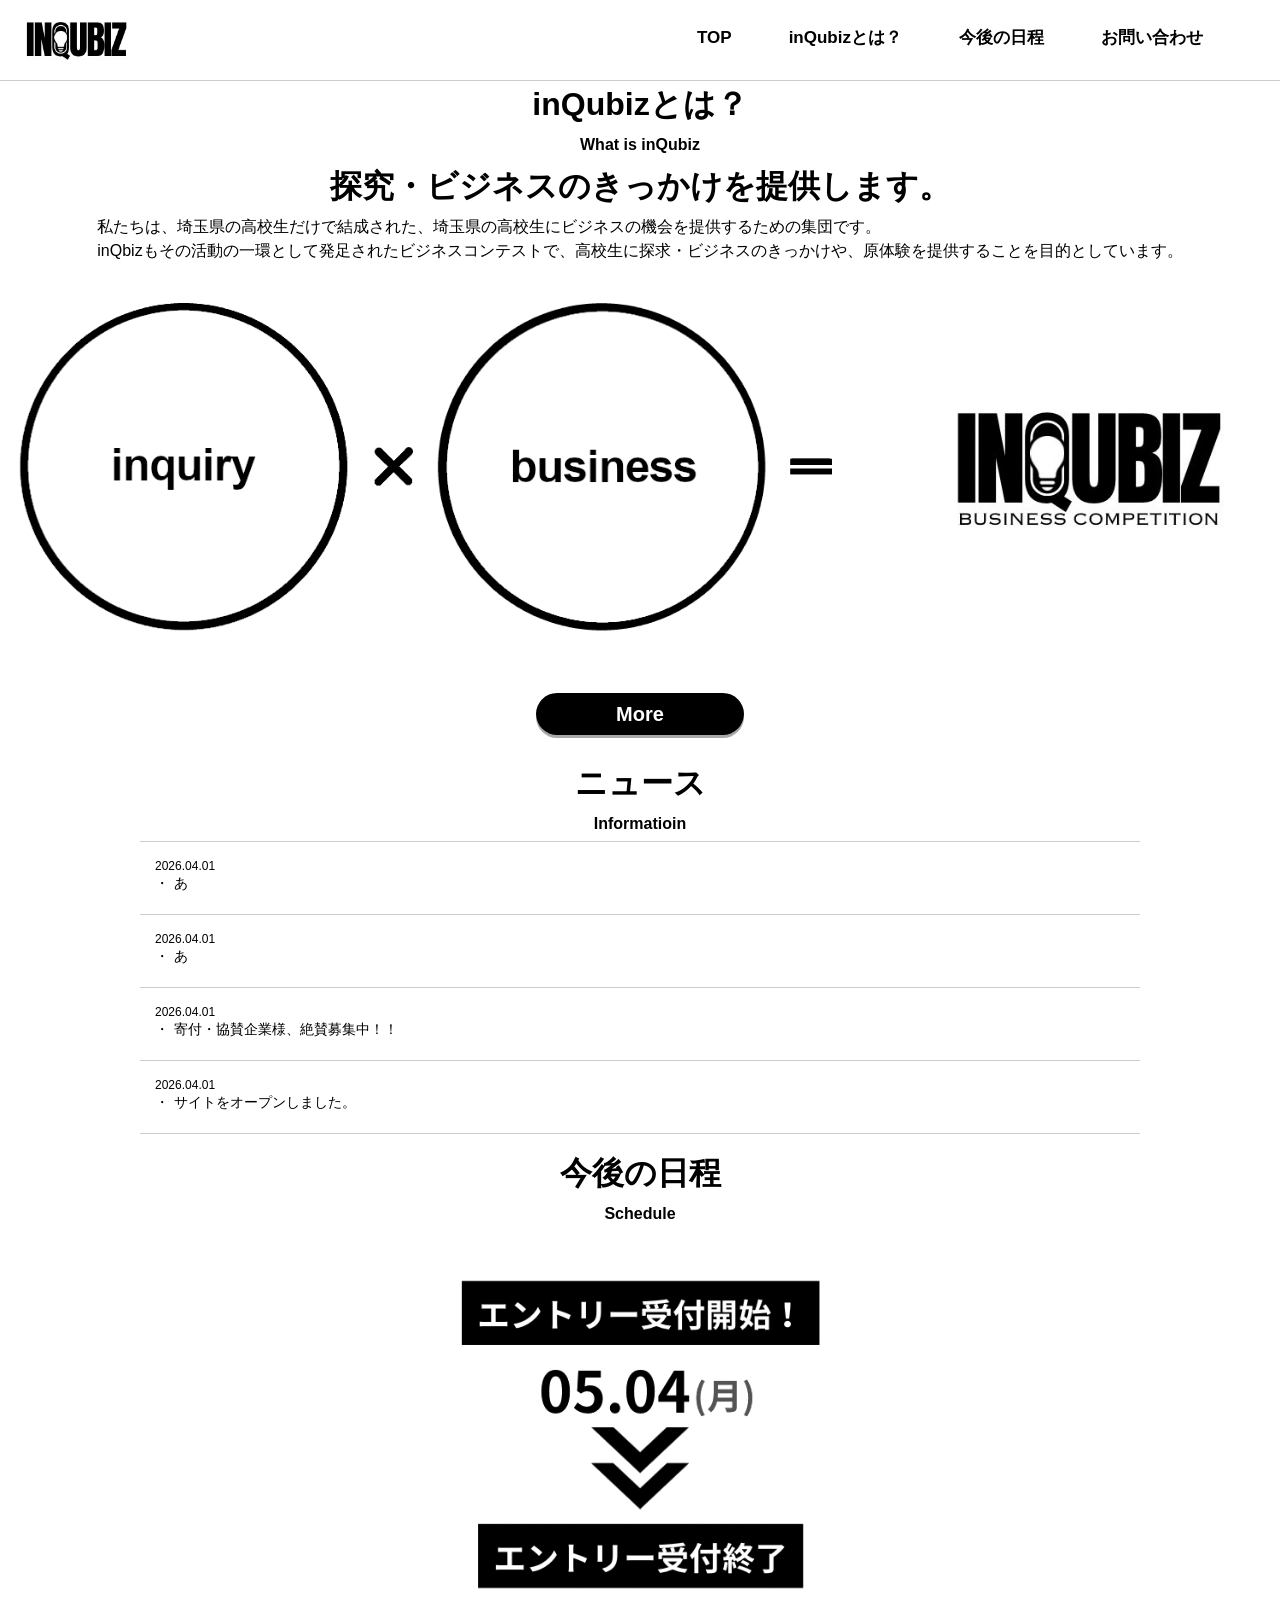
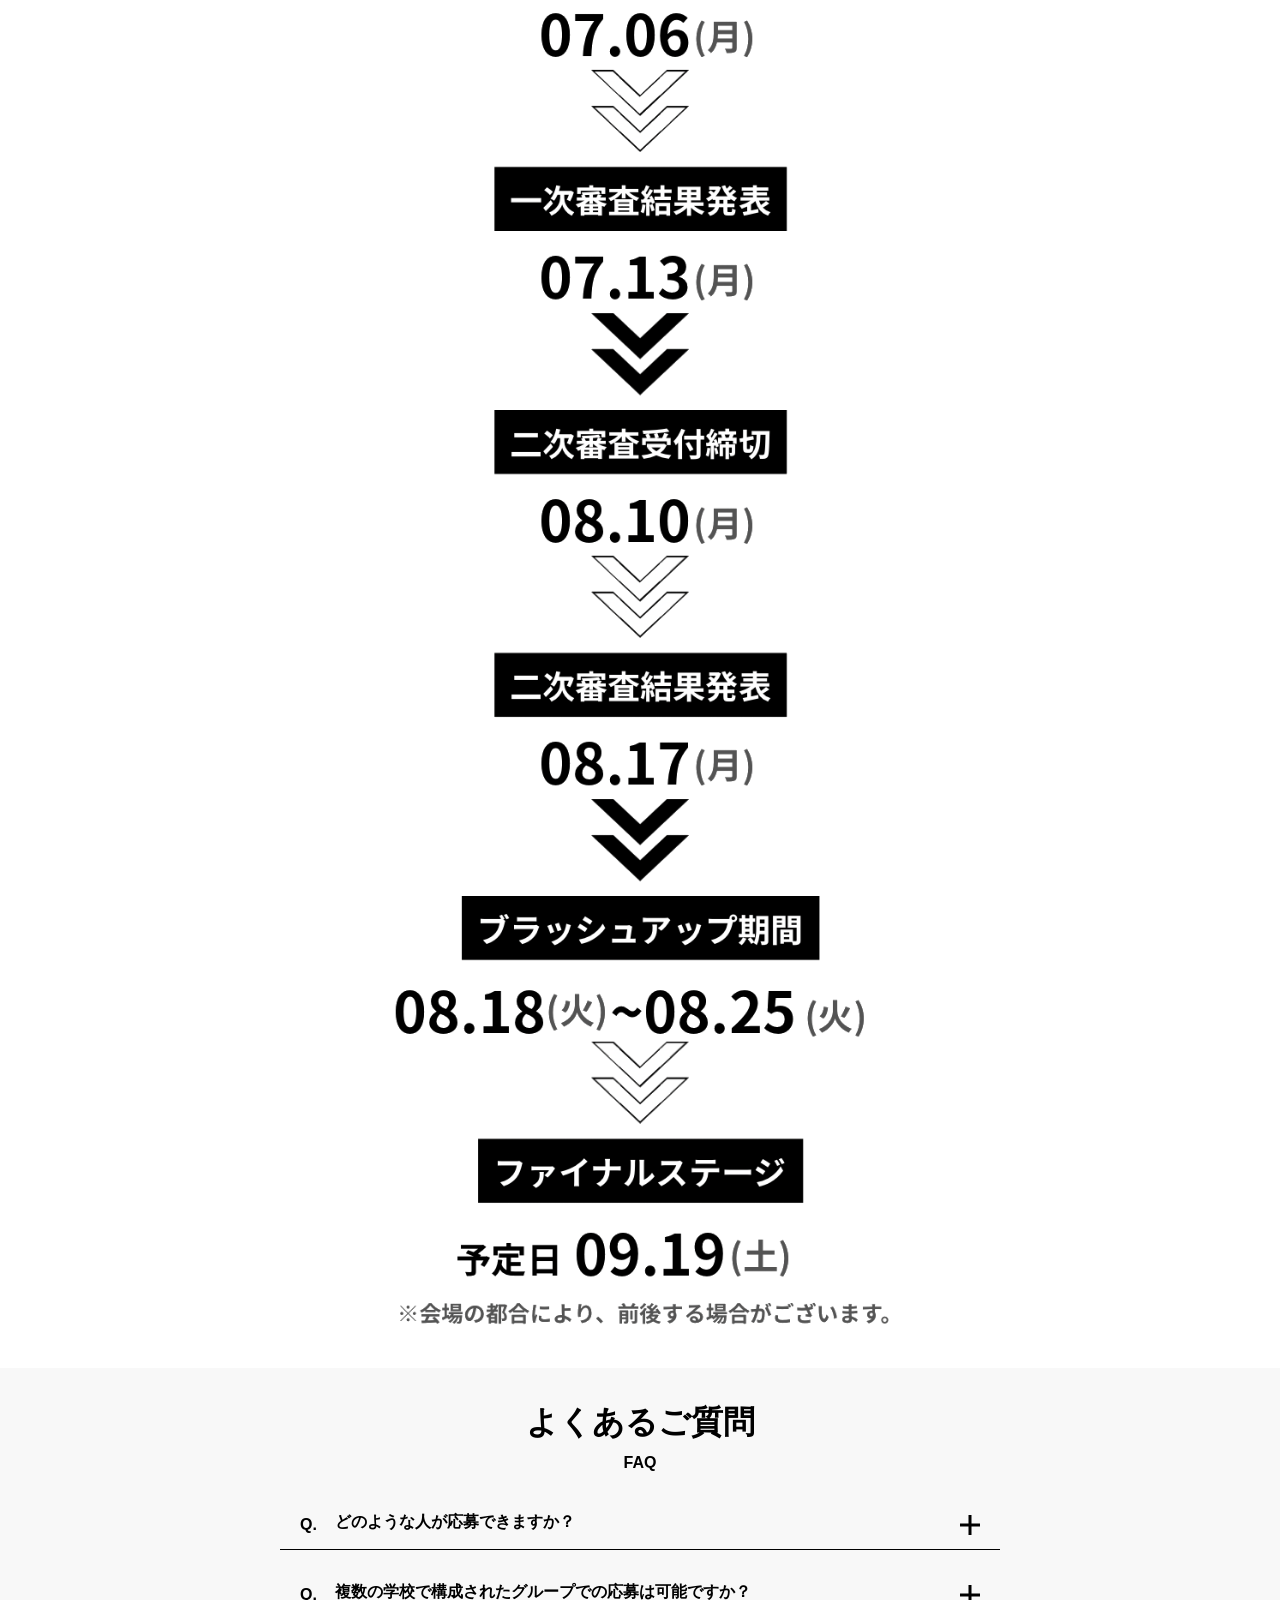
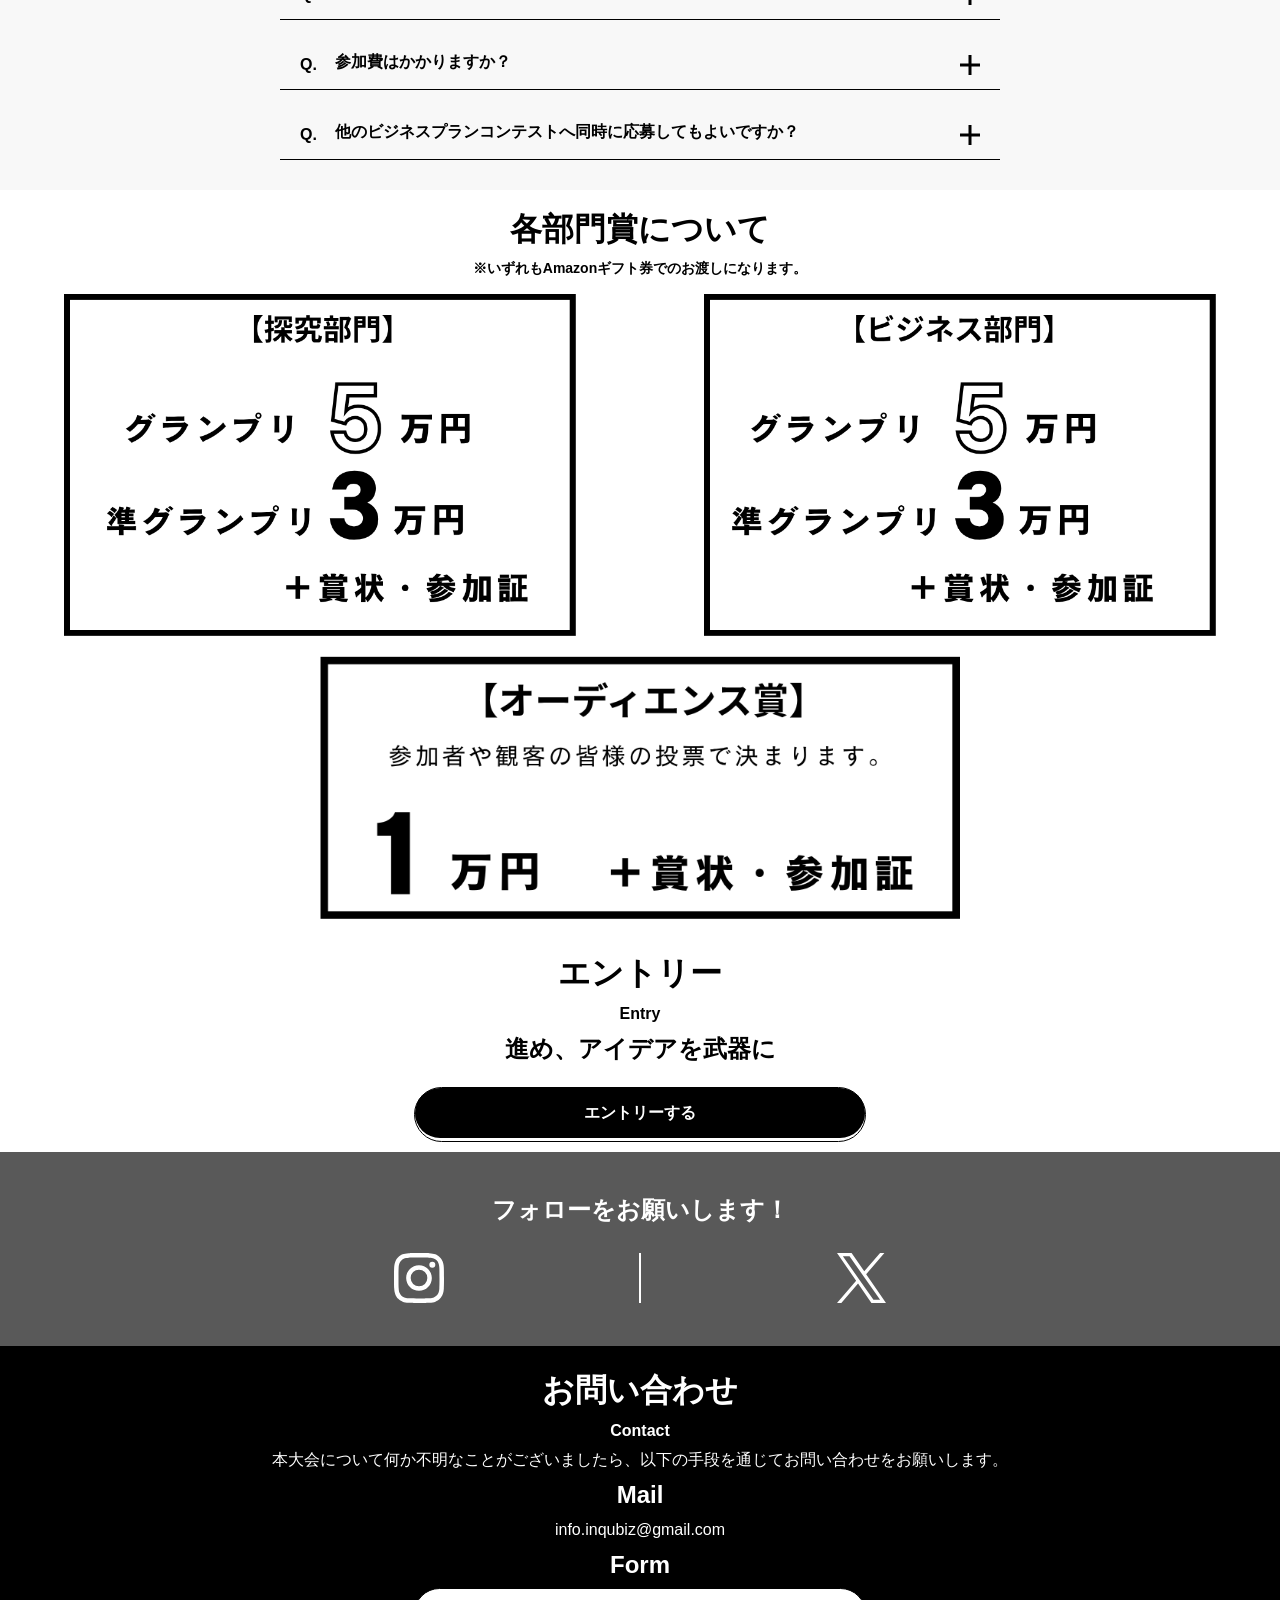
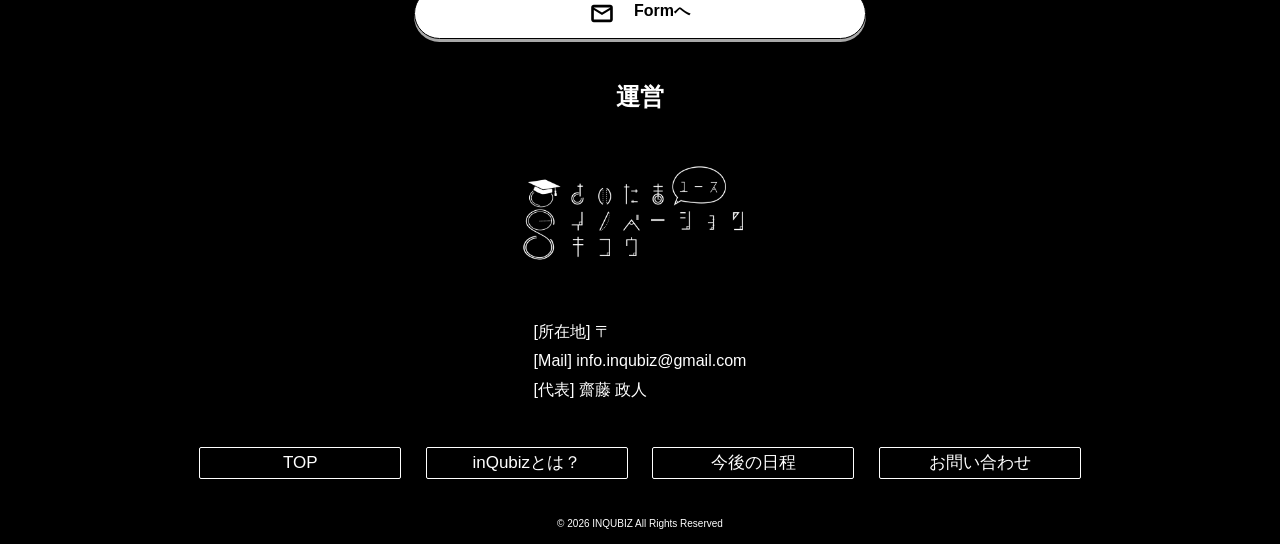
==== commit e23d1076: "Add files via upload" ====
--- a/index.html
+++ b/index.html
@@ -86,8 +86,8 @@
       <section id="Schedule">
         <h1>今後の日程</h1>
         <p><b>Schedule</b></p>
-        <!-- <img src="images/" alt="大会日程"> -->
-        <ul>
+        <img src="images/Schedule.png" alt="大会日程">
+        <!-- <ul>
           <li>
             <h2>応募受付開始</h2>
             <time datetime="2026-05-01"><h1>05/01</h1></time>
@@ -104,7 +104,7 @@
             <h2>ファイナルステージ</h2>
             <time datetime="2026-08-21"><h1>08/21</h1></time>
           </li>
-        </ul>
+        </ul> -->
         <!-- 表示形式をテキストor画像にするかは要検討 -->
       </section><!-- /#Schedule -->
       
--- a/css/style.css
+++ b/css/style.css
@@ -202,6 +202,15 @@
 
 #key_visual video {
   width: 100%;
+}
+
+#Schedule {
+  width: 100%;
+}
+
+#Schedule img {
+  width: 100%;
+  padding-bottom: 20px;
 }
 
 #information {
@@ -649,6 +658,12 @@
     margin-top: 90px;
   }
   
+  #Schedule {
+    max-width: 600px;
+    margin-right: auto;
+    margin-left: auto;
+  }
+
   .Entry_button {
     max-width: 450px;
     margin-right: auto;
--- a/css/WhatisinQubiz.css
+++ b/css/WhatisinQubiz.css
@@ -85,9 +85,6 @@
   padding-bottom: 10px;
   text-align: center;
   margin-top: 70px;
-  max-width: 1000px;
-    margin-left: 0;
-    margin-right: 0;
 }
 
 #Department ul {
@@ -98,6 +95,7 @@
   list-style: none;
   padding-left: 10px;
   padding-right: 10px;
+  margin-bottom: 25px;
 }
 
 #Department ul li img {
@@ -132,7 +130,7 @@
 }
 
 .Contest_Meritlist_exp h2 {
-  padding-top: 10px;
+  padding-top: 7px;
   padding-left: 63px;
   text-align: left;
 }
@@ -177,7 +175,7 @@
 }
 
 .Support_list_exp h2 {
-  padding-top: 10px;
+  padding-top: 7px;
   padding-left: 63px;
   text-align: left;
 }
@@ -199,8 +197,6 @@
 .About_Entry {
   padding: 0 20px;
   padding-bottom: 40px;
-  max-width: 1000px;
-  margin: 0 auto;
 }
 
 .About_Entry h2 {
@@ -208,7 +204,8 @@
 }
 
 .About_Entry a {
-  display: block;
+  display: flex;
+  justify-content: center;
   font-size: 20px;
   font-weight: bold;
   color: #fff;
@@ -219,10 +216,21 @@
 }
 
 @media screen and (min-width: 768px) {
+  #Department {
+    max-width: 1000px;
+    margin-right: auto;
+    margin-left: auto;
+  }
+  
   #Department ul {
     display: flex;
     justify-content: space-evenly;
   }
 
+  .About_Entry {
+    max-width: 450px;
+    margin-right: auto;
+    margin-left: auto;
+  }
 
 }
--- a/css/Entry.css
+++ b/css/Entry.css
@@ -2,4 +2,92 @@
 
 .Eligibility_Requirements {
   margin-top: 70px;
+  padding: 10px 20px;
+  text-align: center;
+}
+
+.EliReq_exp {
+  display: flex;
+  justify-content: space-evenly;
+  padding: 20px 0;
+}
+
+.EliReq_exp h2 {
+  font-size: 20px;
+}
+
+.EliReq_exp h1 {
+  font-size: 24px;
+  padding-top: 25px;
+}
+
+
+.Eligibility_Requirements p {
+  display: inline-block;
+  text-align: left;
+}
+
+.Participation_Flow {
+  padding: 10px 20px;
+  text-align: center;
+}
+
+.Participation_Flow p {
+  display: inline-block;
+  text-align: left;
+}
+
+.Judging_Detail {
+  padding: 0 20px;
+  padding-bottom: 15px;
+}
+
+.Judging_Detail a {
+  display: flex;
+  justify-content: center;
+  font-size: 20px;
+  font-weight: bold;
+  color: #fff;
+  border-radius: 7px;
+  background-color: #000;
+  padding: 10px 80px 10px 80px;
+  box-shadow: 0 3px 0 #a8a8a8;
+}
+
+.Pre_Entry {
+  padding: 0 20px;
+  padding-bottom: 20px;
+}
+
+.Pre_Entry a {
+  display: flex;
+  justify-content: center;
+  font-size: 20px;
+  font-weight: bold;
+  color: #fff;
+  border-radius: 43px;
+  background-color: #000;
+  padding: 10px 50px 10px 50px;
+  box-shadow: 0 3px 0 #a8a8a8;
+}
+
+@media screen and (min-width: 768px) {
+
+  .Participation_Flow {
+    max-width: 1000px;
+    margin-right: auto;
+    margin-left: auto;
+  }
+
+  .Judging_Detail {
+    max-width: 450px;
+    margin-right: auto;
+    margin-left: auto;
+  }
+
+  .Pre_Entry {
+    max-width: 450px;
+    margin-right: auto;
+    margin-left: auto;
+  }
 }
--- a/css/JudgingDetail.css
+++ b/css/JudgingDetail.css
@@ -1,4 +1,125 @@
 @charset "UTF-8";
+
+.About_Judging {
+  margin-top: 70px;
+  padding: 10px 20px;
+  max-width: 1000px;
+  margin: 0 auto;
+}
+
+.About_Judging ul li {
+  border: 2px solid #000;
+  border-radius: 18px;
+  margin: 15px;
+}
+
+.About_Judging ul li + li {
+  margin-top: 15px;
+}
+
+.Judging_listmix {
+  position: relative;
+}
+
+.Judging_listmix h1 {
+  position: absolute;
+  padding-left: 15px;
+}
+
+.Judging_list_exp h2 {
+  padding-top: 7px;
+  padding-left: 100px;
+  text-align: left;
+}
+
+.Judging_list_exp p {
+  padding: 0 10px 10px 10px;
+  text-align: left;
+}
+
+.Judging_listborder {
+  position: absolute;
+  top: 12px;
+  left: 85px;
+  height: 28px;
+  width: 3px;
+  background: #000;
+}
+
+.Judging_Flist_exp h2 {
+  padding-top: 7px;
+  padding-left: 90px;
+  text-align: left;
+}
+
+.Judging_Flistborder {
+  position: absolute;
+  top: 12px;
+  left: 75px;
+  height: 28px;
+  width: 3px;
+  background: #000;
+}
+
+.Judging_Llist_exp h2 {
+  padding-top: 7px;
+  padding-left: 115px;
+  text-align: left;
+}
+
+.Judging_Llistborder {
+  position: absolute;
+  top: 12px;
+  left: 102px;
+  height: 28px;
+  width: 3px;
+  background: #000;
+}
+
+.Judging_Method {
+  padding-bottom: 10px;
+  max-width: 1000px;
+    margin: 0 auto;
+}
+
+.Judging_Method ul li {
+  border: 2px solid #000;
+  border-radius: 18px;
+  margin: 15px;
+}
+
+.Judging_Method ul li + li {
+  margin-top: 15px;
+}
+
+.Method_listmix {
+  position: relative;
+}
+
+.Method_listmix h1 {
+  position: absolute;
+  padding-left: 15px;
+}
+
+.Method_list_exp h2 {
+  padding-top: 7px;
+  padding-left: 63px;
+  text-align: left;
+}
+
+.Method_list_exp p {
+  padding: 0 10px 10px 10px;
+  text-align: left;
+}
+
+.Method_listborder {
+  position: absolute;
+  top: 12px;
+  left: 46px;
+  height: 28px;
+  width: 3px;
+  background: #000;
+}
 
 #JudgingCriteria {
   margin-top: 20px;
@@ -50,6 +171,23 @@
   padding-bottom: 10px;
 }
 
+.BacktoEntry {
+  padding: 20px;
+  background: #000;
+}
+
+.BacktoEntry a {
+  display: flex;
+  justify-content: center;
+  font-size: 20px;
+  font-weight: bold;
+  border-radius: 43px;
+  background-color: #fff;
+  padding: 10px  10px ;
+  box-shadow: 0 3px 0 #a8a8a8;
+  margin: 0 100px;
+}
+
 @media screen and (min-width: 492px) {
   #JudgingCriteria ul {
     display: grid;
@@ -79,4 +217,5 @@
     grid-template-columns: repeat(3, auto);
     gap: 24px;
   }
+
 }
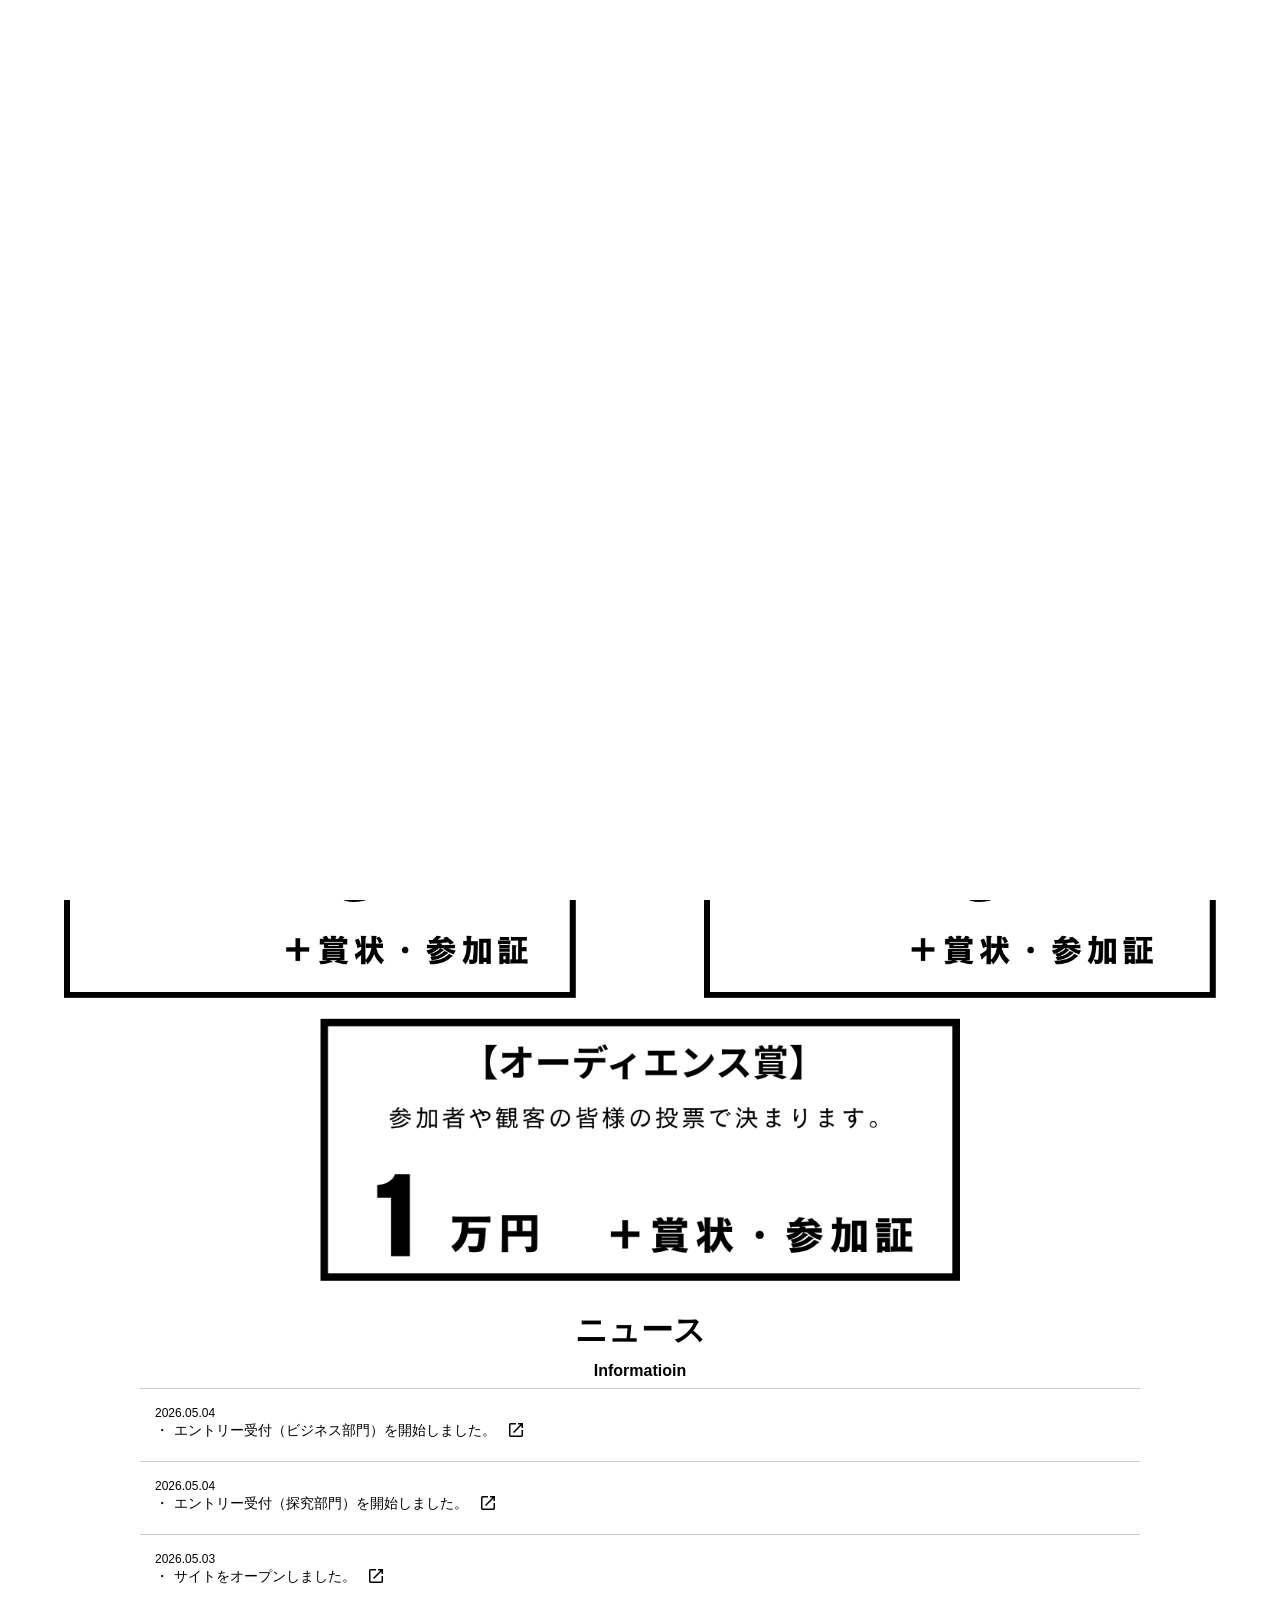
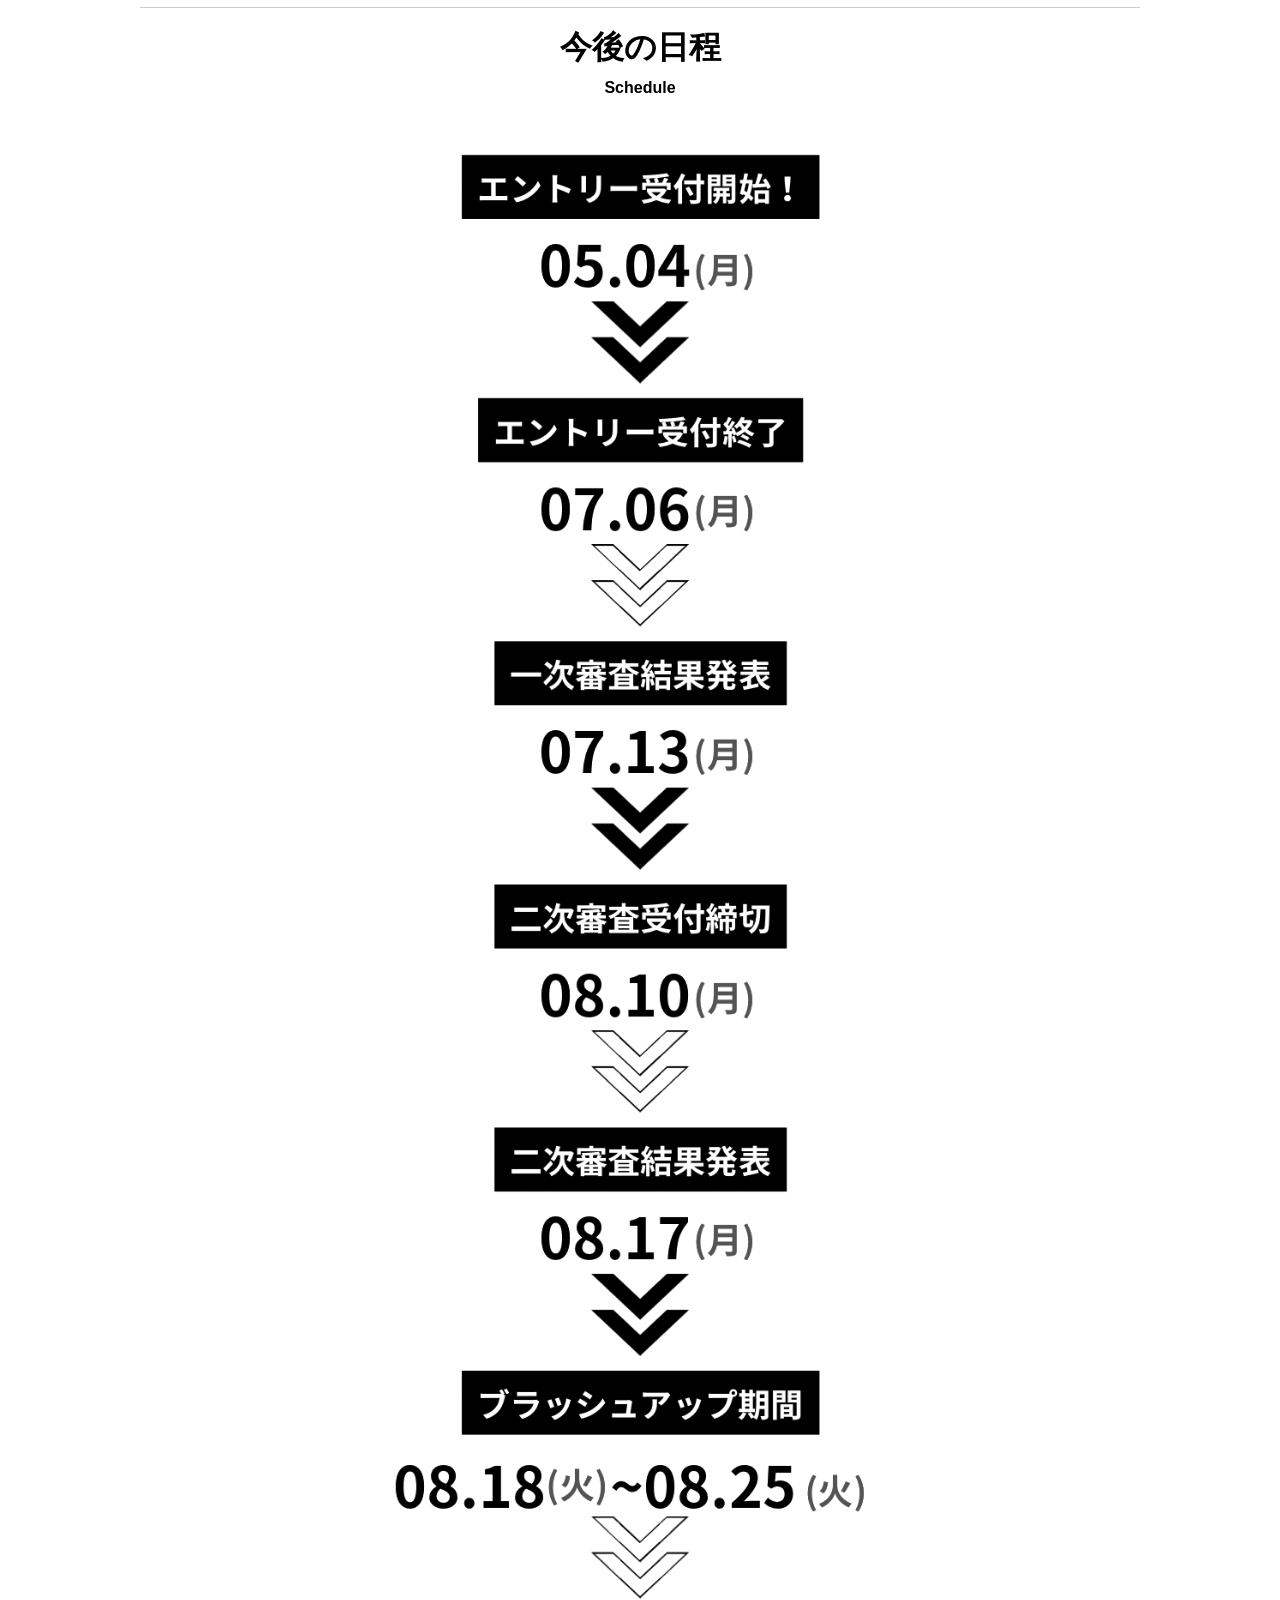
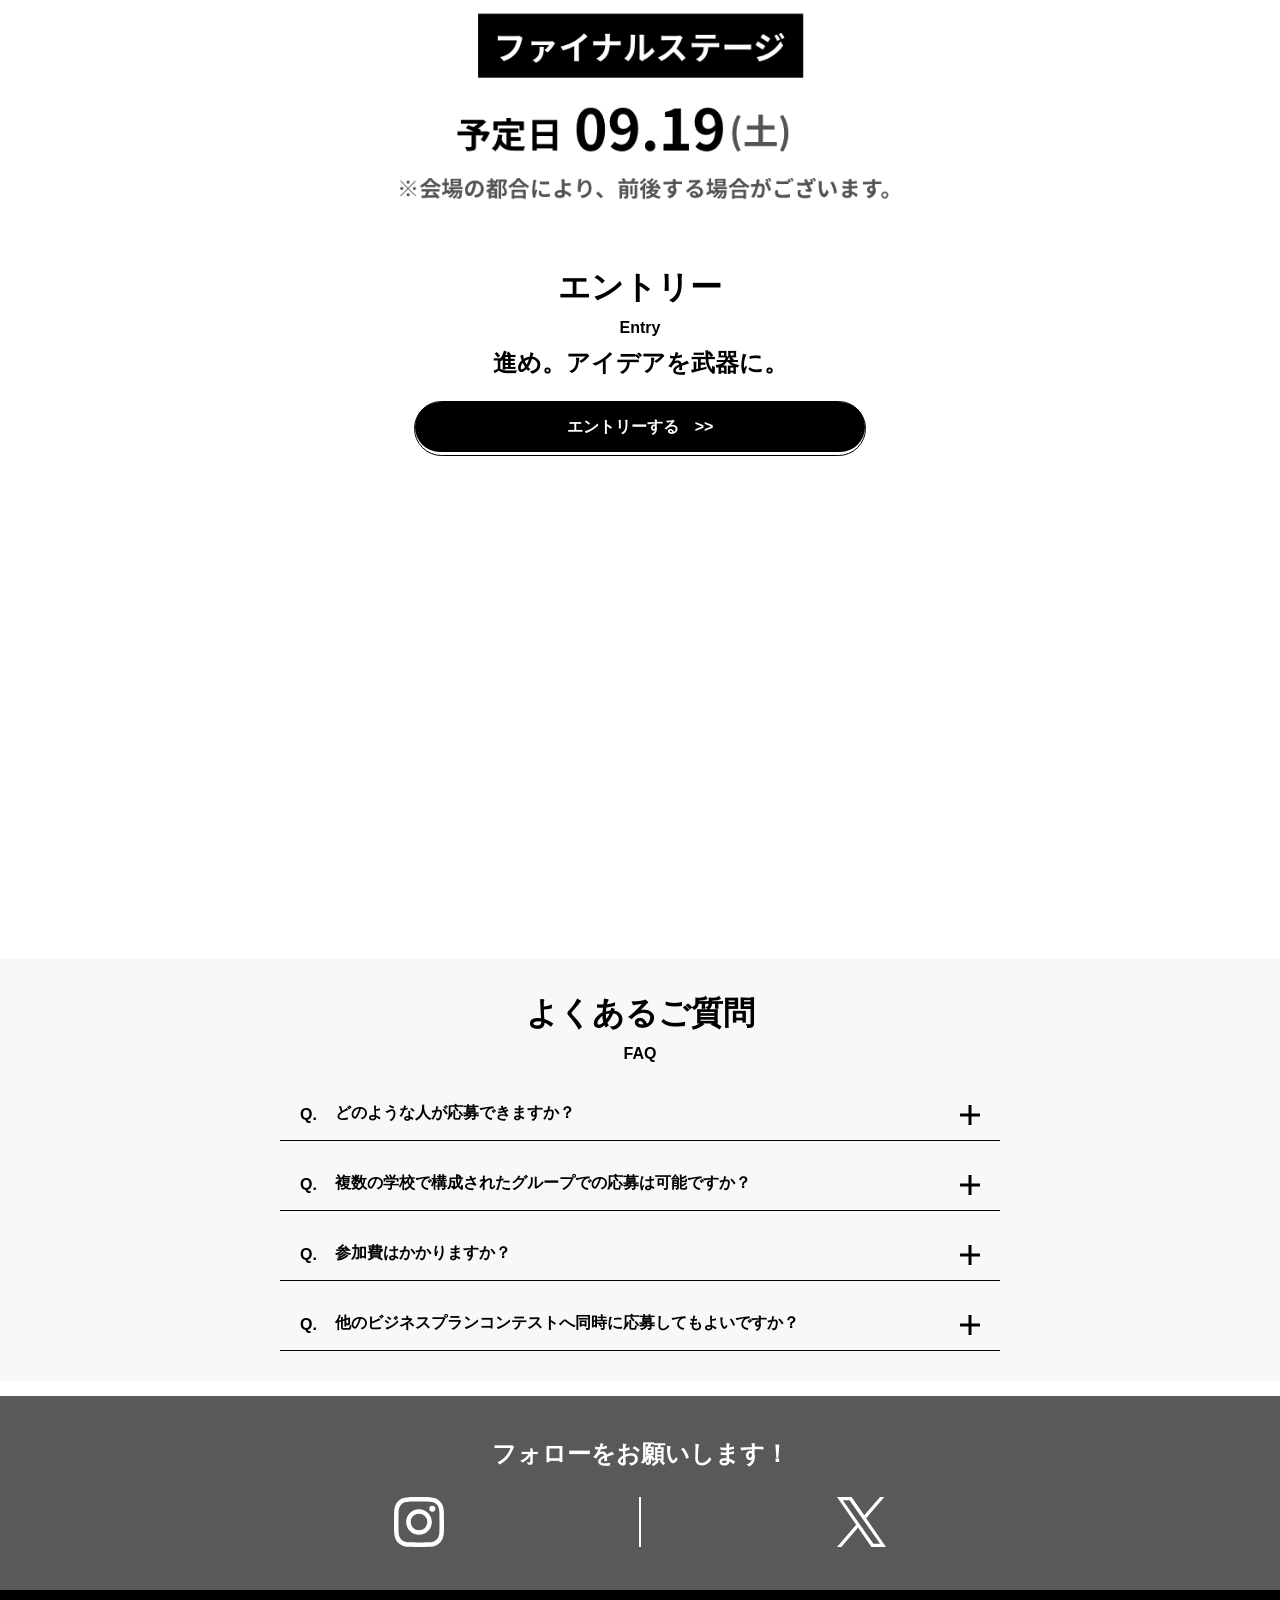
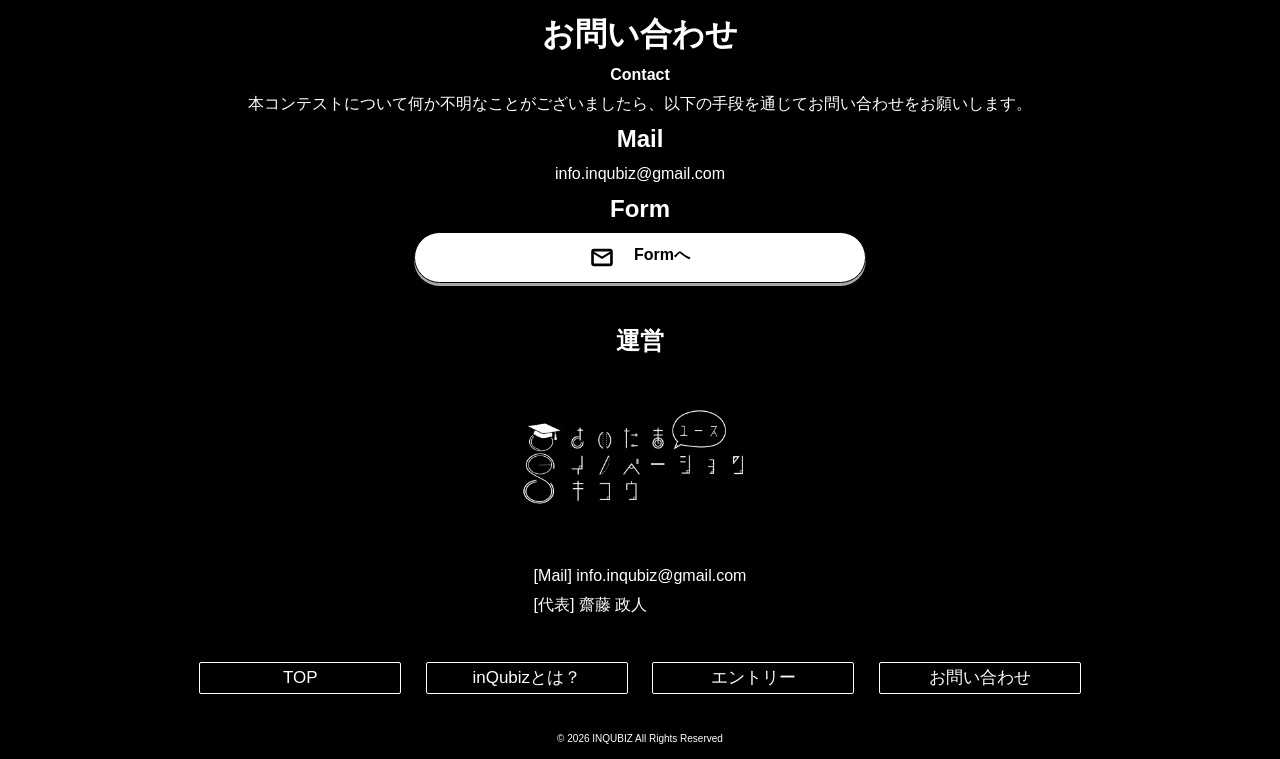
==== commit c853d9c1: "Add files via upload" ====
--- a/index.html
+++ b/index.html
@@ -4,227 +4,245 @@
     <meta charset="UTF-8">
     <meta http-equiv="x-ua-compatible" content="IE=edge">
     <meta name="viewport" content="width=device-width, initial-scale=1.0">
-    <title>INQUBIZビジネスコンテスト｜埼玉ユースイノベーション機構</title>
+    <title>inQubizビジネスコンテスト｜埼玉ユースイノベーション機構</title>
     <meta name="description" content="埼玉ユースイノベーション機構が運営するinQubizビジネスコンテスト公式サイトです。">
-    <meta name="keywords" content="埼玉ユースイノベーション機構,inQubiz,ビジネスコンテスト,ビジコン,部門,探究,ビジネス,アイデア,アイディア,発想,交流,起業,きっかけ,原体験,高校生,学生,お申し込み,審査">
+    <meta name="keywords" content="埼玉ユースイノベーション機構,inQubiz,inqubiz,いんきゅびず,インキュビズ,ビジネスコンテスト,ビジコン,コンテスト,部門,探究,ビジネス,アイデア,アイディア,発想,交流,起業,きっかけ,原体験,高校生,学生,埼玉県,お申し込み,審査,お問い合わせ,ニュース,Information,FAQ,よくあるご質問,今後の日程,スケジュール,賞金,無料,参加費">
+    <meta property="og:locale" content="ja_JP">
+    <meta property="og:site_name" content="inQubizビジネスコンテスト（埼玉ユースイノベーション機構）">
+    <meta property="og:type" content="website">
+    <meta property="og:site_name" content="inQubizビジネスコンテスト｜埼玉ユースイノベーション機構">
+    <meta property="og:url" content="https://inqubiz.main.jp/">
+    <meta property="og:description" content="埼玉ユースイノベーション機構が運営するinQubizビジネスコンテスト公式サイトです。">
+    <meta property="og:image" content="https://inqubiz.main.jp/images/ogpage.png">
+    <meta property="twitter:card" content="summary_large_image">
+    <meta property="twitter:title" content="inQubizビジネスコンテスト｜埼玉ユースイノベーション機構">
+    <meta property="twitter:url" content="https://inqubiz.main.jp/">
+    <meta property="twitter:description" content="埼玉ユースイノベーション機構が運営するinQubizビジネスコンテスト公式サイトです。">
+    <link rel="icon" href="images/pageicon/favicon.ico" sizes="any">
+    <link rel="apple-touch-icon" href="images/pageicon/apple-touch-icon-180x180.png" sizes="180x180">
+    <link rel="icon" type="image/png" href="images/pageicon/android-chrome-192x192.png" sizes="192x192">
     <link rel="stylesheet" href="css/reset.css">
     <link rel="stylesheet" href="css/style.css">
     <link rel="stylesheet" href="css/WhatisinQubiz.css">
     <link rel="stylesheet" href="css/Entry.css">
     <link rel="stylesheet" href="css/JudgingDetail.css">
+    <script type="application/ld+json">
+      {
+        "@context" : "https://schema.org",
+        "@type" : "website",
+        "name" : "inQubizビジネスコンテスト",
+        "url" : "https://inqubiz.main.jp",
+      }
+    </script>
   </head>
   <body>
-    <header>
-      <div class="header_inner">
-        <h1 class="logo"><a href="index.html"><img src="images/INQBIZlogo.png" alt="inQubizlogo"></a></h1>
-        
-        <button class="Header_Ham_Num Ham_Num" id="js_Ham" type="button">
-          <span></span>
-          <span></span>
-          <span></span>
-        </button>
-
-        <nav class="header_menu" id="js_Nav">
-          <ul class="header_nav nav_items nav-items">
-            <li class="nav-items_item"><a href="#">TOP</a></li>
-            <li class="nav-items_item"><a href="WhatisinQubiz.html">inQubizとは？</a></li>
-            <li class="nav-items_item"><a href="#Schedule">今後の日程</a></li>
-            <li class="nav-items_item"><a href="#Contact">お問い合わせ</a></li>
-          </ul>
-          <div class="header_nav_sns">
+
+    <div id="loading">
+      <video id="loadingvideo" autoplay muted playsinline></video>
+    </div><!-- /.loading -->
+
+    <div id="contents">
+      <header>
+        <div class="header_inner">
+          <h1 class="logo"><a href="index.html"><img src="images/INQBIZlogo.png" alt="inQubizlogo"></a></h1>
+          
+          <button class="Header_Ham_Num Ham_Num" id="js_Ham" type="button">
+            <span></span>
+            <span></span>
+            <span></span>
+          </button>
+
+          <nav class="header_menu" id="js_Nav">
+            <ul class="header_nav nav_items nav-items">
+              <li class="nav-items_item"><a href="#">TOP</a></li>
+              <li class="nav-items_item inqubizdisplay"><a href="WhatisinQubiz.html">inQubizとは？</a></li>
+              <li class="nav-items_item"><a href="#Schedule">今後の日程</a></li>
+              <li class="nav-items_item"><a href="Entry.html">エントリー</a></li>
+              <li class="nav-items_item"><a href="#Contact">お問い合わせ</a></li>
+            </ul>
+            <div class="header_nav_sns">
+            <ul>
+              <li><a href="https://www.instagram.com/inqubiz" target="_blank"><img src="images/InstagramLogo-Black.svg" alt="Instagram"></a></li>
+              <li><span class="sns_linksborder"></span></li>
+              <li><a href="https://x.com/InQubizofficial" target="_blank"><img src="images/XLogo-Black.svg" alt="X"></a></li>
+            </ul>
+          </div>
+          </nav>
+        </div>
+      </header>
+
+      <main>
+
+        <div id="key_visual">
+          <img src="images/keyvisual_schedule.png" alt="キービジュアルカレンダー">
+        </div>
+        <!-- /#key_visual -->
+
+        <section id="WhatisinQubiz">
+          <h1>inQubizとは？</h1>
+          <p><b>What is inQubiz</b></p>
+          <h1>探究・ビジネスのきっかけを提供します。</h1>
+          <p>私たちは、埼玉県の高校生だけで結成された、埼玉県の高校生にビジネスの機会を提供するための集団です。<br>inQbizもその活動の一環として発足されたビジネスコンテストで、高校生に探求・ビジネスのきっかけや、原体験を提供することを目的としています。</p></div>
+          <img src="images/WhatisINQUBIZ.png" alt="inQubizとは">
+          <p class="WhatisinQubiz_More"><a href="WhatisinQubiz.html">More　>></a></p>
+        </section><!-- /#WhatisinQubiz -->
+
+
+        <section class="Reward">
+          <h1>各部門賞について</h1>
+          <p><b>※いずれもAmazonギフト券でのお渡しになります。</b></p>
+          <div class="Reward_img">
+            <img src="images/RewardInqdep.png" alt="探究部門賞 グランプリ5万円 準グランプリ3万円 +賞状・参加証">
+            <img src="images/RewardBusdep.png" alt="ビジネス部門賞 グランプリ5万円 準グランプリ3万円 +賞状・参加証">
+          </div>
+            <img class="RewardAud" src="images/RewardAudience.png" alt="オーディエンス賞 参加者や観客の皆様の投票で決まります。 1万円 +賞状・参加証">
+        </section>
+
+        <section id="information">
+          <h1>ニュース</h1>
+          <p><b>Informatioin</b></p>
           <ul>
-            <li><a href="https://www.instagram.com/inqubiz" target="_blank"><img src="images/InstagramLogo-Black.svg" alt="Instagram"></a></li>
-            <li><span class="sns_linksborder"></span></li>
-            <li><a href="https://x.com/InQubizofficial" target="_blank"><img src="images/XLogo-Black.svg" alt="X"></a></li>
-          </ul>
-        </div>
-        </nav>
-      </div>
-    </header>
-
-    <main>
-
-      <!-- <div id="key_visual">
-        <video autoplay muted loop poster="images/169動画ファイル貼り付け位置.png">
-          <source src="videos/aiueo.mp4.MP4">
-        </video> -->
-      <!-- タイトル文字は白の太字で、動画自体は薄暗く！！　※CSSからフィルターをかけてあげれば動画編集者の負担減<=できれば実装したい -->
-      <!-- </div>/#key_visual -->
-
-      <section id="WhatisinQubiz">
-        <h1>inQubizとは？</h1>
-        <p><b>What is inQubiz</b></p>
-        <h1>探究・ビジネスのきっかけを提供します。</h1>
-        <p>私たちは、埼玉県の高校生だけで結成された、埼玉県の高校生にビジネスの機会を提供するための集団です。<br>inQbizもその活動の一環として発足されたビジネスコンテストで、高校生に探求・ビジネスのきっかけや、原体験を提供することを目的としています。</p></div>
-        <img src="images/WhatisINQUBIZ.png" alt="inQubizとは">
-        <p class="WhatisinQubiz_More"><a href="WhatisinQubiz.html">More</a></p>
-      </section><!-- /#WhatisinQubiz -->
-
-      <section id="information">
-        <h1>ニュース</h1>
-        <p><b>Informatioin</b></p>
-        <ul>
-          <li>
-            <time datetime="2026-04-01">2026.04.01</time>
-            <p><a href="">あ</a></p>
-          </li>
-          <li>
-            <time datetime="2026-04-01">2026.04.01</time>
-            <p><a href="">あ</a></p>
-          </li>
-          <li>
-            <time datetime="2026-04-01">2026.04.01</time>
-            <p><a href="">寄付・協賛企業様、絶賛募集中！！</a></p>
-          </li>
-          <li>
-            <time datetime="2026-04-01">2026.04.01</time>
-            <p><a href="">サイトをオープンしました。</a></p>
-          </li>
-        </ul>
-      </section><!-- /#information -->
-
-      <section id="Schedule">
-        <h1>今後の日程</h1>
-        <p><b>Schedule</b></p>
-        <img src="images/Schedule.png" alt="大会日程">
-        <!-- <ul>
-          <li>
-            <h2>応募受付開始</h2>
-            <time datetime="2026-05-01"><h1>05/01</h1></time>
-          </li>
-          <li>
-            <h2>応募締切・一次審査</h2>
-            <time datetime="2026-06-01"><h1>06/01</h1></time>
-          </li>
-          <li>
-            <h2>二次審査</h2>
-            <time datetime="2026-07-15"><h1>07/15</h1></time>
-          </li>
-          <li>
-            <h2>ファイナルステージ</h2>
-            <time datetime="2026-08-21"><h1>08/21</h1></time>
-          </li>
-        </ul> -->
-        <!-- 表示形式をテキストor画像にするかは要検討 -->
-      </section><!-- /#Schedule -->
-      
-      <section id="FAQ">
-        <h1>よくあるご質問</h1>
-        <p><b>FAQ</b></p>
-
-        <div class="FAQ_item">
-          <div class="FAQ_Question_wrap">
-            <p class="FAQ_Question_title">どのような人が応募できますか？</p>
-            <span class="minus_icon"></span>
-            <span class="plus_icon"></span>
-          </div>
-          <div class="FAQ_Answer_wrap">
-            <p class="FAQ_Answer_text">応募には条件がございます。ご確認の上、ご応募ください。</p>
-          </div>
-        </div>
-
-        <div class="FAQ_item">
-          <div class="FAQ_Question_wrap">
-            <p class="FAQ_Question_title">複数の学校で構成されたグループでの応募は可能ですか？</p>
-            <span class="minus_icon"></span>
-            <span class="plus_icon"></span>
-          </div>
-          <div class="FAQ_Answer_wrap">
-            <p class="FAQ_Answer_text">応募可能です。</p>
-          </div>
-        </div>
-
-        <div class="FAQ_item">
-          <div class="FAQ_Question_wrap">
-            <p class="FAQ_Question_title">参加費はかかりますか？</p>
-            <span class="minus_icon"></span>
-            <span class="plus_icon"></span>
-          </div>
-          <div class="FAQ_Answer_wrap">
-            <p class="FAQ_Answer_text">参加費はございません。無料でご応募いただけます。</p>
-          </div>
-        </div>
-
-        <div class="FAQ_item">
-          <div class="FAQ_Question_wrap">
-            <p class="FAQ_Question_title">他のビジネスプランコンテストへ同時に応募してもよいですか？</p>
-            <span class="minus_icon"></span>
-            <span class="plus_icon"></span>
-          </div>
-          <div class="FAQ_Answer_wrap">
-            <p class="FAQ_Answer_text">同時に応募することは差し支えありません。</p>
-          </div>
-        </div>
-      </section><!-- /#FAQ -->
-
-      <section class="Reward">
-        <h1>各部門賞について</h1>
-        <p><b>※いずれもAmazonギフト券でのお渡しになります。</b></p>
-        <div class="Reward_img">
-          <img src="images/RewardInqdep.png" alt="探究部門賞">
-          <img src="images/RewardBusdep.png" alt="ビジネス部門賞">
-        </div>
-          <img class="RewardAud" src="images/RewardAudience.png" alt="オーディエンス賞">
-      </section>
-
-      <div id="Entry1">
-        <h1>エントリー</h1>
-        <p><b>Entry</b></p>
-        <h2 class="entry1_exp">進め、アイデアを武器に</h2>
-        <div class="Entry_button">
-          <a href="Entry.html"><p><b>エントリーする</b></p></a>
-        </div>
-        <!--Google formなどの申し込みフォームリンク必須-->
-      </div><!-- /.Entry -->
-
-      <section id="sns_links">
-        <h2>フォローをお願いします！</h2>
-        <nav>
-            <a href="https://www.instagram.com/inqubiz" target="_blank"><img src="images/InstagramLogo-White.svg" alt="Instagram"></a>
-            <span class="sns_linksborder"></span>
-            <a href="https://x.com/InQubizofficial" target="_blank"><img src="images/XLogo-White.svg" alt="X"></a>
-        </nav>
-      </section>
-
-      <section id="Contact">
-        <h1>お問い合わせ</h1>
-        <p><b>Contact</b></p>
-        <p class="Con_exp">本大会について何か不明なことがございましたら、以下の手段を通じてお問い合わせをお願いします。</p>
-        <nav>
-          <ul class="Contact_li">
-            <li">
-              <h2>Mail</h2>
-              <p>info.inqubiz@gmail.com</p>
+            <!-- <li>
+              <time datetime="2026-04-01">2026.04.01</time>
+              <p><a href="">あ</a></p>
+            </li> -->
+            <li>
+              <time datetime="2026-05-04">2026.05.04</time>
+              <p><a href="pdf/エントリーマニュアル(ビジネス部門).pdf" target="_blank">エントリー受付（ビジネス部門）を開始しました。</a></p>
             </li>
-            <h2>Form</h2>
-            <li class="Con_Form">
-              <img src="images/Form_icon.svg" alt="Form">
-              <p><a href="https://forms.gle/ePqwcwbjR7kjoTkC9" target="_blank"><b>Formへ</b></a></p>
+            <li>
+              <time datetime="2026-05-04">2026.05.04</time>
+              <p><a href="pdf/エントリーマニュアル(探究部門).pdf" target="_blank">エントリー受付（探究部門）を開始しました。</a></p>
+            </li>
+            <li>
+              <time datetime="2026-05-03">2026.05.03</time>
+              <p><a href="pdf/InQubiz概要資料(学生用).pdf" target="_blank">サイトをオープンしました。</a></p>
             </li>
           </ul>
-        </nav>
-      </section>
-
-      <section id="Management">
-        <h2>運営</h2>
-        <img src="images/SuioFullWhite.PNG" alt="運営">
+        </section><!-- /#information -->
+
+
+        <section id="Schedule">
+          <h1>今後の日程</h1>
+          <p><b>Schedule</b></p>
+          <img src="images/Schedule.png" alt="コンテスト日程 エントリー受付開始 05/04(月) → エントリー受付終了 07/06(月) → 一次審査結果発表 07/13(月) → 二次審査結果発表 08/17(月) → ブラシュアップ期間 08/18(火) ～ 08/25(火) → ファイナルステージ 予定日 09/19(土)">
+        </section><!-- /#Schedule -->
+        
+        <div id="Entry1">
+          <h1>エントリー</h1>
+          <p><b>Entry</b></p>
+          <h2 class="entry1_exp">進め。アイデアを武器に。</h2>
+          <div class="Entry_button">
+            <a href="Entry.html"><p><b>エントリーする　>></b></p></a>
+          </div>
+          <!--Google formなどの申し込みフォームリンク必須-->
+        </div><!-- /.Entry -->
+
+        <section class="document">
+          <iframe src="https://drive.google.com/file/d/1N50EH_7ppsVpFe0yMWSdH_psDxvURYgb/preview" frameborder="0"  allow="autoplay" allowfullscreen ></iframe>
+        </section>
+
+
+        <section id="FAQ">
+          <h1>よくあるご質問</h1>
+          <p><b>FAQ</b></p>
+
+          <div class="FAQ_item">
+            <div class="FAQ_Question_wrap">
+              <p class="FAQ_Question_title">どのような人が応募できますか？</p>
+              <span class="minus_icon"></span>
+              <span class="plus_icon"></span>
+            </div>
+            <div class="FAQ_Answer_wrap">
+              <p class="FAQ_Answer_text">本コンテストは埼玉県内に在住、もしくは埼玉県内の高校に通っている方を対象としています。</p>
+            </div>
+          </div>
+
+          <div class="FAQ_item">
+            <div class="FAQ_Question_wrap">
+              <p class="FAQ_Question_title">複数の学校で構成されたグループでの応募は可能ですか？</p>
+              <span class="minus_icon"></span>
+              <span class="plus_icon"></span>
+            </div>
+            <div class="FAQ_Answer_wrap">
+              <p class="FAQ_Answer_text">応募可能です。</p>
+            </div>
+          </div>
+
+          <div class="FAQ_item">
+            <div class="FAQ_Question_wrap">
+              <p class="FAQ_Question_title">参加費はかかりますか？</p>
+              <span class="minus_icon"></span>
+              <span class="plus_icon"></span>
+            </div>
+            <div class="FAQ_Answer_wrap">
+              <p class="FAQ_Answer_text">参加費はございません。無料でご応募いただけます。</p>
+            </div>
+          </div>
+
+          <div class="FAQ_item">
+            <div class="FAQ_Question_wrap">
+              <p class="FAQ_Question_title">他のビジネスプランコンテストへ同時に応募してもよいですか？</p>
+              <span class="minus_icon"></span>
+              <span class="plus_icon"></span>
+            </div>
+            <div class="FAQ_Answer_wrap">
+              <p class="FAQ_Answer_text">同時に応募することは差し支えありません。</p>
+            </div>
+          </div>
+        </section><!-- /#FAQ -->
+
+
+
+        <section id="sns_links">
+          <h2>フォローをお願いします！</h2>
+          <nav>
+              <a href="https://www.instagram.com/inqubiz" target="_blank"><img src="images/InstagramLogo-White.svg" alt="Instagram"></a>
+              <span class="sns_linksborder"></span>
+              <a href="https://x.com/InQubizofficial" target="_blank"><img src="images/XLogo-White.svg" alt="X"></a>
+          </nav>
+        </section>
+
+        <section id="Contact">
+          <h1>お問い合わせ</h1>
+          <p><b>Contact</b></p>
+          <p class="Con_exp">本コンテストについて何か不明なことがございましたら、以下の手段を通じてお問い合わせをお願いします。</p>
+          <nav>
+            <ul class="Contact_li">
+              <li">
+                <h2>Mail</h2>
+                <p>info.inqubiz@gmail.com</p>
+              </li>
+              <h2>Form</h2>
+              <li class="Con_Form">
+                <img src="images/Form_icon.svg" alt="Form">
+                <p><a href="https://forms.gle/ePqwcwbjR7kjoTkC9" target="_blank"><b>Formへ</b></a></p>
+              </li>
+            </ul>
+          </nav>
+        </section>
+
+        <section id="Management">
+          <h2>運営</h2>
+          <img src="images/SuioFullWhite.PNG" alt="運営 埼玉ユースイノベーション機構">
+          <ul>
+            <!-- <li><p>[所在地] 〒</p></li> -->
+            <li><p>[Mail] info.inqubiz@gmail.com</p></li>
+            <li><p>[代表] 齋藤 政人</p></li>
+          </ul>
+        </section>
+      </main>
+
+      <footer>
         <ul>
-          <li><p>[所在地] 〒</p></li>
-          <li><p>[Mail] info.inqubiz@gmail.com</p></li>
-          <li><p>[代表] 齋藤 政人</p></li>
+          <li><a href="#">TOP</a></li>
+          <li><a href="WhatisinQubiz.html">inQubizとは？</a></li>
+          <li><a href="Entry.html">エントリー</a></li>
+          <li><a href="#Contact">お問い合わせ</a></li>
         </ul>
-      </section>
-    </main>
-
-    <footer>
-      <ul>
-        <li><a href="#">TOP</a></li>
-        <li><a href="WhatisinQubiz.html">inQubizとは？</a></li>
-        <li><a href="#Schedule">今後の日程</a></li>
-        <li><a href="#Contact">お問い合わせ</a></li>
-      </ul>
-      <p class="copyright"><small>&copy; 2026 INQUBIZ All Rights Reserved</small></p>
-    </footer>
+        <p class="copyright"><small>&copy; 2026 INQUBIZ All Rights Reserved</small></p>
+      </footer>
+    </div>
     <script src="js/script.js"></script>
     <script src="js/jquery/jquery-4.0.0.min.js"></script>
   </body>
--- a/css/style.css
+++ b/css/style.css
@@ -1,727 +1,785 @@
-@charset "UTF-8";
-
-html {
-  scroll-behavior: smooth;
-}
-
-body {
-  font-family: "Zen Kaku Gothic Antique", sans-serif;
-}
-
-h1 {
-  font-size: 32px;
-}
-
-h2 {
-  font-size: 24px;
-}
-
-h3 {
-  font-size: 20px;
-}
-
-p {
-  font-size: 16px;
-}
-
-a {
-  text-decoration: none;
-  color: #000;
-}
-
-ul li {
-  list-style: none;
-}
-
-h1,h2,h3,p {
-  text-align: center;
-  line-height: 1.5;
-  padding-bottom: 5px;
-}
-
-header {
-  position: fixed;
-  top: 0;
-  left: 0;
-  right: 0;
-  background: #fff;
-  width: 100%;
-  height: 60px;
-  border-bottom: solid 1px #cccccc;
-  z-index: 999;
-}
-
-.header_inner {
-  padding:0 20px;
-  display: flex;
-  align-items: center;
-  justify-content: space-between;
-  height: inherit;
-  position: relative;
-}
-
-.logo {
-  display: inline-block;
-}
-
-.logo img {
-  height: 100%;
-}
-
-header .logo {
-  position: absolute;
-  top: 10px;
-  left: 10px;
-  height: 40px;
-}
-
-header nav {
-  position: absolute;
-  right: 0;
-  left: 0;
-  top: 0;
-  width: 100%;
-  height: 400px;
-  border-left: 1px solid #000;
-  border-bottom: 1px solid #000;
-  border-bottom-left-radius: 20px;
-  transform: translateX(100%);
-  background: #fffffff2;
-  transition: ease .4s;
-}
-
-.Header_Ham_Num {
-  width: 48px;
-  height: 100%;
-}
-
-.Ham_Num {
-  position: absolute;
-  right: 0;
-  background-color: transparent;
-  border-color: transparent;
-  z-index: 9999;
-}
-
-.Ham_Num span {
-  width: 100%;
-  height: 1px;
-  background-color: #000;
-  position: relative;
-  transition: ease .4s;
-  display: block;
-}
-
-.Ham_Num span:nth-child(1) {
-  top: 0;
-}
-
-.Ham_Num span:nth-child(2) {
-  margin: 8px 0;
-}
-
-.Ham_Num span:nth-child(3) {
-  top: 0;
-}
-
-header nav.active {
-  transform: translateX(0);
-}
-
-.Ham_Num.active span:nth-child(1) {
-  top: 5px;
-  transform: rotate(45deg);
-}
-
-.Ham_Num.active span:nth-child(2) {
-  opacity: 0;
-}
-
-.Ham_Num.active span:nth-child(3) {
-  top: -13px;
-  transform: rotate(-45deg);
-}
-
-.header_menu.active {
-  transform: translateX(0)
-}
-
-.Ham_Num.active span:nth-child(1) {
-  top: 5px;
-  transform: rotate(45deg);
-}
-
-.Ham_Num.active span:nth-child(2) {
-  opacity: 0;
-}
-
-.Ham_Num.active span:nth-child(3) {
-  top: -13px;
-  transform: rotate(-45deg);
-}
-
-.nav-items {
-  padding-top: 80px;
-}
-
-.nav-items_item a {
-  color: black;
-  font-weight: bold;
-  width: 100%;
-  display: block;
-  text-align: center;
-  font-size: 20px;
-  margin-bottom: 24px;
-}
-
-.header_nav_sns ul {
-  padding-top: 10px;
-  display: flex;
-  justify-content: space-evenly;
-}
-
-.header_nav_sns .sns_linksborder {
-  position: absolute;
-  height: 30px;
-  width: 3px;
-  background: #000;
-}
-
-.header_nav_sns img {
-  height: 30px;
-}
-
-main {
-  width: 100%;
-}
-
-#key_visual {
-  width: 100%;
-  margin-top: 70px;
-}
-
-#key_visual video {
-  width: 100%;
-}
-
-#Schedule {
-  width: 100%;
-}
-
-#Schedule img {
-  width: 100%;
-  padding-bottom: 20px;
-}
-
-#information {
-  padding: 15px;
-  max-width: 1000px;
-    margin: 0 auto;
-}
-
-#information ul li {
-  padding: 15px;
-  border-bottom: solid 1px #cccccc;
-  
-}
-
-#information ul li:first-child {
-  border-top: solid 1px #cccccc;
-}
-
-#information ul li time {
-  display: inline-block;
-  font-size: 12px;
-}
-
-#information ul li p {
-  font-size: 14px;
-  text-align: left;
-}
-
-#information ul li a {
-  display: block;
-}
-
-#information ul li a::before {
-  content: "・";
-  padding-right: 5px;
-}
-
-#FAQ {
-  background-color: #f8f8f8;
-  padding: 30px 15px 30px 15px;
-  margin-bottom: 15px;
-}
-
-.FAQ_item {
-  margin-top: 20px;
-  max-width: 720px;
-  margin-left: auto;
-  margin-right: auto;
-  border-bottom: 1px solid #000; 
-}
-
-.FAQ_Question_wrap {
-  position: relative;
-  padding: 10px 5px 10px 55px;
-  cursor: pointer;
-}
-
-.minus_icon {
-  position: absolute;
-  content: "";
-  width: 20px;
-  height: 3px;
-  background: #000;
-  right: 20px;
-  top: 50%;
-  transform: translateY(-50%);
-}
-
-.plus_icon {
-  position: absolute;
-  content: "";
-  width: 20px;
-  height: 3px;
-  background: #000;
-  right: 20px;
-  top: 50%;
-  transform: translateY(-50%) rotate(90deg);
-  transition: ease all 0.5s;
-}
-
-.plus_icon.active {
-  transform: translateY(-50%);
-}
-
-.FAQ_Question_title {
-  text-align: left;
-  padding-right: 45px;
-  font-weight: bold;
-  position: relative;
-}
-
-.FAQ_Question_title::before {
-  position: absolute;
-  content: "Q.";
-  top: 50%;
-  left: -35px;
-  transform: translateY(-50%);
-}
-
-.FAQ_Answer_wrap {
-  padding: 10px 5px 10px 55px;
-  transition: ease all 0.5s;
-  height: 0;
-  overflow: hidden;
-  padding-top: 0;
-  padding-bottom: 0;
-}
-
-.FAQ_Answer_wrap.active {
-  height: auto;
-  padding: 10px 5px 10px 55px;
-}
-
-.FAQ_Answer_wrap {
-  opacity: 0;
-  padding: 10px 5px 10px 55px;
-  padding-top: 0;
-  padding-bottom: 0;
-  overflow: hidden;
-  transition: ease all 0.7s;
-}
-
-.FAQ_Answer_wrap.active {
-  opacity: 1;
-  padding: 10px 5px 10px 55px;
-}
-
-.FAQ_Answer_text {
-  text-align: left;
-  position: relative;
-  font-weight: bold;
-}
-
-.FAQ_Answer_text::before {
-  position: absolute;
-  content: "A.";
-  top: 50%;
-  left: -35px;
-  transform: translateY(-50%);
-}
-
-.Reward {
-  width: 100%;
-}
-
-.Reward p {
-  font-size: 14px;
-}
-
-.Reward img {
-  display: block;
-  margin: auto;
-  padding: 10px 0;
-  width: 80%;
-}
-
-#Entry1 {
-  padding: 20px 20px 10px 20px;
-}
-
-.entry1_exp {
-  display: block;
-  text-align: center;
-}
-
-.entry1_exp p {
-  display: inline-block;
-  text-align: left;
-}
-
-.Entry_button {
-  margin-top: 15px;
-  padding-bottom: 3px;
-  border: 1px solid #000;
-  border-radius: 43px;
-}
-
-.Entry_button p {
-  color: #fff;
-  background-color: #000;
-  border-radius: 43px;
-  padding-top: 13px;
-  padding-bottom: 13px;
-}
-
-.HowtoJudge_button {
-  margin-top: 15px;
-  padding-bottom: 3px;
-  border: 1px solid #000;
-  border-radius: 43px;
-}
-
-.HowtoJudge_button p {
-  background-color: #fff;
-  border: 1px solid #000;
-  border-radius: 43px;
-  padding-top: 13px;
-  padding-bottom: 13px;
-}
-
-/* #Entry2 {
-  height: 80px;
-  width: auto;
-  padding: 0 20px;
-  background: #000;
-}
-
-.Entry2_button p {
-  border: 1px solid #000;
-  border-radius: 43px;
-  background-color: #fff;
-  padding-top: 13px;
-  padding-bottom: 13px;
-  box-shadow: 0 3px 0 #a8a8a8;
-} */
-
-#sns_links {
-  padding-top: 20px;
-  padding-bottom: 20px;
-  text-align: center;
-  background-color: #595959;
-  color: #fff;
-}
-
-#sns_links nav {
-  padding-top: 10px;
-  display: flex;
-  justify-content: space-evenly;
-}
-
-.sns_linksborder {
-  position: absolute;
-  height: 30px;
-  width: 2px;
-  background: #fff;
-}
-
-#sns_links img {
-  height: 30px;
-}
-
-.Contact_li ul li{
-  display: grid;
-}
-
-#Contact {
-  padding: 0 10px;
-  padding-top: 20px;
-  padding-bottom: 10px;
-  background: #000;
-  color: #fff;
-}
-
-#Contact ul {
-  margin: 0 10px;
-}
-
-#Contact ul li {
-  padding: 10px 0;
-}
-
-.Con_exp {
-  text-align: center;
-}
-
-.Con_exp p {
-  margin-top: 10px;
-}
-
-.Con_Form {
-  display: flex;
-  justify-content: center;
-  gap: 20px;
-  border: 1px solid #000;
-  border-radius: 43px;
-  background-color: #fff;
-  padding-top: 13px;
-  padding-bottom: 13px;
-  box-shadow: 0 3px 0 #a8a8a8;
-}
-
-.Con_Form p {
-  display: inline;
-}
-
-
-#Management {
-  padding: 0 30px;
-  padding-top: 30px;
-  color: #fff;
-  background-color: #000;
-  text-align: center;
-}
-
-#Management img {
-  display: block;
-  margin: auto;
-  height: 200px;
-}
-
-#Management ul {
-  display: inline-block;
-}
-
-#Management ul li p {
-  text-align: left;
-}
-
-footer {
-  width: 100%;
-  text-align: center;
-  background-color: #000;
-}
-
-footer ul {
-  padding: 30px 0;
-}
-
-footer ul li {
-  width: 280px;
-  height: 30px;
-  border: 1px solid #fff;
-  border-radius: 2px;
-  margin: 0 auto;
-  font-size: 14px;
-  line-height: 30px;
-}
-
-footer ul li + li {
-  margin-top: 10px;
-}
-
-footer ul li a {
-  display: block;
-  color: #fff;
-}
-
-footer p small {
-  color: #fff;
-  height: 30px;
-  font-size: 10px;
-  line-height: 30px;
-}
-
-
-@media screen and (min-width: 768px) {
-  .Reward_img {
-    display: grid;
-    grid-auto-flow: row;
-    grid-template-columns: repeat(2, auto);
-  }
-
-  img.RewardAud {
-    width: 50%;
-  }
-}
-
-@media screen and (min-width: 768px) and (max-width:1024px) {
-  .nav_items {
-    width: 70%;
-  }
-}
-
-@media screen and (min-width: 1024px) {
-  .nav_items {
-    width: 50%;
-  }
-}
-
-@media screen and (min-width: 768px) {
-  
-  header {
-    height: 80px;
-  }
-
-  header .logo {
-  position: absolute;
-  top: 20px;
-  left: 20px;
-  height: 40px;
-}
-
-
-  header nav {
-    position: static;
-    transform: initial;
-    background-color: inherit;
-    height: inherit;
-    display: flex;
-    justify-content: end;
-    border-left: none;
-    border-bottom: none;
-  }
-
-  .nav_items {
-    display: flex;
-    align-items: center;
-    height: initial;
-    justify-content: space-evenly;
-  }
-
-  .nav-items {
-    padding-top: inherit;
-    padding-bottom: inherit;
-  }
-
-  .nav-items_item a {
-    margin-bottom: 0;
-    font-size: 17px;
-  }
-
-  .Ham_Num {
-    display: none;
-  }
-
-  .header_nav_sns {
-    display: none;
-  }
-
-  .nav-items_item {
-    padding-bottom: 5px;
-    position: relative;
-  }
-
-  .nav-items_item::before {
-    background: #000;
-    content: '';
-    width: 100%;
-    height: 2px;
-    position: absolute;
-    left: 0;
-    bottom: 0;
-    transform-origin: left top;
-    transform: scale(0, 1);
-    transition: transform .45s;
-  }
-
-  .nav-items_item:hover::before {
-    transform-origin: left top;
-    transform: scale(1, 1);
-  }
-
-  #key_visual {
-    width: 100%;
-    margin-top: 90px;
-  }
-  
-  #Schedule {
-    max-width: 600px;
-    margin-right: auto;
-    margin-left: auto;
-  }
-
-  .Entry_button {
-    max-width: 450px;
-    margin-right: auto;
-    margin-left: auto;
-  }
-
-  .HowtoJudge_button {
-    max-width: 450px;
-    margin-right: auto;
-    margin-left: auto;
-  }
-
-  .Entry2_button {
-    max-width: 450px;
-    margin: 0 auto;
-  }
-
-  #sns_links {
-    padding: 40px 0;
-  }
-
-  #sns_links nav {
-    margin-top: 10px;
-  }
-
-  .sns_linksborder {
-    height: 50px;
-  }
-
-  #sns_links img {
-    height: 50px;
-  }
-
-  .Con_Form {
-    max-width: 450px;
-    margin: 0 auto;
-  }
-
-  footer ul li {
-    display: inline-block;
-    width: 300px;
-    margin: 0 10px;
-    font-size: 17px;
-    transition: .3s;
-  }
-
-  footer ul li:hover {
-    background: #fff;
-  }
-
-  footer ul li:hover a {
-    color: #000;
-    }
-
-}
-
-@media screen and (min-width: 970px) {
-  footer ul li {
-    width: 200px;
-  }
+@charset "UTF-8";
+
+html {
+  scroll-behavior: smooth;
+}
+
+body {
+  font-family: "Zen Kaku Gothic Antique", sans-serif;
+}
+
+h1 {
+  font-size: 32px;
+}
+
+h2 {
+  font-size: 24px;
+}
+
+h3 {
+  font-size: 20px;
+}
+
+p {
+  font-size: 16px;
+}
+
+a {
+  text-decoration: none;
+  color: #000;
+}
+
+ul li {
+  list-style: none;
+}
+
+h1,h2,h3,p {
+  text-align: center;
+  line-height: 1.5;
+  padding-bottom: 5px;
+}
+
+
+#loading {
+  position: fixed;
+  inset: 0;
+  background: #fff;
+  display: flex;
+  justify-content: center;
+  align-items: center;
+  z-index: 100000;
+  transition: opacity 2s ease;
+}
+
+#loading video {
+  width: 100%;
+  object-fit: cover;
+}
+
+#contents {
+  display: none;
+}
+
+
+
+@media (scripting: none) {
+  #loading {
+    display: none;
+  }
+
+  #contents {
+    display: block;
+  }
+
+}
+
+header {
+  position: fixed;
+  top: 0;
+  left: 0;
+  right: 0;
+  background: #fff;
+  width: 100%;
+  height: 60px;
+  border-bottom: solid 1px #cccccc;
+  z-index: 999;
+}
+
+.header_inner {
+  padding:0 20px;
+  display: flex;
+  align-items: center;
+  justify-content: space-between;
+  height: inherit;
+  position: relative;
+}
+
+.logo {
+  display: inline-block;
+}
+
+.logo img {
+  height: 100%;
+}
+
+header .logo {
+  position: absolute;
+  top: 10px;
+  left: 10px;
+  height: 40px;
+}
+
+header nav {
+  position: absolute;
+  right: 0;
+  left: 0;
+  top: 0;
+  width: 100%;
+  height: 400px;
+  border-left: 1px solid #000;
+  border-bottom: 1px solid #000;
+  border-bottom-left-radius: 20px;
+  transform: translateX(100%);
+  background: #fffffff2;
+  transition: ease .4s;
+}
+
+.Header_Ham_Num {
+  width: 48px;
+  height: 100%;
+}
+
+.Ham_Num {
+  position: absolute;
+  right: 0;
+  background-color: transparent;
+  border-color: transparent;
+  z-index: 9999;
+}
+
+.Ham_Num span {
+  width: 100%;
+  height: 1px;
+  background-color: #000;
+  position: relative;
+  transition: ease .4s;
+  display: block;
+}
+
+.Ham_Num span:nth-child(1) {
+  top: 0;
+}
+
+.Ham_Num span:nth-child(2) {
+  margin: 8px 0;
+}
+
+.Ham_Num span:nth-child(3) {
+  top: 0;
+}
+
+header nav.active {
+  transform: translateX(0);
+}
+
+.Ham_Num.active span:nth-child(1) {
+  top: 5px;
+  transform: rotate(45deg);
+}
+
+.Ham_Num.active span:nth-child(2) {
+  opacity: 0;
+}
+
+.Ham_Num.active span:nth-child(3) {
+  top: -13px;
+  transform: rotate(-45deg);
+}
+
+.header_menu.active {
+  transform: translateX(0)
+}
+
+.Ham_Num.active span:nth-child(1) {
+  top: 5px;
+  transform: rotate(45deg);
+}
+
+.Ham_Num.active span:nth-child(2) {
+  opacity: 0;
+}
+
+.Ham_Num.active span:nth-child(3) {
+  top: -13px;
+  transform: rotate(-45deg);
+}
+
+.nav-items {
+  padding-top: 80px;
+}
+
+.nav-items_item a {
+  color: black;
+  font-weight: bold;
+  width: 100%;
+  display: block;
+  text-align: center;
+  font-size: 20px;
+  margin-bottom: 24px;
+}
+
+.header_nav_sns ul {
+  padding-top: 10px;
+  display: flex;
+  justify-content: space-evenly;
+}
+
+.header_nav_sns .sns_linksborder {
+  position: absolute;
+  height: 30px;
+  width: 3px;
+  background: #000;
+}
+
+.header_nav_sns img {
+  height: 30px;
+}
+
+main {
+  width: 100%;
+}
+
+#key_visual img {
+  width: 100%;
+  aspect-ratio:16/9;
+    object-fit:cover;
+  text-align: center;
+}
+
+
+#Schedule {
+  width: 100%;
+}
+
+#Schedule img {
+  width: 100%;
+  padding-bottom: 20px;
+}
+
+#information {
+  padding: 15px;
+  max-width: 1000px;
+    margin: 0 auto;
+}
+
+#information ul li {
+  padding: 15px;
+  border-bottom: solid 1px #cccccc;
+  
+}
+
+#information ul li:first-child {
+  border-top: solid 1px #cccccc;
+}
+
+#information ul li time {
+  display: inline-block;
+  font-size: 12px;
+}
+
+#information ul li p {
+  font-size: 14px;
+  text-align: left;
+}
+
+#information ul li a {
+  display: block;
+}
+
+#information ul li a::before {
+  content: "・";
+  padding-right: 5px;
+}
+
+#information ul li a::after {
+  position: absolute;
+  content: url(../images/News_Newtab_icon.svg);
+  padding-left: 10px;
+}
+
+.document {
+  text-align: center;
+  padding: 20px 0;
+}
+
+.document iframe {
+  width: 90%;
+  height: 450px;
+}
+
+#FAQ {
+  background-color: #f8f8f8;
+  padding: 30px 15px 30px 15px;
+  margin-bottom: 15px;
+}
+
+.FAQ_item {
+  margin-top: 20px;
+  max-width: 720px;
+  margin-left: auto;
+  margin-right: auto;
+  border-bottom: 1px solid #000; 
+}
+
+.FAQ_Question_wrap {
+  position: relative;
+  padding: 10px 5px 10px 55px;
+  cursor: pointer;
+}
+
+.minus_icon {
+  position: absolute;
+  content: "";
+  width: 20px;
+  height: 3px;
+  background: #000;
+  right: 20px;
+  top: 50%;
+  transform: translateY(-50%);
+}
+
+.plus_icon {
+  position: absolute;
+  content: "";
+  width: 20px;
+  height: 3px;
+  background: #000;
+  right: 20px;
+  top: 50%;
+  transform: translateY(-50%) rotate(90deg);
+  transition: ease all 0.5s;
+}
+
+.plus_icon.active {
+  transform: translateY(-50%);
+}
+
+.FAQ_Question_title {
+  text-align: left;
+  padding-right: 45px;
+  font-weight: bold;
+  position: relative;
+}
+
+.FAQ_Question_title::before {
+  position: absolute;
+  content: "Q.";
+  top: 50%;
+  left: -35px;
+  transform: translateY(-50%);
+}
+
+.FAQ_Answer_wrap {
+  padding: 10px 5px 10px 55px;
+  transition: ease all 0.5s;
+  height: 0;
+  overflow: hidden;
+  padding-top: 0;
+  padding-bottom: 0;
+}
+
+.FAQ_Answer_wrap.active {
+  height: auto;
+  padding: 10px 5px 10px 55px;
+}
+
+.FAQ_Answer_wrap {
+  opacity: 0;
+  padding: 10px 5px 10px 55px;
+  padding-top: 0;
+  padding-bottom: 0;
+  overflow: hidden;
+  transition: ease all 0.7s;
+}
+
+.FAQ_Answer_wrap.active {
+  opacity: 1;
+  padding: 10px 5px 10px 55px;
+}
+
+.FAQ_Answer_text {
+  text-align: left;
+  position: relative;
+  font-weight: bold;
+}
+
+.FAQ_Answer_text::before {
+  position: absolute;
+  content: "A.";
+  top: 50%;
+  left: -35px;
+  transform: translateY(-50%);
+}
+
+.Reward {
+  width: 100%;
+  margin-top: 30px;
+}
+
+.Reward p {
+  font-size: 14px;
+}
+
+.Reward img {
+  display: block;
+  margin: auto;
+  padding: 10px 0;
+  width: 80%;
+}
+
+#Entry1 {
+  padding: 20px 20px 10px 20px;
+}
+
+.entry1_exp {
+  display: block;
+  text-align: center;
+}
+
+.entry1_exp p {
+  display: inline-block;
+  text-align: left;
+}
+
+.Entry_button {
+  margin-top: 15px;
+  padding-bottom: 3px;
+  border: 1px solid #000;
+  border-radius: 43px;
+}
+
+.Entry_button p {
+  color: #fff;
+  background-color: #000;
+  border-radius: 43px;
+  padding-top: 13px;
+  padding-bottom: 13px;
+}
+
+.HowtoJudge_button {
+  margin-top: 15px;
+  padding-bottom: 3px;
+  border: 1px solid #000;
+  border-radius: 43px;
+}
+
+.HowtoJudge_button p {
+  background-color: #fff;
+  border: 1px solid #000;
+  border-radius: 43px;
+  padding-top: 13px;
+  padding-bottom: 13px;
+}
+
+/* #Entry2 {
+  height: 80px;
+  width: auto;
+  padding: 0 20px;
+  background: #000;
+}
+
+.Entry2_button p {
+  border: 1px solid #000;
+  border-radius: 43px;
+  background-color: #fff;
+  padding-top: 13px;
+  padding-bottom: 13px;
+  box-shadow: 0 3px 0 #a8a8a8;
+} */
+
+#sns_links {
+  padding-top: 20px;
+  padding-bottom: 20px;
+  text-align: center;
+  background-color: #595959;
+  color: #fff;
+}
+
+#sns_links nav {
+  padding-top: 10px;
+  display: flex;
+  justify-content: space-evenly;
+}
+
+.sns_linksborder {
+  position: absolute;
+  height: 30px;
+  width: 2px;
+  background: #fff;
+}
+
+#sns_links img {
+  height: 30px;
+}
+
+.Contact_li ul li{
+  display: grid;
+}
+
+#Contact {
+  padding: 0 10px;
+  padding-top: 20px;
+  padding-bottom: 10px;
+  background: #000;
+  color: #fff;
+}
+
+#Contact ul {
+  margin: 0 10px;
+}
+
+#Contact ul li {
+  padding: 10px 0;
+}
+
+.Con_exp {
+  text-align: center;
+}
+
+.Con_exp p {
+  margin-top: 10px;
+}
+
+.Con_Form {
+  display: flex;
+  justify-content: center;
+  gap: 20px;
+  border: 1px solid #000;
+  border-radius: 43px;
+  background-color: #fff;
+  padding-top: 13px;
+  padding-bottom: 13px;
+  box-shadow: 0 3px 0 #a8a8a8;
+}
+
+.Con_Form p {
+  display: inline;
+}
+
+
+#Management {
+  padding: 0 30px;
+  padding-top: 30px;
+  color: #fff;
+  background-color: #000;
+  text-align: center;
+}
+
+#Management img {
+  display: block;
+  margin: auto;
+  height: 200px;
+}
+
+#Management ul {
+  display: inline-block;
+}
+
+#Management ul li p {
+  text-align: left;
+}
+
+footer {
+  width: 100%;
+  text-align: center;
+  background-color: #000;
+}
+
+footer ul {
+  padding: 30px 0;
+}
+
+footer ul li {
+  width: 280px;
+  height: 30px;
+  border: 1px solid #fff;
+  border-radius: 2px;
+  margin: 0 auto;
+  font-size: 14px;
+  line-height: 30px;
+}
+
+footer ul li + li {
+  margin-top: 10px;
+}
+
+footer ul li a {
+  display: block;
+  color: #fff;
+}
+
+footer p small {
+  color: #fff;
+  height: 30px;
+  font-size: 10px;
+  line-height: 30px;
+}
+
+
+@media screen and (min-width: 768px) {
+  .Reward_img {
+    display: grid;
+    grid-auto-flow: row;
+    grid-template-columns: repeat(2, auto);
+  }
+
+  img.RewardAud {
+    width: 50%;
+  }
+}
+
+@media screen and (min-width: 768px) and (max-width:1024px) {
+  .nav_items {
+    width: 70%;
+  }
+}
+
+@media screen and (min-width: 1024px) {
+  .nav_items {
+    width: 50%;
+  }
+}
+
+@media screen and (min-width: 768px) {
+  
+  header {
+    height: 80px;
+  }
+
+  header .logo {
+  position: absolute;
+  top: 20px;
+  left: 20px;
+  height: 40px;
+}
+
+
+  header nav {
+    position: static;
+    transform: initial;
+    background-color: inherit;
+    height: inherit;
+    display: flex;
+    justify-content: end;
+    border-left: none;
+    border-bottom: none;
+  }
+
+  .nav_items {
+    display: flex;
+    align-items: center;
+    height: initial;
+    justify-content: space-evenly;
+  }
+
+  .nav-items {
+    padding-top: inherit;
+    padding-bottom: inherit;
+  }
+
+  .nav-items_item a {
+    margin-bottom: 0;
+    font-size: 17px;
+  }
+
+  .inqubizdisplay {
+    display: none;
+  }
+
+  .Ham_Num {
+    display: none;
+  }
+
+  .header_nav_sns {
+    display: none;
+  }
+
+  .nav-items_item {
+    padding-bottom: 5px;
+    position: relative;
+  }
+
+  .nav-items_item::before {
+    background: #000;
+    content: '';
+    width: 100%;
+    height: 2px;
+    position: absolute;
+    left: 0;
+    bottom: 0;
+    transform-origin: left top;
+    transform: scale(0, 1);
+    transition: transform .45s;
+  }
+
+  .nav-items_item:hover::before {
+    transform-origin: left top;
+    transform: scale(1, 1);
+  }
+
+  #key_visual {
+    width: 100%;
+    margin-top: 90px;
+  }
+  
+  #Schedule {
+    max-width: 600px;
+    margin-right: auto;
+    margin-left: auto;
+  }
+
+  .document iframe {
+    width: 78%;
+  }
+
+  .Entry_button {
+    max-width: 450px;
+    margin-right: auto;
+    margin-left: auto;
+  }
+
+  .HowtoJudge_button {
+    max-width: 450px;
+    margin-right: auto;
+    margin-left: auto;
+  }
+
+  .Entry2_button {
+    max-width: 450px;
+    margin: 0 auto;
+  }
+
+  #sns_links {
+    padding: 40px 0;
+  }
+
+  #sns_links nav {
+    margin-top: 10px;
+  }
+
+  .sns_linksborder {
+    height: 50px;
+  }
+
+  #sns_links img {
+    height: 50px;
+  }
+
+  .Con_Form {
+    max-width: 450px;
+    margin: 0 auto;
+  }
+
+  footer ul li {
+    display: inline-block;
+    width: 300px;
+    margin: 0 10px;
+    font-size: 17px;
+    transition: .3s;
+  }
+
+  footer ul li:hover {
+    background: #fff;
+  }
+
+  footer ul li:hover a {
+    color: #000;
+    }
+
+}
+
+@media screen and (min-width: 970px) {
+  footer ul li {
+    width: 200px;
+  }
 }
--- a/css/JudgingDetail.css
+++ b/css/JudgingDetail.css
@@ -185,7 +185,6 @@
   background-color: #fff;
   padding: 10px  10px ;
   box-shadow: 0 3px 0 #a8a8a8;
-  margin: 0 100px;
 }
 
 @media screen and (min-width: 492px) {
